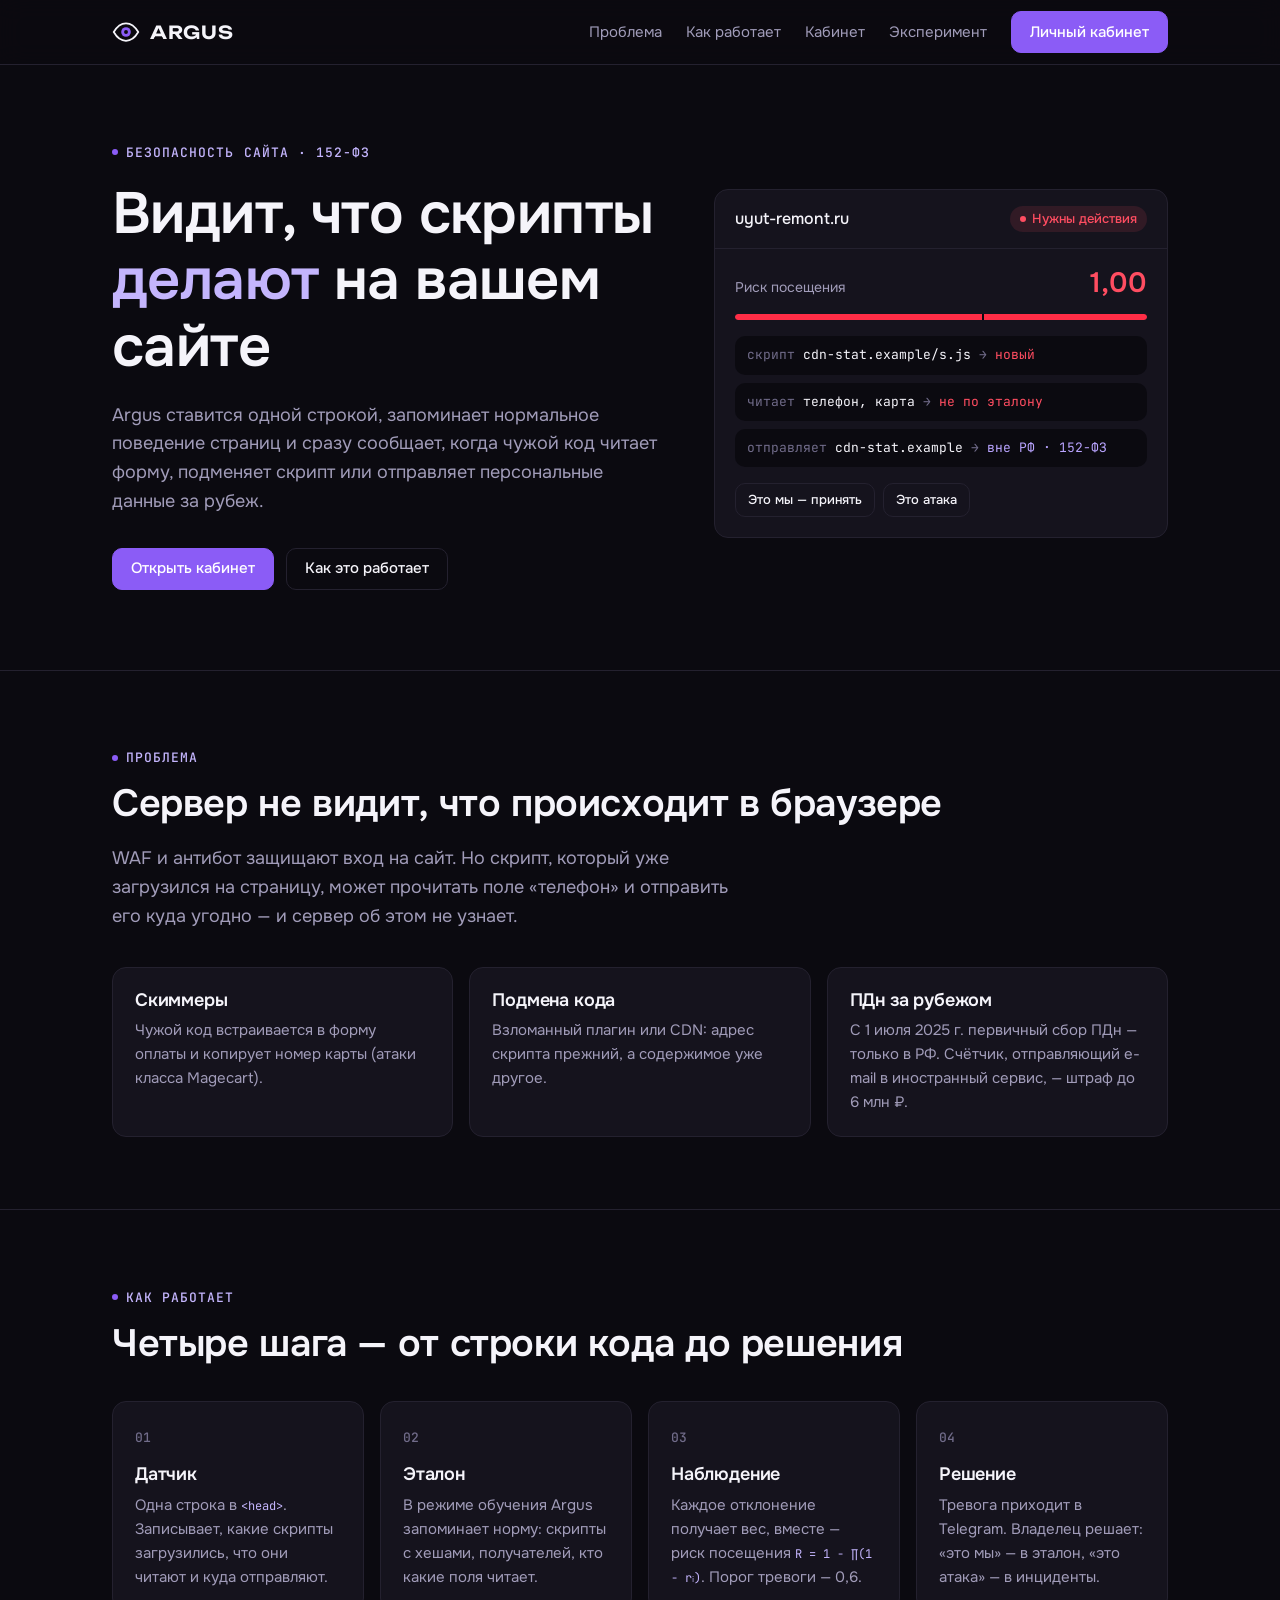
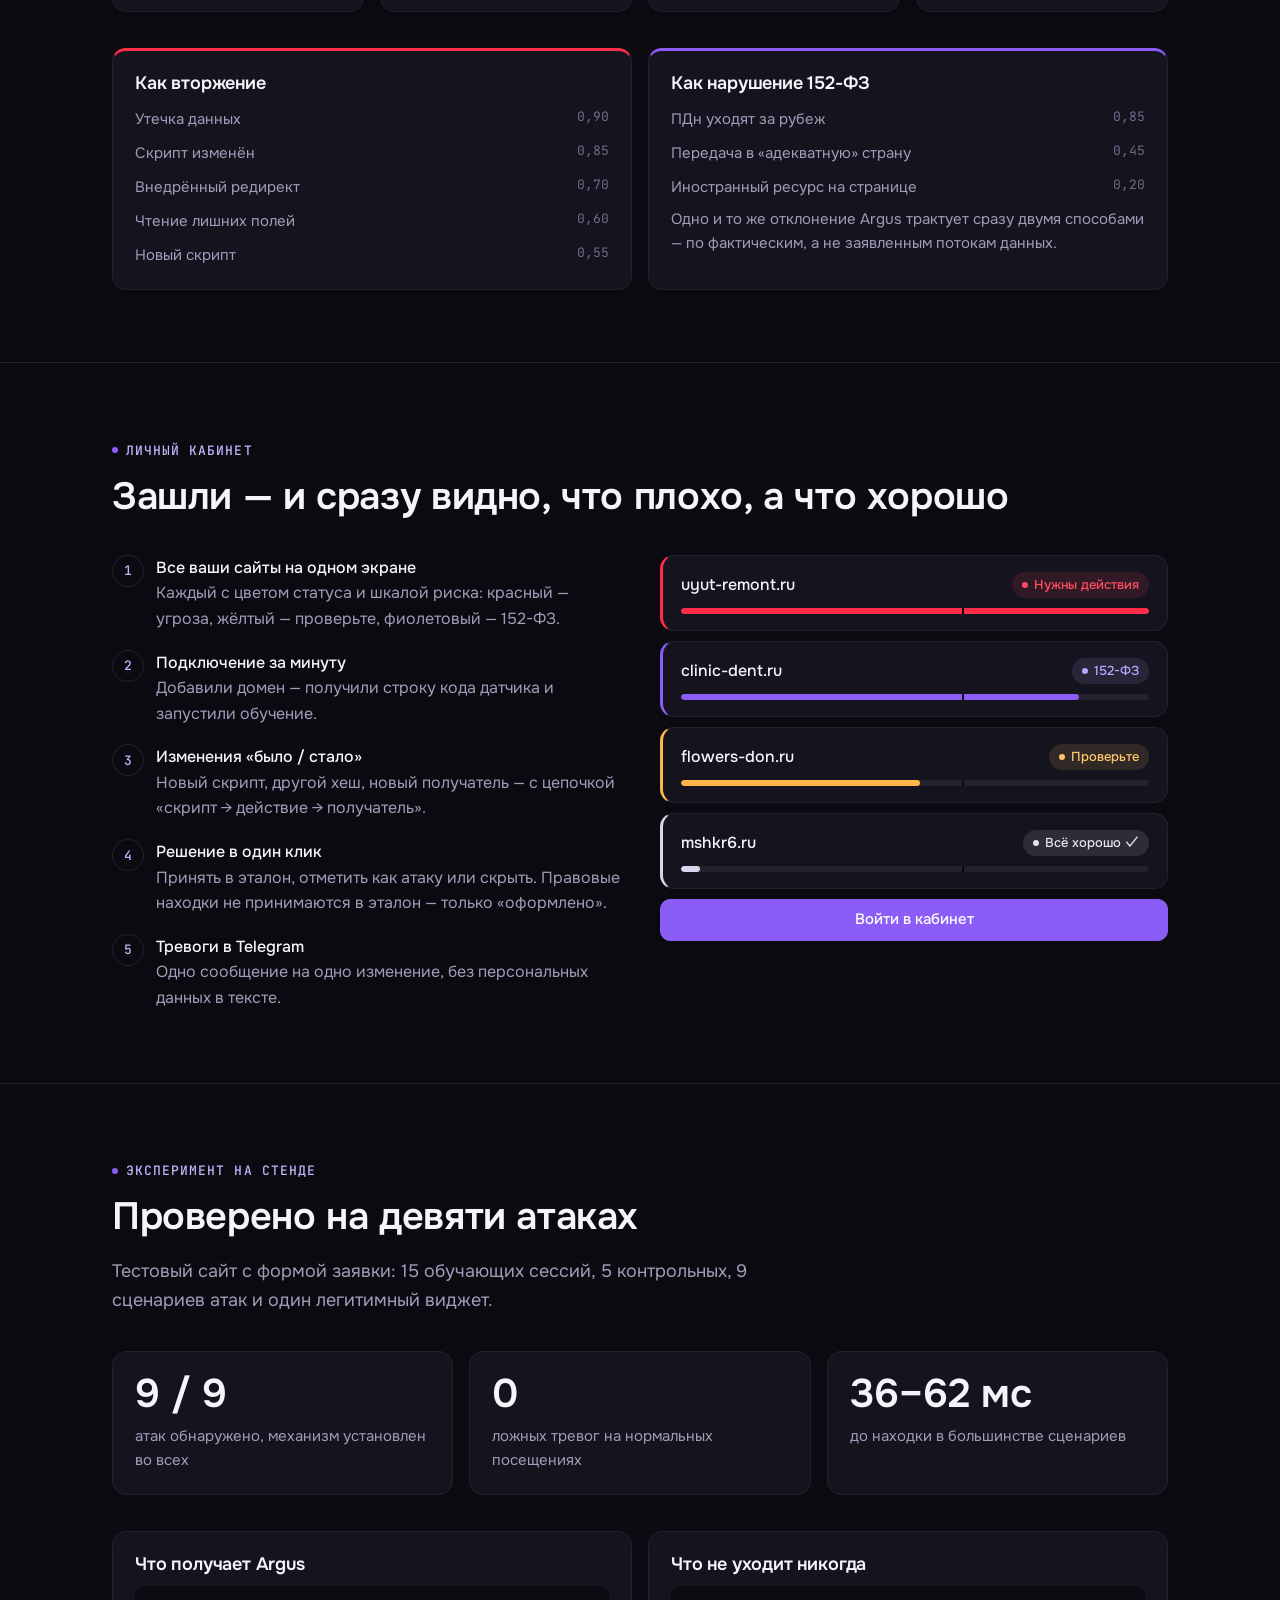
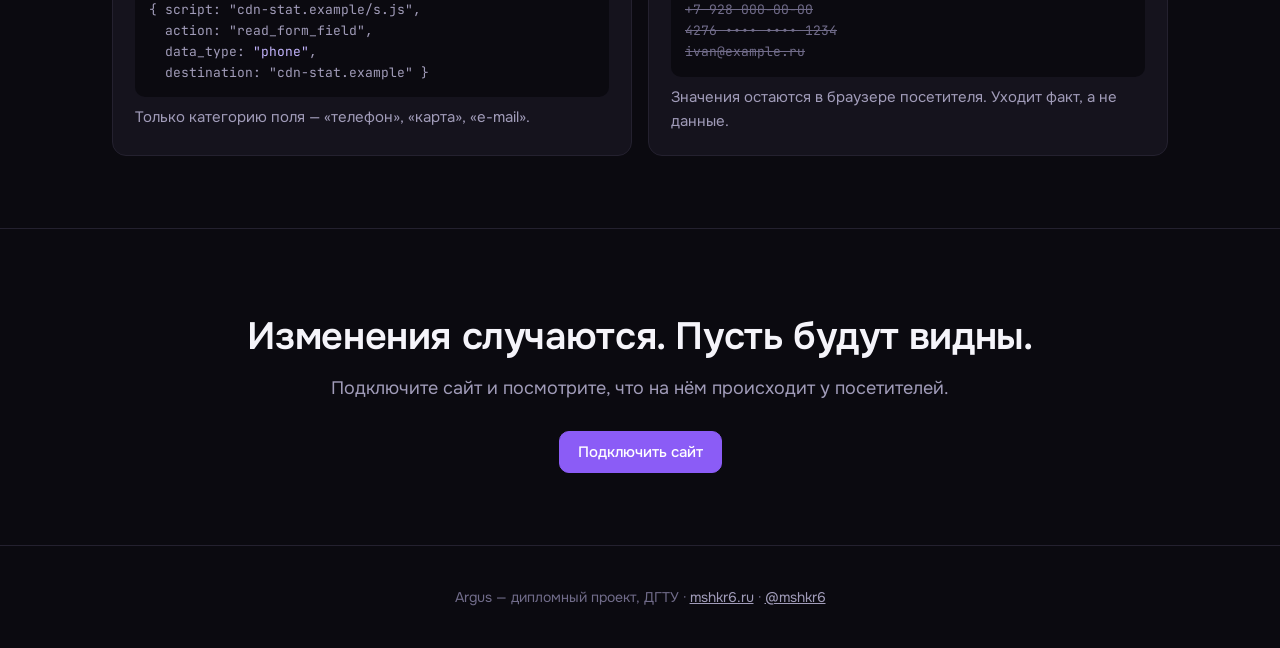
==== site/index.html @ 9e4349b0 "Страница продукта Argus, окно входа и прототип кабинета - site/index.html: описание продукта, пробле" ====
<!--
                   __    __        _____
   ____ ___  _____/ /_  / /_______/ ___/
  / __ `__ \/ ___/ __ \/ //_/ ___/ __ \
 / / / / / (__  ) / / / ,< / /  / /_/ /
/_/ /_/ /_/____/_/ /_/_/|_/_/   \____/

 file:    site/index.html
 author:  mshkr6
 created: 2026-10-29
 about:   Страница продукта Argus: что это, какую проблему решает, как работает,
          что внутри личного кабинета, результаты эксперимента. Кнопка «Личный кабинет»
          открывает окно входа / подключения сайта (прототип — ведёт в демо-кабинет).
-->
<!doctype html>
<html lang="ru">
<head>
  <meta charset="utf-8">
  <meta name="viewport" content="width=device-width, initial-scale=1">
  <title>Argus — контроль сайта</title>
  <meta name="description" content="Argus — поведенческий контроль безопасности сайта на стороне клиента: видит, что скрипты делают в браузере посетителя, и ловит утечки и нарушения 152-ФЗ.">
  <link rel="preconnect" href="https://fonts.googleapis.com">
  <link rel="preconnect" href="https://fonts.gstatic.com" crossorigin>
  <link href="https://fonts.googleapis.com/css2?family=Onest:wght@400;500;600&family=Unbounded:wght@600&family=JetBrains+Mono:wght@500&display=swap" rel="stylesheet">
  <link rel="stylesheet" href="assets/argus.css">
  <style>
    .hero { padding: 72px 0 80px; border-top: 0; }
    .hero .wrap { display: grid; gap: 48px; align-items: center; }
    @media (min-width: 960px) { .hero .wrap { grid-template-columns: 1.1fr .9fr; } }
    .hero h1 { margin-top: 18px; }
    .hero h1 em { font-style: normal; color: var(--em); }
    .hero .lead { margin: 20px 0 32px; }
    .actions { display: flex; flex-wrap: wrap; gap: 12px; }

    /* превью панели в hero */
    .preview { padding: 0; overflow: hidden; }
    .preview-head { display: flex; align-items: center; justify-content: space-between; gap: 12px; padding: 16px 20px; border-bottom: 1px solid var(--line); }
    .preview-head b { font-weight: 500; }
    .preview-body { padding: 20px; display: grid; gap: 16px; }
    .risk-row { display: flex; align-items: baseline; justify-content: space-between; font-size: 14px; color: var(--muted); }
    .risk-row strong { font: 600 28px/1 var(--font); color: var(--crit); }
    .chain { display: grid; gap: 8px; font: 13px/1.4 var(--mono); }
    .chain div { display: flex; flex-wrap: wrap; align-items: center; gap: 8px; padding: 10px 12px; border-radius: 10px; background: var(--bg); }
    .chain span { color: var(--dim); }
    .chain .bad { color: var(--crit); }
    .chain .law { color: var(--law); }
    .preview-foot { display: flex; flex-wrap: wrap; gap: 8px; }
    .preview-foot .btn { height: 34px; font-size: 13px; padding: 0 12px; }

    /* шаги */
    .step h3 { margin-top: 14px; }
    .step code { font-size: 12px; color: var(--em); }

    /* две трактовки */
    .two { display: grid; gap: 16px; margin-top: 36px; }
    @media (min-width: 720px) { .two { grid-template-columns: 1fr 1fr; } }
    .two .card { border-top: 3px solid var(--st); }
    .two ul { margin: 14px 0 0; padding: 0; list-style: none; display: grid; gap: 10px; font-size: 15px; }
    .two li { display: flex; justify-content: space-between; gap: 12px; color: var(--muted); }
    .two li code { color: var(--dim); font-size: 13px; }

    /* кабинет */
    .cab { display: grid; gap: 40px; align-items: start; margin-top: 36px; }
    @media (min-width: 900px) { .cab { grid-template-columns: 1fr 1fr; } }
    .cab ol { margin: 0; padding: 0; list-style: none; display: grid; gap: 18px; counter-reset: c; }
    .cab li { position: relative; padding-left: 44px; color: var(--muted); }
    .cab li b { display: block; color: var(--text); font-weight: 500; }
    .cab li::before {
      counter-increment: c; content: counter(c);
      position: absolute; left: 0; top: 0; width: 30px; height: 30px; border-radius: 50%;
      display: grid; place-items: center; font: 500 13px/1 var(--mono);
      border: 1px solid var(--line); color: var(--em);
    }
    .mini { display: grid; gap: 10px; }
    .mini .card { display: grid; grid-template-columns: 1fr auto; gap: 10px 16px; align-items: center; padding: 16px 18px; border-left: 3px solid var(--st); }
    .mini .risk { grid-column: 1 / -1; }
    .mini b { font-weight: 500; }

    /* цифры */
    .stats .card strong { display: block; font-size: 40px; font-weight: 600; line-height: 1; }
    .stats .card p { margin-top: 10px; }

    /* данные */
    .data { display: grid; gap: 16px; margin-top: 36px; }
    @media (min-width: 720px) { .data { grid-template-columns: 1fr 1fr; } }
    .data pre { margin: 12px 0 0; padding: 14px; border-radius: 10px; background: var(--bg); font-size: 13px; color: var(--muted); white-space: pre-wrap; word-break: break-word; }
    .data .hl { color: var(--em); }
    .data .no { color: var(--dim); text-decoration: line-through; }

    .final { text-align: center; }
    .final .lead { margin: 16px auto 28px; }
    .final .actions { justify-content: center; }
  </style>
</head>
<body>

<header class="top">
  <div class="wrap">
    <a class="logo" href="#" aria-label="Argus — на главную">
      <svg viewBox="0 0 32 32" aria-hidden="true"><path d="M2 16C6 9 11 6 16 6s10 3 14 10c-4 7-9 10-14 10S6 23 2 16Z" fill="none" stroke="currentColor" stroke-width="2"/><circle cx="16" cy="16" r="5.5" fill="#8b5cf6"/><circle cx="16" cy="16" r="2.2" fill="#0b0a10"/></svg>
      ARGUS
    </a>
    <nav class="nav" aria-label="Разделы">
      <a href="#problem">Проблема</a>
      <a href="#how">Как работает</a>
      <a href="#cabinet">Кабинет</a>
      <a href="#results">Эксперимент</a>
    </nav>
    <button class="btn btn-primary" type="button" data-open-login>Личный кабинет</button>
  </div>
</header>

<main>
  <section class="hero">
    <div class="wrap">
      <div>
        <span class="eyebrow">Безопасность сайта · 152-ФЗ</span>
        <h1>Видит, что скрипты <em>делают</em> на&nbsp;вашем сайте</h1>
        <p class="lead">Argus ставится одной строкой, запоминает нормальное поведение страниц и сразу сообщает, когда чужой код читает форму, подменяет скрипт или отправляет персональные данные за рубеж.</p>
        <div class="actions">
          <button class="btn btn-primary" type="button" data-open-login>Открыть кабинет</button>
          <a class="btn btn-ghost" href="#how">Как это работает</a>
        </div>
      </div>

      <div class="card preview" aria-label="Пример тревоги в кабинете">
        <div class="preview-head">
          <b>uyut-remont.ru</b>
          <span class="badge is-bad">Нужны действия</span>
        </div>
        <div class="preview-body">
          <div class="risk-row"><span>Риск посещения</span><strong>1,00</strong></div>
          <div class="risk is-bad"><i style="width:100%"></i></div>
          <div class="chain">
            <div><span>скрипт</span> cdn-stat.example/s.js <span>→</span> <span class="bad">новый</span></div>
            <div><span>читает</span> телефон, карта <span>→</span> <span class="bad">не по эталону</span></div>
            <div><span>отправляет</span> cdn-stat.example <span>→</span> <span class="law">вне РФ · 152-ФЗ</span></div>
          </div>
          <div class="preview-foot">
            <span class="btn">Это мы — принять</span>
            <span class="btn">Это атака</span>
          </div>
        </div>
      </div>
    </div>
  </section>

  <section id="problem">
    <div class="wrap">
      <span class="eyebrow">Проблема</span>
      <h2>Сервер не видит, что происходит в браузере</h2>
      <p class="lead">WAF и антибот защищают вход на сайт. Но скрипт, который уже загрузился на страницу, может прочитать поле «телефон» и отправить его куда угодно — и сервер об этом не узнает.</p>
      <div class="grid grid-3">
        <div class="card">
          <h3>Скиммеры</h3>
          <p>Чужой код встраивается в форму оплаты и копирует номер карты (атаки класса Magecart).</p>
        </div>
        <div class="card">
          <h3>Подмена кода</h3>
          <p>Взломанный плагин или CDN: адрес скрипта прежний, а содержимое уже другое.</p>
        </div>
        <div class="card">
          <h3>ПДн за рубежом</h3>
          <p>С 1 июля 2025 г. первичный сбор ПДн — только в РФ. Счётчик, отправляющий e-mail в иностранный сервис, — штраф до 6 млн ₽.</p>
        </div>
      </div>
    </div>
  </section>

  <section id="how">
    <div class="wrap">
      <span class="eyebrow">Как работает</span>
      <h2>Четыре шага — от строки кода до решения</h2>
      <div class="grid grid-4">
        <div class="card step">
          <span class="num">01</span>
          <h3>Датчик</h3>
          <p>Одна строка в <code>&lt;head&gt;</code>. Записывает, какие скрипты загрузились, что они читают и куда отправляют.</p>
        </div>
        <div class="card step">
          <span class="num">02</span>
          <h3>Эталон</h3>
          <p>В режиме обучения Argus запоминает норму: скрипты с хешами, получателей, кто какие поля читает.</p>
        </div>
        <div class="card step">
          <span class="num">03</span>
          <h3>Наблюдение</h3>
          <p>Каждое отклонение получает вес, вместе — риск посещения <code>R = 1 − ∏(1 − rᵢ)</code>. Порог тревоги — 0,6.</p>
        </div>
        <div class="card step">
          <span class="num">04</span>
          <h3>Решение</h3>
          <p>Тревога приходит в Telegram. Владелец решает: «это мы» — в эталон, «это атака» — в инциденты.</p>
        </div>
      </div>

      <div class="two">
        <div class="card is-bad">
          <h3>Как вторжение</h3>
          <ul>
            <li>Утечка данных <code>0,90</code></li>
            <li>Скрипт изменён <code>0,85</code></li>
            <li>Внедрённый редирект <code>0,70</code></li>
            <li>Чтение лишних полей <code>0,60</code></li>
            <li>Новый скрипт <code>0,55</code></li>
          </ul>
        </div>
        <div class="card is-law">
          <h3>Как нарушение 152-ФЗ</h3>
          <ul>
            <li>ПДн уходят за рубеж <code>0,85</code></li>
            <li>Передача в «адекватную» страну <code>0,45</code></li>
            <li>Иностранный ресурс на странице <code>0,20</code></li>
          </ul>
          <p>Одно и то же отклонение Argus трактует сразу двумя способами — по фактическим, а не заявленным потокам данных.</p>
        </div>
      </div>
    </div>
  </section>

  <section id="cabinet">
    <div class="wrap">
      <span class="eyebrow">Личный кабинет</span>
      <h2>Зашли — и сразу видно, что плохо, а что хорошо</h2>
      <div class="cab">
        <ol>
          <li><b>Все ваши сайты на одном экране</b>Каждый с цветом статуса и шкалой риска: красный — угроза, жёлтый — проверьте, фиолетовый — 152-ФЗ.</li>
          <li><b>Подключение за минуту</b>Добавили домен — получили строку кода датчика и запустили обучение.</li>
          <li><b>Изменения «было / стало»</b>Новый скрипт, другой хеш, новый получатель — с цепочкой «скрипт → действие → получатель».</li>
          <li><b>Решение в один клик</b>Принять в эталон, отметить как атаку или скрыть. Правовые находки не принимаются в эталон — только «оформлено».</li>
          <li><b>Тревоги в Telegram</b>Одно сообщение на одно изменение, без персональных данных в тексте.</li>
        </ol>
        <div class="mini" aria-label="Пример списка сайтов">
          <div class="card is-bad"><b>uyut-remont.ru</b><span class="badge is-bad">Нужны действия</span><div class="risk"><i style="width:100%"></i></div></div>
          <div class="card is-law"><b>clinic-dent.ru</b><span class="badge is-law">152-ФЗ</span><div class="risk"><i style="width:85%"></i></div></div>
          <div class="card is-warn"><b>flowers-don.ru</b><span class="badge is-warn">Проверьте</span><div class="risk"><i style="width:51%"></i></div></div>
          <div class="card is-ok"><b>mshkr6.ru</b><span class="badge is-ok">Всё хорошо ✓</span><div class="risk"><i style="width:4%"></i></div></div>
          <button class="btn btn-primary btn-block" type="button" data-open-login>Войти в кабинет</button>
        </div>
      </div>
    </div>
  </section>

  <section id="results">
    <div class="wrap">
      <span class="eyebrow">Эксперимент на стенде</span>
      <h2>Проверено на девяти атаках</h2>
      <p class="lead">Тестовый сайт с формой заявки: 15 обучающих сессий, 5 контрольных, 9 сценариев атак и один легитимный виджет.</p>
      <div class="grid grid-3 stats">
        <div class="card"><strong>9 / 9</strong><p>атак обнаружено, механизм установлен во всех</p></div>
        <div class="card"><strong>0</strong><p>ложных тревог на нормальных посещениях</p></div>
        <div class="card"><strong>36–62 мс</strong><p>до находки в большинстве сценариев</p></div>
      </div>

      <div class="data">
        <div class="card">
          <h3>Что получает Argus</h3>
          <pre>{ script: "cdn-stat.example/s.js",
  action: "read_form_field",
  data_type: <span class="hl">"phone"</span>,
  destination: "cdn-stat.example" }</pre>
          <p>Только категорию поля — «телефон», «карта», «e-mail».</p>
        </div>
        <div class="card">
          <h3>Что не уходит никогда</h3>
          <pre><span class="no">+7 928 000-00-00</span>
<span class="no">4276 •••• •••• 1234</span>
<span class="no">ivan@example.ru</span></pre>
          <p>Значения остаются в браузере посетителя. Уходит факт, а не данные.</p>
        </div>
      </div>
    </div>
  </section>

  <section class="final">
    <div class="wrap">
      <h2>Изменения случаются. Пусть будут видны.</h2>
      <p class="lead">Подключите сайт и посмотрите, что на нём происходит у посетителей.</p>
      <div class="actions">
        <button class="btn btn-primary" type="button" data-open-login data-tab="signup">Подключить сайт</button>
      </div>
    </div>
  </section>
</main>

<footer class="foot">
  <div class="wrap">
    Argus — дипломный проект, ДГТУ · <a href="https://mshkr6.ru">mshkr6.ru</a> · <a href="https://t.me/mshkr6">@mshkr6</a>
  </div>
</footer>

<!-- окно входа / подключения -->
<dialog class="modal" id="login" aria-labelledby="login-title">
  <div class="modal-body">
    <div class="modal-head">
      <h3 id="login-title">Личный кабинет</h3>
      <button class="x" type="button" data-close aria-label="Закрыть">×</button>
    </div>

    <div class="tabs" role="tablist">
      <button type="button" role="tab" aria-selected="true" aria-controls="form-signin" data-tab-btn="signin">Вход</button>
      <button type="button" role="tab" aria-selected="false" aria-controls="form-signup" data-tab-btn="signup">Подключить сайт</button>
    </div>

    <form id="form-signin" role="tabpanel" autocomplete="on">
      <label class="field">E-mail
        <input type="email" name="email" required placeholder="you@company.ru" autocomplete="email">
      </label>
      <label class="field">Пароль
        <input type="password" name="password" required minlength="6" autocomplete="current-password">
      </label>
      <button class="btn btn-primary btn-block" type="submit">Войти</button>
      <div class="or">или</div>
      <button class="btn btn-block" type="button" data-demo>Войти через Telegram</button>
    </form>

    <form id="form-signup" role="tabpanel" hidden>
      <label class="field">Адрес сайта
        <input type="text" name="site" required placeholder="example.ru" inputmode="url">
      </label>
      <label class="field">E-mail
        <input type="email" name="email" required placeholder="you@company.ru" autocomplete="email">
      </label>
      <label class="field">Пароль
        <input type="password" name="password" required minlength="6" autocomplete="new-password">
      </label>
      <label class="check">
        <input type="checkbox" required>
        <span>Согласен на обработку персональных данных для работы кабинета</span>
      </label>
      <button class="btn btn-primary btn-block" type="submit">Создать кабинет</button>
    </form>

    <p class="note">Прототип: данные никуда не отправляются, вход открывает демо-кабинет.</p>
  </div>
</dialog>

<script>
  (function () {
    var dlg = document.getElementById('login');
    var forms = { signin: document.getElementById('form-signin'), signup: document.getElementById('form-signup') };

    function setTab(name) {
      document.querySelectorAll('[data-tab-btn]').forEach(function (b) {
        b.setAttribute('aria-selected', String(b.dataset.tabBtn === name));
      });
      Object.keys(forms).forEach(function (k) { forms[k].hidden = k !== name; });
    }

    function enter(email) {
      try { sessionStorage.setItem('argus-user', email || 'demo@argus'); } catch (e) {}
      location.href = 'cabinet.html';
    }

    document.querySelectorAll('[data-open-login]').forEach(function (b) {
      b.addEventListener('click', function () {
        setTab(b.dataset.tab || 'signin');
        dlg.showModal();
      });
    });
    document.querySelectorAll('[data-tab-btn]').forEach(function (b) {
      b.addEventListener('click', function () { setTab(b.dataset.tabBtn); });
    });
    dlg.querySelector('[data-close]').addEventListener('click', function () { dlg.close(); });
    dlg.addEventListener('click', function (e) { if (e.target === dlg) dlg.close(); });
    dlg.querySelector('[data-demo]').addEventListener('click', function () { enter(); });

    Object.keys(forms).forEach(function (k) {
      forms[k].addEventListener('submit', function (e) {
        e.preventDefault();
        enter(forms[k].elements.email.value);
      });
    });
  })();
</script>
</body>
</html>
---- site/assets/argus.css ----
/*
                   __    __        _____
   ____ ___  _____/ /_  / /_______/ ___/
  / __ `__ \/ ___/ __ \/ //_/ ___/ __ \
 / / / / / (__  ) / / / ,< / /  / /_/ /
/_/ /_/ /_/____/_/ /_/_/|_/_/   \____/

 file:    site/assets/argus.css
 author:  mshkr6
 created: 2026-10-29
 about:   Общие стили сайта и кабинета Argus: токены ливреи (карбон, серебро-лаванда,
          фиолетовый, красный — только угроза), шапка, кнопки, карточки, модальное окно.
*/

:root {
  --bg: #0b0a10;
  --node: #15131d;
  --line: #24212f;
  --text: #f5f4fa;
  --accent: #f5f4fa;
  --muted: #a19cb9;
  --dim: #716c8a;
  --ok: #e4e1f2;
  --ok-m: #d9d5ec;
  --med: #ffc56b;
  --med-m: #ffb547;
  --high: #ff7a8c;
  --high-m: #ff6b80;
  --crit: #ff4d61;
  --crit-m: #ff2d46;
  --law: #b9a4ff;
  --law-m: #8b5cf6;
  --brand-dot: #8b5cf6;
  --em: #c4b5fd;

  --radius: 14px;
  --wrap: 1120px;
  --font: "Onest", system-ui, -apple-system, "Segoe UI", sans-serif;
  --logo: "Unbounded", var(--font);
  --mono: "JetBrains Mono", ui-monospace, Menlo, monospace;
  color-scheme: dark;
}

* { box-sizing: border-box; }
html { scroll-behavior: smooth; }
body {
  margin: 0;
  background: var(--bg);
  color: var(--text);
  font: 16px/1.6 var(--font);
  -webkit-font-smoothing: antialiased;
}
a { color: inherit; }
code, pre { font-family: var(--mono); }
img, svg { display: block; max-width: 100%; }

.wrap { width: 100%; max-width: var(--wrap); margin: 0 auto; padding: 0 16px; }
@media (min-width: 720px) { .wrap { padding: 0 32px; } }

/* ---------- шапка ---------- */
.top {
  position: sticky; top: 0; z-index: 20;
  background: color-mix(in srgb, var(--bg) 82%, transparent);
  backdrop-filter: blur(12px);
  border-bottom: 1px solid var(--line);
}
.top .wrap { display: flex; align-items: center; gap: 24px; height: 64px; }
.logo {
  display: flex; align-items: center; gap: 10px;
  font: 600 18px/1 var(--logo); letter-spacing: .04em; text-decoration: none;
}
.logo svg { width: 28px; height: 28px; }
.nav { display: none; gap: 24px; margin-left: auto; font-size: 15px; color: var(--muted); }
.nav a { text-decoration: none; }
.nav a:hover { color: var(--text); }
.top .btn { margin-left: auto; }
@media (min-width: 860px) {
  .nav { display: flex; }
  .top .btn { margin-left: 0; }
}

/* ---------- кнопки ---------- */
.btn {
  display: inline-flex; align-items: center; justify-content: center; gap: 8px;
  height: 42px; padding: 0 18px; border-radius: 10px;
  border: 1px solid var(--line); background: var(--node); color: var(--text);
  font: 500 15px/1 var(--font); text-decoration: none; cursor: pointer;
  transition: border-color .15s, background .15s;
}
.btn:hover { border-color: var(--dim); }
.btn:focus-visible, .field input:focus-visible { outline: 2px solid var(--em); outline-offset: 2px; }
.btn-primary { background: var(--law-m); border-color: var(--law-m); color: #fff; }
.btn-primary:hover { background: #7c4def; border-color: #7c4def; }
.btn-ghost { background: transparent; }
.btn-block { width: 100%; }

/* ---------- типографика секций ---------- */
section { padding: 72px 0; border-top: 1px solid var(--line); }
.eyebrow {
  display: inline-flex; align-items: center; gap: 8px;
  font: 500 13px/1 var(--mono); letter-spacing: .08em; text-transform: uppercase; color: var(--em);
}
.eyebrow::before { content: ""; width: 6px; height: 6px; border-radius: 50%; background: var(--brand-dot); }
h1, h2, h3 { margin: 0; line-height: 1.15; letter-spacing: -.01em; }
h1 { font-size: clamp(34px, 6vw, 58px); font-weight: 600; }
h2 { font-size: clamp(26px, 4vw, 38px); font-weight: 600; margin-top: 14px; }
h3 { font-size: 18px; font-weight: 600; }
.lead { font-size: 18px; color: var(--muted); max-width: 640px; }
.muted { color: var(--muted); }
.dim { color: var(--dim); }

/* ---------- карточки и сетки ---------- */
.grid { display: grid; gap: 16px; margin-top: 36px; }
@media (min-width: 720px) {
  .grid-2 { grid-template-columns: repeat(2, 1fr); }
  .grid-3 { grid-template-columns: repeat(3, 1fr); }
  .grid-4 { grid-template-columns: repeat(4, 1fr); }
}
.card {
  background: var(--node); border: 1px solid var(--line); border-radius: var(--radius);
  padding: 22px;
}
.card p { margin: 8px 0 0; color: var(--muted); font-size: 15px; }
.num { font: 500 13px/1 var(--mono); color: var(--dim); }

/* ---------- статусы: что плохо, а что хорошо ---------- */
.badge {
  display: inline-flex; align-items: center; gap: 6px;
  height: 26px; padding: 0 10px; border-radius: 999px;
  font: 500 13px/1 var(--font); white-space: nowrap;
  background: color-mix(in srgb, currentColor 12%, transparent);
}
.badge::before { content: ""; width: 6px; height: 6px; border-radius: 50%; background: currentColor; }
.is-bad  { --st: var(--crit-m); }
.is-warn { --st: var(--med-m); }
.is-ok   { --st: var(--ok-m); }
.is-law  { --st: var(--law-m); }
.badge.is-bad  { color: var(--crit); }
.badge.is-warn { color: var(--med); }
.badge.is-ok   { color: var(--ok); }
.badge.is-law  { color: var(--law); }

/* шкала риска 0 · 0,35 · 0,6 · 1 */
.risk { position: relative; height: 6px; border-radius: 3px; background: var(--line); overflow: hidden; }
.risk > i { position: absolute; inset: 0 auto 0 0; border-radius: 3px; background: var(--st, var(--ok-m)); }
.risk::after {
  content: ""; position: absolute; top: 0; bottom: 0; left: 60%; width: 2px; background: var(--bg);
}

/* ---------- модальное окно ---------- */
dialog.modal {
  width: min(420px, calc(100% - 32px)); padding: 0;
  background: var(--node); color: var(--text);
  border: 1px solid var(--line); border-radius: 18px;
  box-shadow: 0 30px 80px rgba(0, 0, 0, .6);
}
dialog.modal::backdrop { background: rgba(6, 5, 10, .72); backdrop-filter: blur(4px); }
.modal-body { padding: 28px; }
.modal-head { display: flex; align-items: center; justify-content: space-between; gap: 12px; }
.modal-head h3 { font-size: 20px; }
.x {
  width: 36px; height: 36px; border-radius: 9px; border: 1px solid var(--line);
  background: transparent; color: var(--muted); font-size: 20px; line-height: 1; cursor: pointer;
}
.x:hover { color: var(--text); border-color: var(--dim); }

.tabs { display: grid; grid-template-columns: 1fr 1fr; gap: 4px; margin: 20px 0; padding: 4px; border-radius: 11px; background: var(--bg); }
.tabs button {
  height: 36px; border: 0; border-radius: 8px; background: transparent; color: var(--muted);
  font: 500 14px/1 var(--font); cursor: pointer;
}
.tabs button[aria-selected="true"] { background: var(--node); color: var(--text); }

.field { display: grid; gap: 6px; margin-bottom: 14px; font-size: 14px; color: var(--muted); }
.field input {
  height: 44px; padding: 0 14px; border-radius: 10px;
  border: 1px solid var(--line); background: var(--bg); color: var(--text);
  font: 15px var(--font);
}
.field input:focus { border-color: var(--law-m); }
.check { display: flex; gap: 10px; align-items: flex-start; margin: 4px 0 18px; font-size: 13px; color: var(--muted); }
.check input { margin-top: 3px; accent-color: var(--law-m); }
.or { display: flex; align-items: center; gap: 12px; margin: 18px 0; color: var(--dim); font-size: 13px; }
.or::before, .or::after { content: ""; flex: 1; height: 1px; background: var(--line); }
.note { margin: 16px 0 0; font-size: 13px; color: var(--dim); text-align: center; }

/* ---------- подвал ---------- */
.foot { padding: 40px 0; border-top: 1px solid var(--line); text-align: center; color: var(--dim); font-size: 14px; }
.foot a { color: var(--muted); }
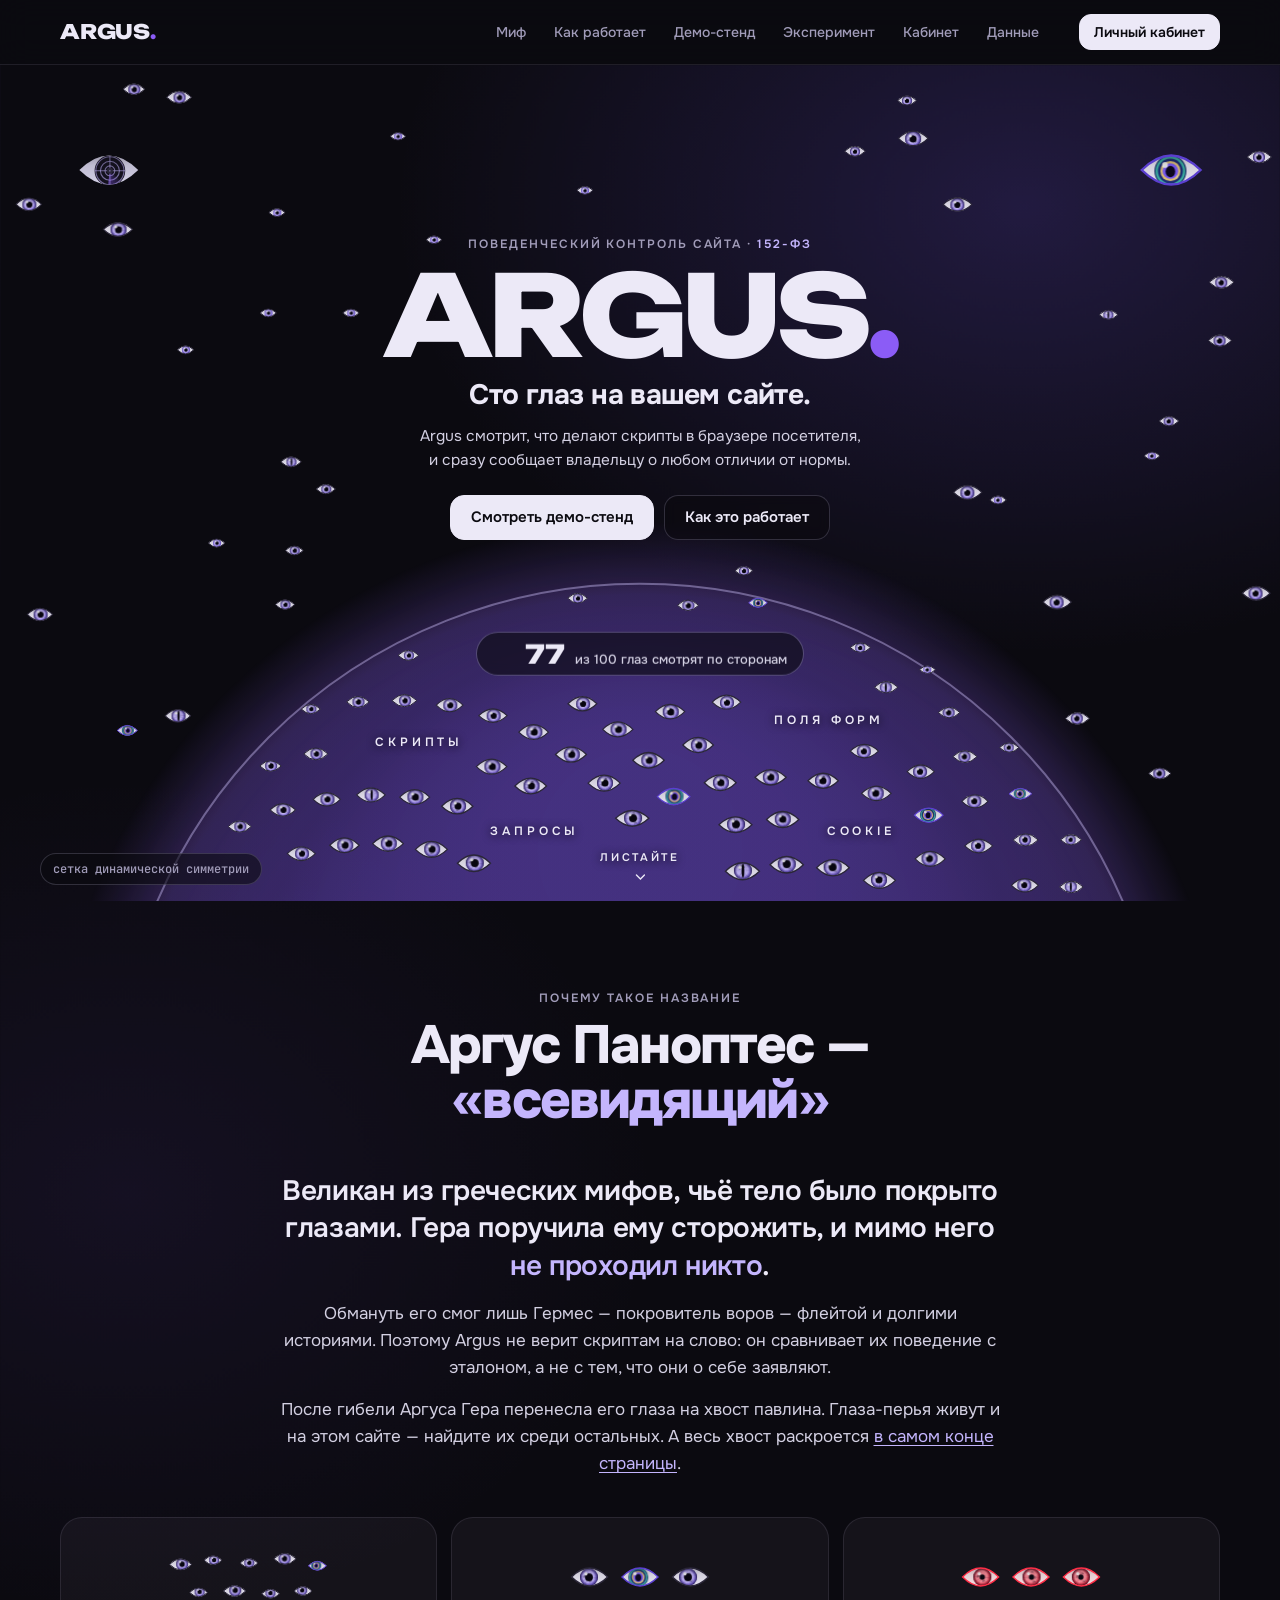
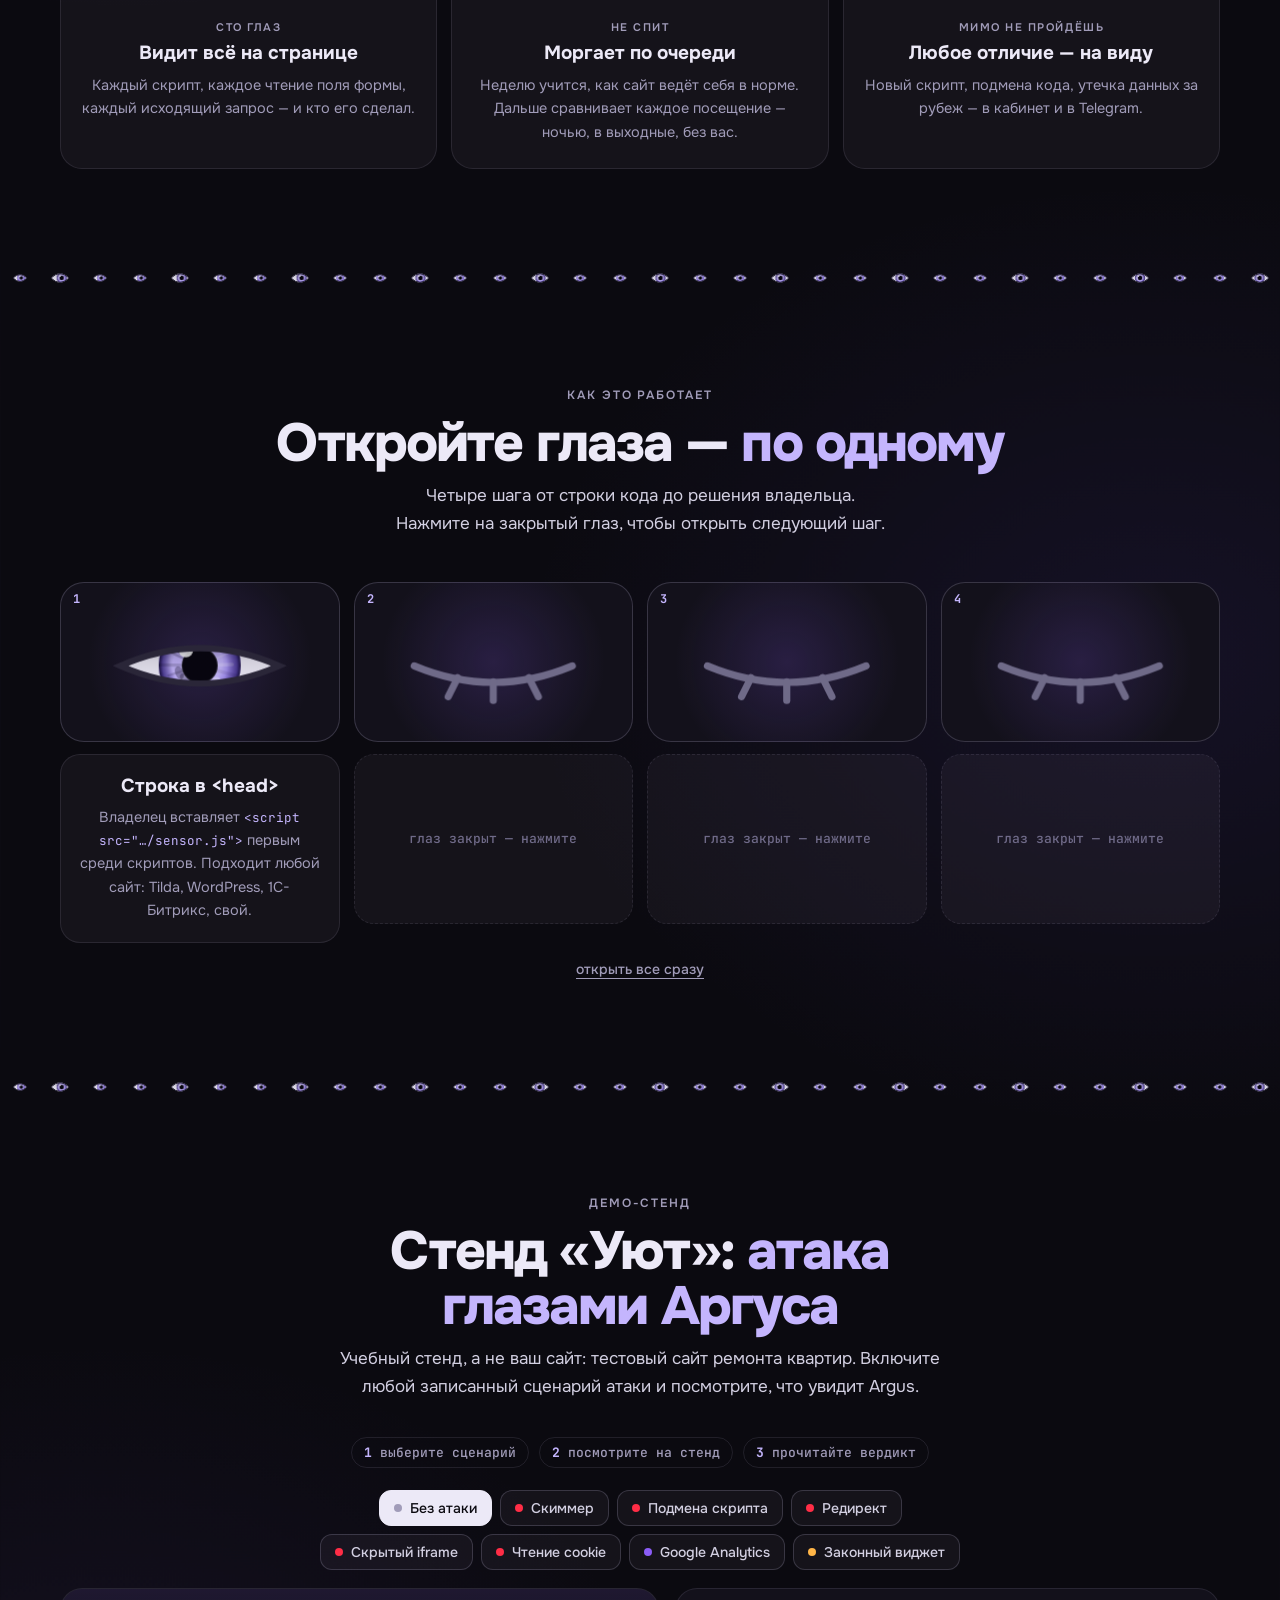
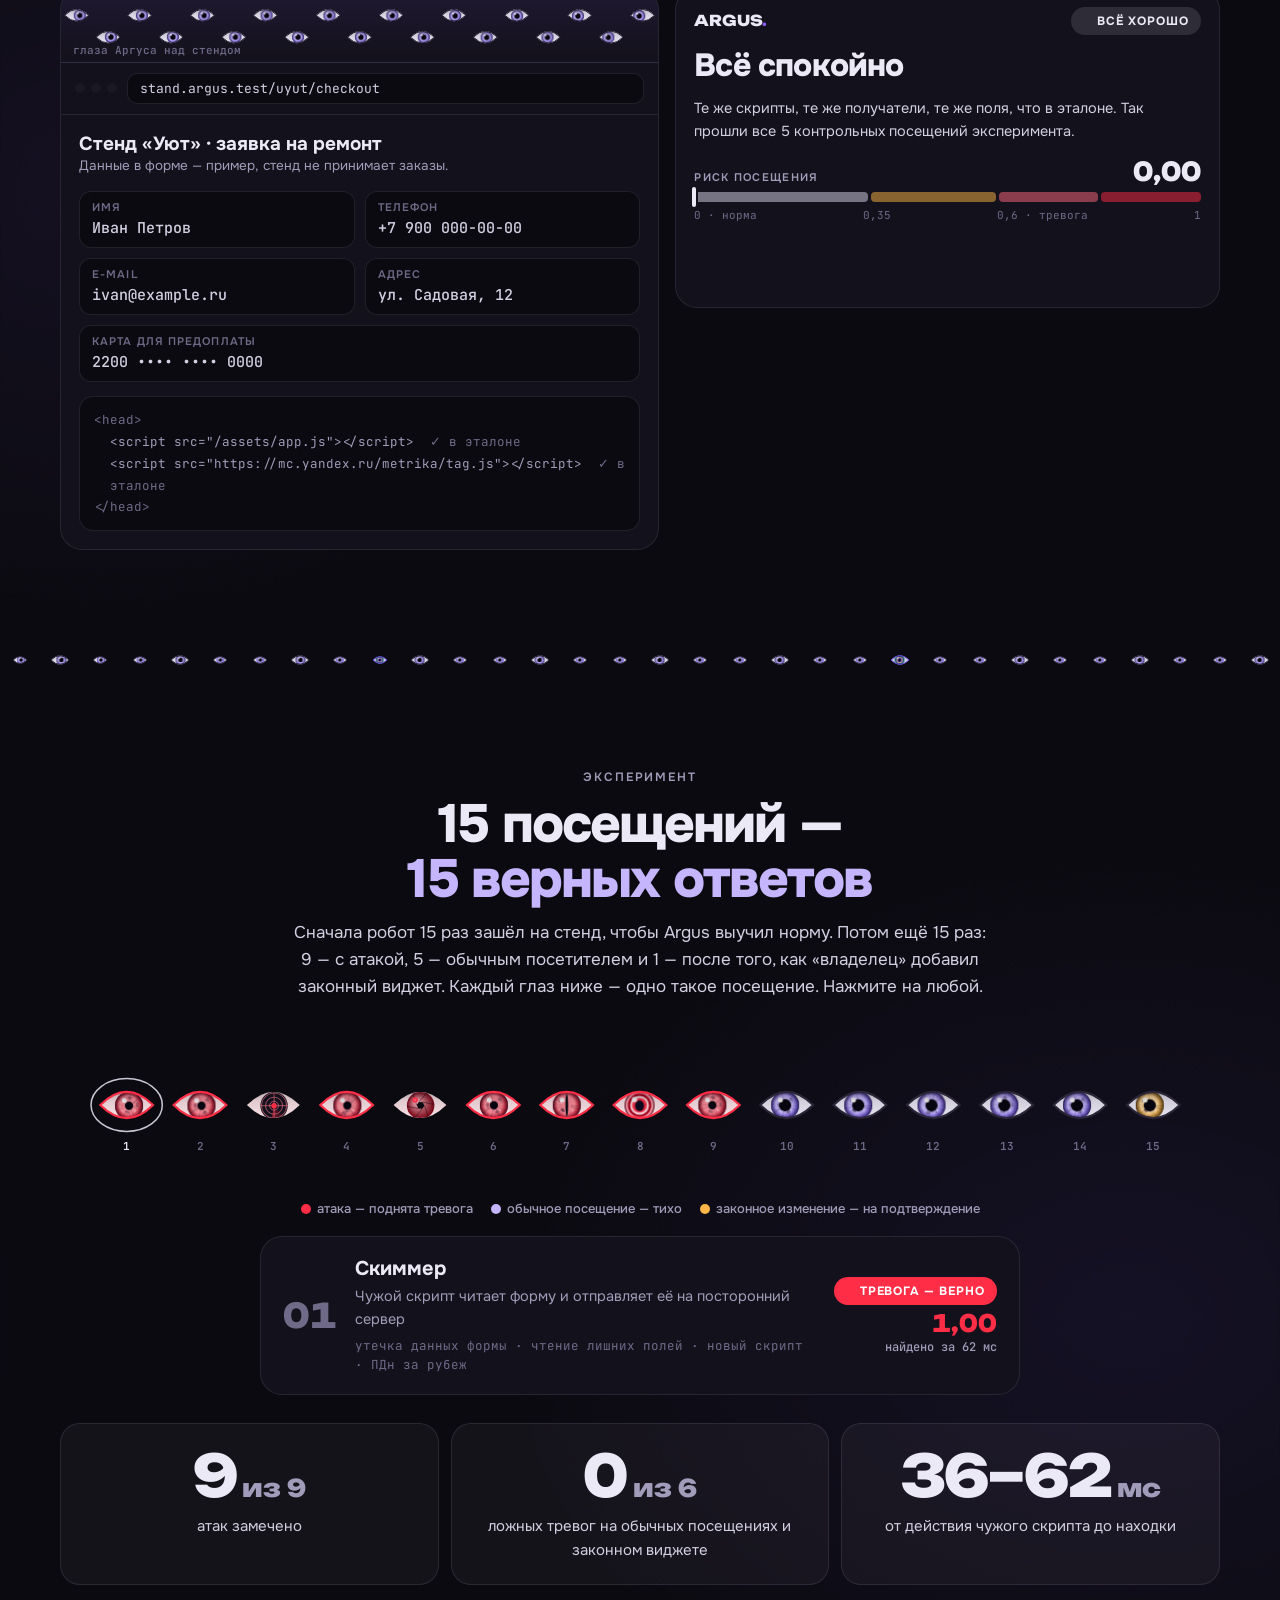
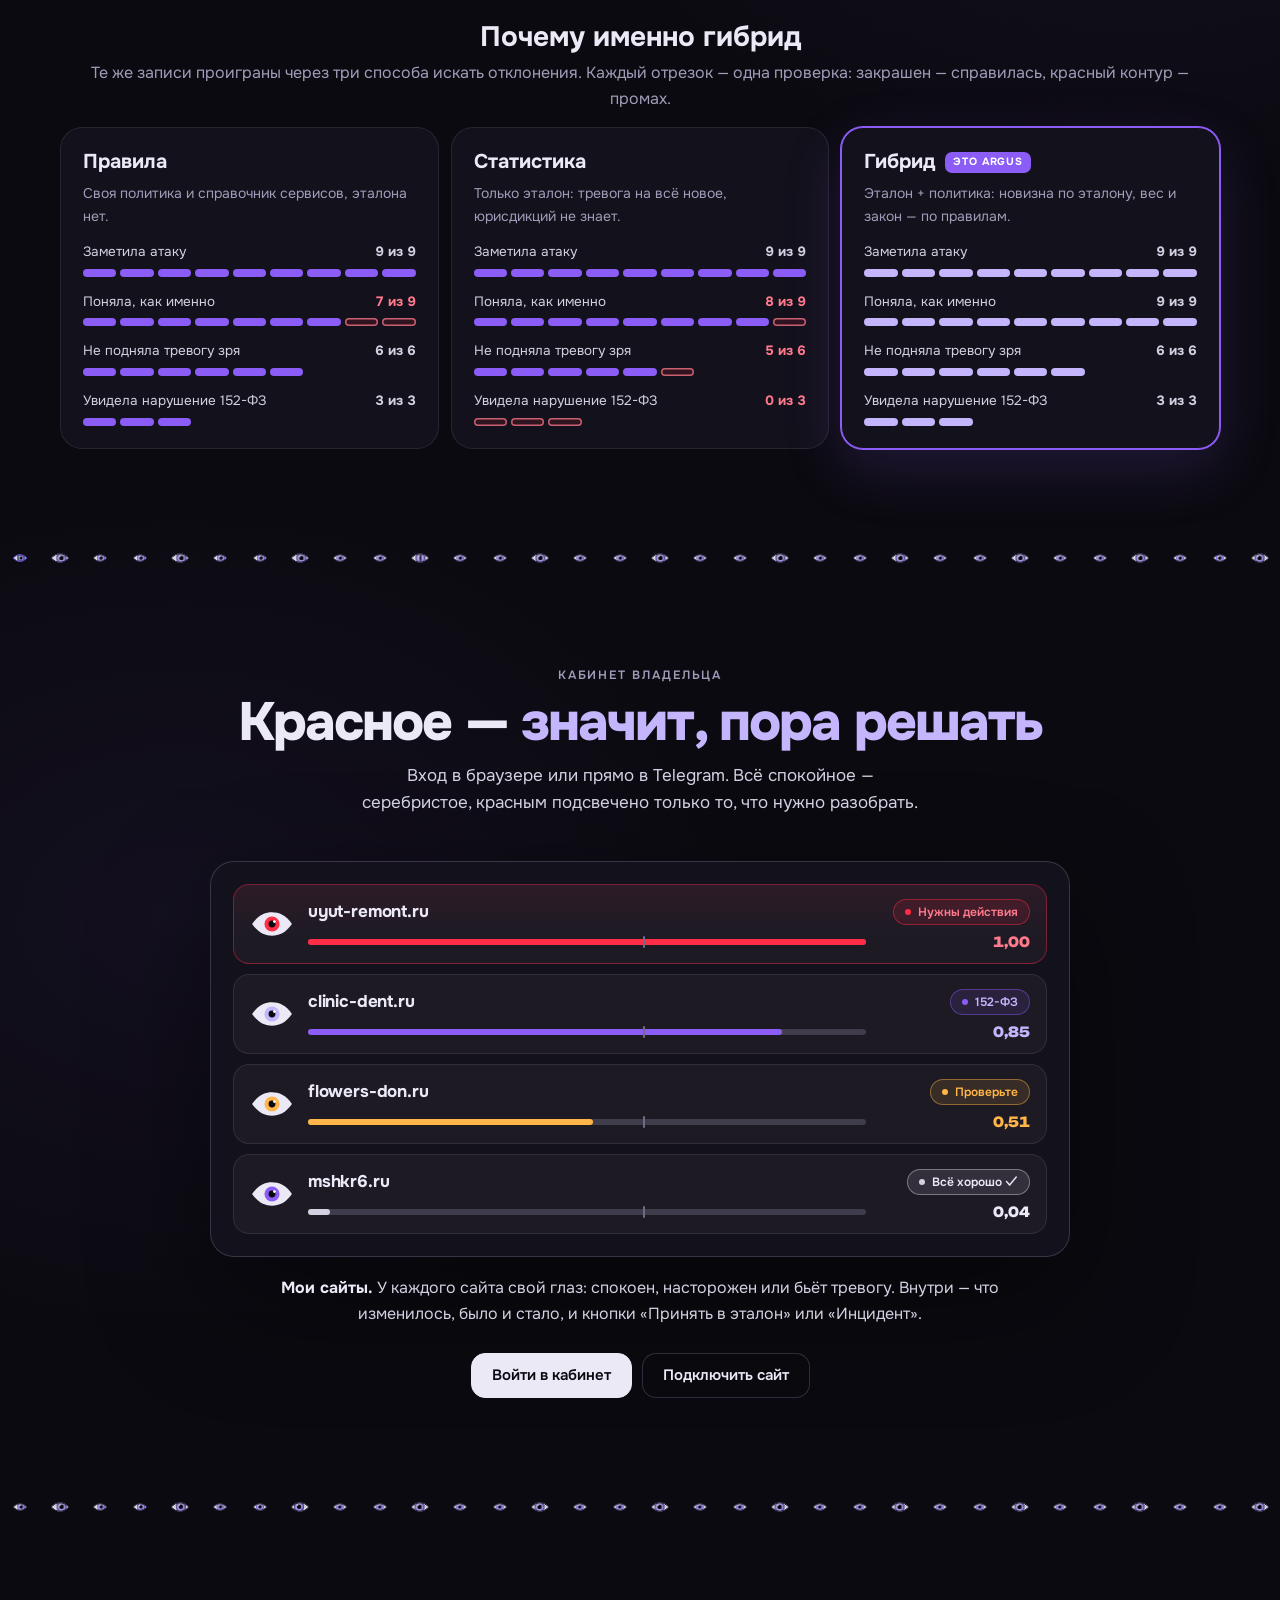
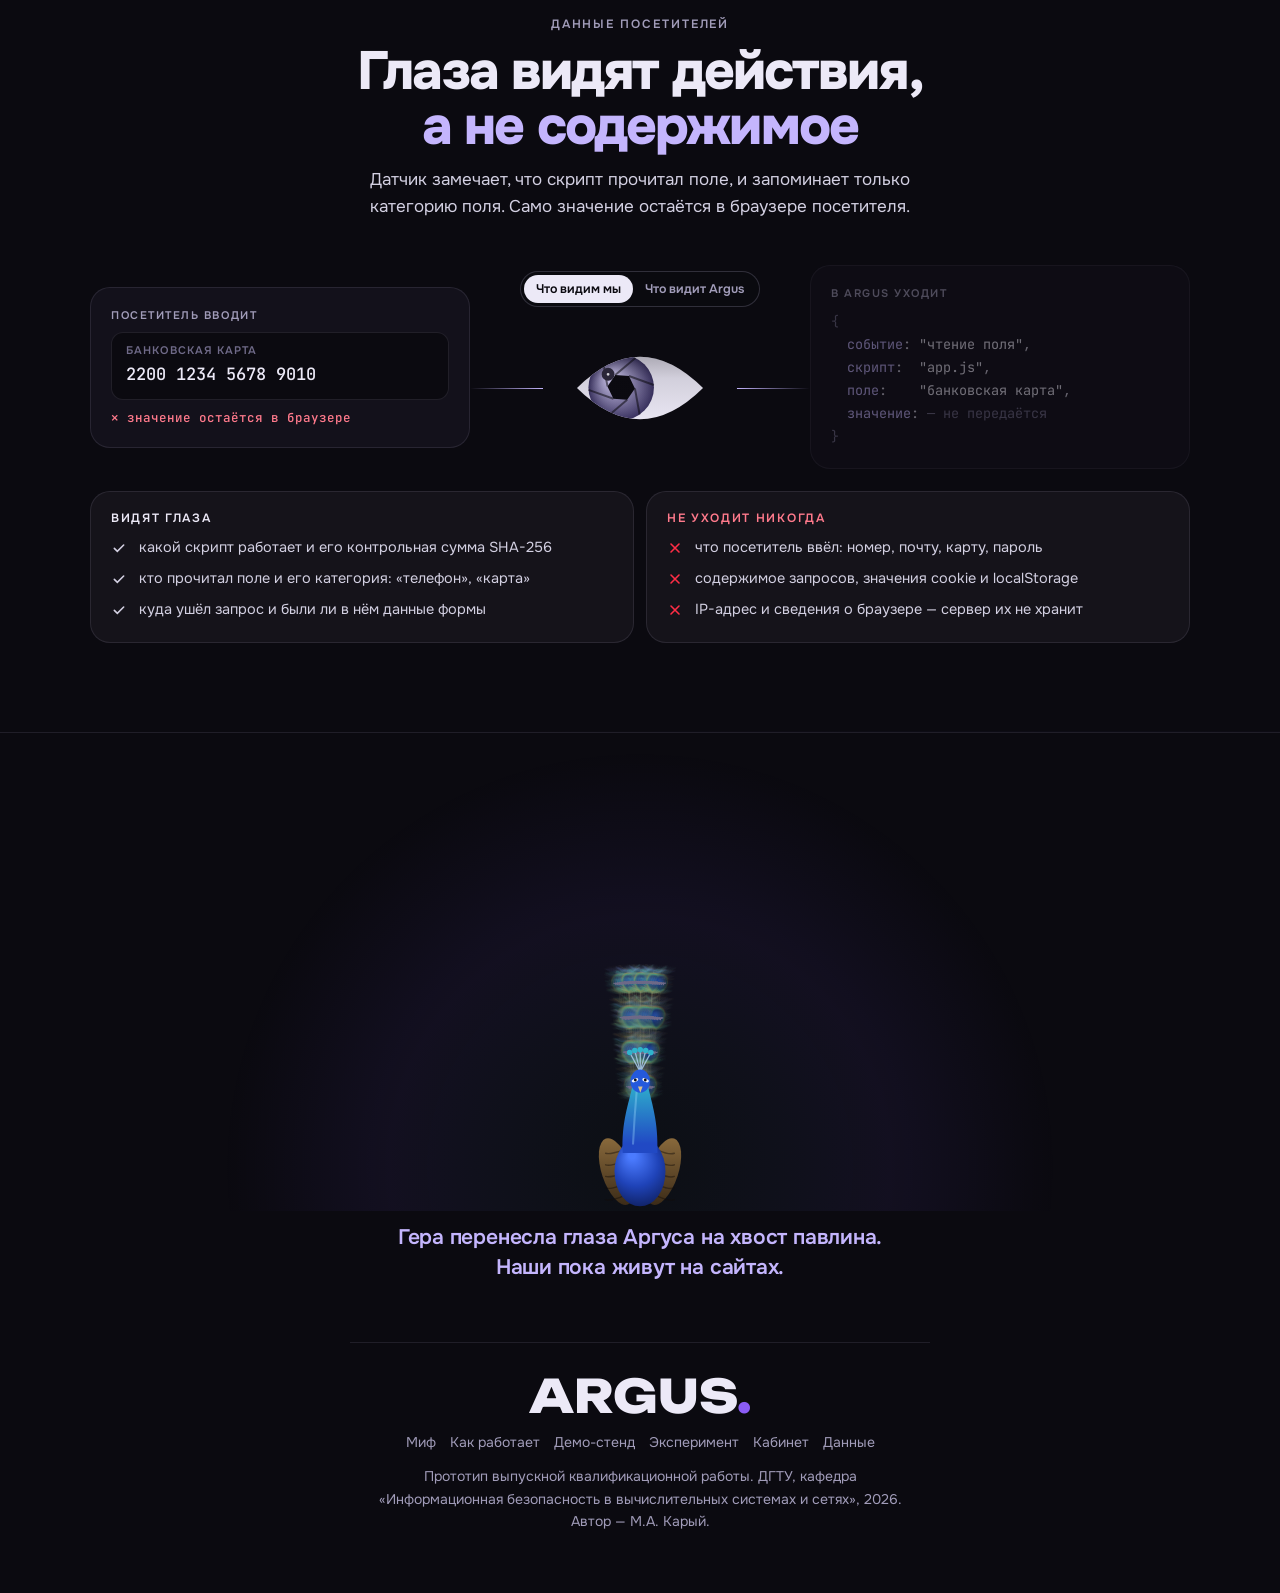
==== commit d4c5551a: "Сайт «сто глаз» как главная, вход в кабинет и кабинет в его стилистике - site/index.html: сайт ARGUS" ====
--- a/site/index.html
+++ b/site/index.html
@@ -7,371 +7,1340 @@
 
  file:    site/index.html
  author:  mshkr6
- created: 2026-10-29
- about:   Страница продукта Argus: что это, какую проблему решает, как работает,
-          что внутри личного кабинета, результаты эксперимента. Кнопка «Личный кабинет»
-          открывает окно входа / подключения сайта (прототип — ведёт в демо-кабинет).
+ created: 2026-10-11 (кабинет и вход — 2026-10-29)
+ about:   Демонстрационный сайт ARGUS: купол из ста глаз, шаги «открой глаз», демо-стенд с атаками,
+          эксперимент глазами, кабинет и «линза» про данные. Композиция первого экрана — по сетке
+          динамической симметрии. В шапке — «Личный кабинет»: окно входа / подключения сайта
+          (прототип, ведёт в cabinet.html).
 -->
 <!doctype html>
 <html lang="ru">
 <head>
-  <meta charset="utf-8">
-  <meta name="viewport" content="width=device-width, initial-scale=1">
-  <title>Argus — контроль сайта</title>
-  <meta name="description" content="Argus — поведенческий контроль безопасности сайта на стороне клиента: видит, что скрипты делают в браузере посетителя, и ловит утечки и нарушения 152-ФЗ.">
-  <link rel="preconnect" href="https://fonts.googleapis.com">
-  <link rel="preconnect" href="https://fonts.gstatic.com" crossorigin>
-  <link href="https://fonts.googleapis.com/css2?family=Onest:wght@400;500;600&family=Unbounded:wght@600&family=JetBrains+Mono:wght@500&display=swap" rel="stylesheet">
-  <link rel="stylesheet" href="assets/argus.css">
-  <style>
-    .hero { padding: 72px 0 80px; border-top: 0; }
-    .hero .wrap { display: grid; gap: 48px; align-items: center; }
-    @media (min-width: 960px) { .hero .wrap { grid-template-columns: 1.1fr .9fr; } }
-    .hero h1 { margin-top: 18px; }
-    .hero h1 em { font-style: normal; color: var(--em); }
-    .hero .lead { margin: 20px 0 32px; }
-    .actions { display: flex; flex-wrap: wrap; gap: 12px; }
-
-    /* превью панели в hero */
-    .preview { padding: 0; overflow: hidden; }
-    .preview-head { display: flex; align-items: center; justify-content: space-between; gap: 12px; padding: 16px 20px; border-bottom: 1px solid var(--line); }
-    .preview-head b { font-weight: 500; }
-    .preview-body { padding: 20px; display: grid; gap: 16px; }
-    .risk-row { display: flex; align-items: baseline; justify-content: space-between; font-size: 14px; color: var(--muted); }
-    .risk-row strong { font: 600 28px/1 var(--font); color: var(--crit); }
-    .chain { display: grid; gap: 8px; font: 13px/1.4 var(--mono); }
-    .chain div { display: flex; flex-wrap: wrap; align-items: center; gap: 8px; padding: 10px 12px; border-radius: 10px; background: var(--bg); }
-    .chain span { color: var(--dim); }
-    .chain .bad { color: var(--crit); }
-    .chain .law { color: var(--law); }
-    .preview-foot { display: flex; flex-wrap: wrap; gap: 8px; }
-    .preview-foot .btn { height: 34px; font-size: 13px; padding: 0 12px; }
-
-    /* шаги */
-    .step h3 { margin-top: 14px; }
-    .step code { font-size: 12px; color: var(--em); }
-
-    /* две трактовки */
-    .two { display: grid; gap: 16px; margin-top: 36px; }
-    @media (min-width: 720px) { .two { grid-template-columns: 1fr 1fr; } }
-    .two .card { border-top: 3px solid var(--st); }
-    .two ul { margin: 14px 0 0; padding: 0; list-style: none; display: grid; gap: 10px; font-size: 15px; }
-    .two li { display: flex; justify-content: space-between; gap: 12px; color: var(--muted); }
-    .two li code { color: var(--dim); font-size: 13px; }
-
-    /* кабинет */
-    .cab { display: grid; gap: 40px; align-items: start; margin-top: 36px; }
-    @media (min-width: 900px) { .cab { grid-template-columns: 1fr 1fr; } }
-    .cab ol { margin: 0; padding: 0; list-style: none; display: grid; gap: 18px; counter-reset: c; }
-    .cab li { position: relative; padding-left: 44px; color: var(--muted); }
-    .cab li b { display: block; color: var(--text); font-weight: 500; }
-    .cab li::before {
-      counter-increment: c; content: counter(c);
-      position: absolute; left: 0; top: 0; width: 30px; height: 30px; border-radius: 50%;
-      display: grid; place-items: center; font: 500 13px/1 var(--mono);
-      border: 1px solid var(--line); color: var(--em);
-    }
-    .mini { display: grid; gap: 10px; }
-    .mini .card { display: grid; grid-template-columns: 1fr auto; gap: 10px 16px; align-items: center; padding: 16px 18px; border-left: 3px solid var(--st); }
-    .mini .risk { grid-column: 1 / -1; }
-    .mini b { font-weight: 500; }
-
-    /* цифры */
-    .stats .card strong { display: block; font-size: 40px; font-weight: 600; line-height: 1; }
-    .stats .card p { margin-top: 10px; }
-
-    /* данные */
-    .data { display: grid; gap: 16px; margin-top: 36px; }
-    @media (min-width: 720px) { .data { grid-template-columns: 1fr 1fr; } }
-    .data pre { margin: 12px 0 0; padding: 14px; border-radius: 10px; background: var(--bg); font-size: 13px; color: var(--muted); white-space: pre-wrap; word-break: break-word; }
-    .data .hl { color: var(--em); }
-    .data .no { color: var(--dim); text-decoration: line-through; }
-
-    .final { text-align: center; }
-    .final .lead { margin: 16px auto 28px; }
-    .final .actions { justify-content: center; }
-  </style>
+<meta charset="utf-8">
+<meta name="viewport" content="width=device-width,initial-scale=1,viewport-fit=cover">
+<title>ARGUS — сто глаз</title>
+<meta name="description" content="ARGUS — поведенческий контроль сайта: следит за скриптами в браузере посетителя и сообщает владельцу о любом отличии от нормы. Демо-стенд с атаками и эксперимент на 15 посещений.">
+<link rel="canonical" href="https://mshkr6.ru/argus/">
+<meta name="theme-color" content="#0b0a10">
+<script>document.documentElement.classList.add('js')</script>
+<link rel="icon" href="data:image/svg+xml,%3Csvg xmlns='http://www.w3.org/2000/svg' viewBox='0 0 64 40'%3E%3Cpath d='M3 20C12 7 22 3 32 3s20 4 29 17c-9 13-19 17-29 17S12 33 3 20Z' fill='%23ece9f7'/%3E%3Ccircle cx='32' cy='20' r='11' fill='%238b5cf6'/%3E%3Ccircle cx='32' cy='20' r='5' fill='%230b0a10'/%3E%3C/svg%3E">
+<meta property="og:type" content="website">
+<meta property="og:locale" content="ru_RU">
+<meta property="og:url" content="https://mshkr6.ru/argus/">
+<meta property="og:title" content="ARGUS — сто глаз на вашем сайте">
+<meta property="og:description" content="Поведенческий контроль сайта: Argus смотрит, что делают скрипты в браузере посетителя, и сразу сообщает о любом отличии от нормы.">
+<meta property="og:image" content="https://mshkr6.ru/argus/og.jpg">
+<meta name="twitter:card" content="summary_large_image">
+<link rel="preconnect" href="https://fonts.googleapis.com">
+<link rel="preconnect" href="https://fonts.gstatic.com" crossorigin>
+<link rel="stylesheet" href="https://fonts.googleapis.com/css2?family=Onest:wght@400;500;600;700;800&family=Unbounded:wght@700;800&family=JetBrains+Mono:wght@400;600&display=swap">
+<link rel="stylesheet" href="assets/argus.css">
+<style>
+/* Макет: всё по центру, как постер; глаза — главный материал страницы (купол, шаги, эксперимент, линза, подвал).
+   Одна тёмная тема по ливрее: карбон, серебро-лаванда, фиолетовый, красный — только угроза. */
+:root{
+  color-scheme:dark;
+  --carbon:#0b0a10; --carbon-2:#13111b; --carbon-3:#1b1826;
+  --silver:#ece9f7; --soft:#d3d0e2; --lav:#a19cb9; --lav-dim:#6f6a88;
+  --violet:#8b5cf6; --violet-soft:#c4b5fd; --red:#ff2d46; --red-soft:#ff7a8c; --amber:#ffb547;
+  --line:rgba(220,214,255,.10); --line2:rgba(220,214,255,.18); --glass:rgba(236,232,255,.045);
+  --f-display:"Unbounded","Arial Black",system-ui,sans-serif;
+  --f-body:"Onest",system-ui,-apple-system,"Segoe UI",sans-serif;
+  --f-mono:"JetBrains Mono",ui-monospace,Menlo,monospace;
+  --wrap:1240px; --gut:clamp(16px,4vw,40px);
+  padding:0;
+}
+*{box-sizing:border-box}
+[hidden]{display:none!important}
+html{background:var(--carbon);scroll-behavior:smooth}
+body{background:var(--carbon);color:var(--silver);font:16px/1.6 var(--f-body);-webkit-font-smoothing:antialiased;overflow-x:hidden}
+a{color:inherit}
+h1,h2,h3,p{margin:0}
+h2,h3{text-wrap:balance}
+.wrap{max-width:var(--wrap);margin:0 auto;padding-inline:max(var(--gut),env(safe-area-inset-left,0px))}
+.eyebrow{font:600 12px/1.3 var(--f-body);letter-spacing:.16em;text-transform:uppercase;color:var(--lav)}
+.eyebrow b{color:var(--violet-soft);font-weight:600}
+:focus-visible{outline:2px solid var(--violet-soft);outline-offset:3px;border-radius:8px}
+main{position:relative;isolation:isolate}
+/* мягкие пятна света: размеры в пикселях, позиции в процентах — ни одно не упирается в край,
+   поэтому нет резких горизонтальных швов, как было с повторяющейся плиткой фона */
+.bg{position:absolute;inset:0;z-index:-1;pointer-events:none;background:
+  radial-gradient(900px 640px at 80% 2%,rgba(124,92,255,.2),transparent 70%),
+  radial-gradient(760px 600px at 10% 16%,rgba(139,92,246,.08),transparent 70%),
+  radial-gradient(900px 680px at 90% 31%,rgba(124,92,255,.09),transparent 70%),
+  radial-gradient(820px 640px at 8% 47%,rgba(139,92,246,.08),transparent 70%),
+  radial-gradient(900px 680px at 88% 63%,rgba(124,92,255,.09),transparent 70%),
+  radial-gradient(820px 620px at 14% 80%,rgba(139,92,246,.07),transparent 70%)}
+.btn{display:inline-flex;align-items:center;gap:10px;padding:14px 20px;border-radius:14px;font:600 15px/1 var(--f-body);text-decoration:none;border:1px solid var(--line2);background:rgba(11,10,16,.55);color:var(--silver);cursor:pointer;backdrop-filter:blur(6px)}
+.btn:hover{border-color:var(--violet-soft)}
+.btn.primary{background:var(--silver);color:var(--carbon);border-color:var(--silver)}
+.btn.primary:hover{background:#fff}
+.ctas{display:flex;gap:10px;flex-wrap:wrap;justify-content:center;margin-top:22px}
+
+/* шапка */
+.top{position:sticky;top:0;padding-top:env(safe-area-inset-top,0px);z-index:20;background:color-mix(in srgb,var(--carbon) 80%,transparent);backdrop-filter:blur(16px);-webkit-backdrop-filter:blur(16px);border-bottom:1px solid var(--line)}
+.top .wrap{display:flex;align-items:center;gap:20px;height:64px}
+.logo{font:800 20px/1 var(--f-display);letter-spacing:-.01em;text-decoration:none}
+.logo i{font-style:normal;color:var(--violet)}
+.nav{display:flex;gap:4px;margin-left:auto}
+.nav a{padding:8px 12px;border-radius:10px;color:var(--lav);text-decoration:none;font-weight:500;font-size:14px}
+.nav a:hover{color:var(--silver);background:var(--glass)}
+.tag-pill{font:600 11px/1 var(--f-mono);letter-spacing:.06em;padding:7px 10px;border-radius:999px;border:1px solid var(--line2);color:var(--lav);white-space:nowrap}
+@media (max-width:900px){.nav{display:none}.tag-pill{margin-left:auto}}
+
+/* навигация-глаза справа: открыт тот раздел, где вы сейчас */
+.dots{position:fixed;right:18px;top:50%;transform:translateY(-50%);z-index:15;display:flex;flex-direction:column;gap:14px;align-items:flex-end}
+.dots canvas{position:absolute;left:-40px;top:-16px;width:82px;height:calc(100% + 32px);pointer-events:none}
+.dots a{position:relative;display:flex;align-items:center;justify-content:flex-end;height:21px;width:28px;text-decoration:none}
+.dots a i{display:none}
+.dots a span{position:absolute;right:48px;font:500 12px/1 var(--f-body);color:var(--silver);opacity:0;transform:translateX(6px);transition:.2s;background:rgba(11,10,16,.88);border:1px solid var(--line2);padding:6px 9px;border-radius:8px;white-space:nowrap}
+.dots a:hover span,.dots a:focus-visible span{opacity:1;transform:none}
+@media (max-width:1379px){.dots{display:none}}
+
+/* первый экран: сцена по центру; опорные точки — из сетки динамической симметрии прямоугольника сцены */
+.stage{position:relative;height:clamp(600px,calc(100svh - 64px),980px);overflow:hidden;isolation:isolate}
+.stage canvas{position:absolute;inset:0;width:100%;height:100%}
+#head{cursor:crosshair;touch-action:pan-y}
+/* пока не подъехал шрифт и не разложен купол — сцену не показываем, чтобы не было «сначала мелко, потом крупно» */
+.stage>*{transition:opacity .7s ease}
+.js .stage:not(.ready)>*{opacity:0;animation:stageLate .5s 2.5s forwards}
+@keyframes stageLate{to{opacity:1}}
+#grid{pointer-events:none;opacity:0;transition:opacity .35s}
+.stage.show-grid #grid{opacity:1}
+.st-title{position:absolute;left:50%;top:0;transform:translateX(-50%);width:min(92vw,820px);text-align:center;display:flex;flex-direction:column;align-items:center;pointer-events:none}
+.st-title>*{pointer-events:auto}
+.st-title h1{font:800 120px/.86 var(--f-display);letter-spacing:-.045em;margin-top:14px;white-space:nowrap}
+.st-title h1 i{font-style:normal;color:var(--violet)}
+.st-title .sub{font:700 clamp(20px,2.2vw,30px)/1.15 var(--f-body);letter-spacing:-.02em;margin-top:16px}
+.st-title .lead{color:var(--soft);font-size:clamp(15px,1.2vw,17px);max-width:50ch;margin-top:12px;text-wrap:balance}
+.dome-label{position:absolute;left:0;top:0;transform:translate(-50%,-50%);font:600 12px/1 var(--f-body);letter-spacing:.32em;text-transform:uppercase;color:var(--silver);text-shadow:0 1px 8px rgba(11,10,16,.95);white-space:nowrap;pointer-events:none}
+.dome-count{position:absolute;left:0;top:0;transform:translate(-50%,-50%);display:flex;align-items:baseline;gap:10px;padding:8px 16px;border-radius:999px;background:rgba(11,10,16,.62);border:1px solid rgba(196,181,253,.35);backdrop-filter:blur(6px);white-space:nowrap;pointer-events:none;transition:border-color .3s,box-shadow .3s}
+.dome-count b{font:800 26px/1 var(--f-display);font-variant-numeric:tabular-nums;color:var(--silver)}
+.dome-count span{font:500 13px/1.2 var(--f-body);color:var(--soft);white-space:nowrap}
+.dome-count b{display:inline-block;min-width:3ch;text-align:right}
+.dome-count i{font-style:normal;display:inline-block;min-width:9.8em}
+.dome-count.on{border-color:var(--violet-soft);box-shadow:0 0 0 4px rgba(139,92,246,.18)}
+.scroll-cue{position:absolute;left:50%;bottom:16px;transform:translateX(-50%);display:flex;flex-direction:column;align-items:center;gap:6px;font:600 11px/1 var(--f-body);letter-spacing:.24em;text-transform:uppercase;color:var(--silver);text-decoration:none;text-shadow:0 1px 8px rgba(11,10,16,.9)}
+.scroll-cue svg{width:16px;height:16px;animation:cue 1.8s ease-in-out infinite}
+@keyframes cue{50%{transform:translateY(4px)}}
+.grid-btn{position:absolute;left:var(--gut);bottom:16px;font:500 12px/1 var(--f-mono);color:var(--lav);background:rgba(11,10,16,.6);border:1px solid var(--line2);border-radius:999px;padding:9px 12px;cursor:pointer}
+.grid-btn:hover,.grid-btn[aria-pressed="true"]{color:var(--silver);border-color:var(--violet-soft)}
+@media (max-width:900px){.grid-btn .long{display:none}.grid-btn{left:16px;bottom:14px}}
+
+/* разделитель — ряд маленьких глаз, моргающих волной */
+.eye-rule{display:block;width:100%;height:40px}
+
+/* секции: всё по центру */
+section{padding-block:clamp(56px,7vw,104px);scroll-margin-top:calc(70px + env(safe-area-inset-top,0px))}
+.sec-head{display:flex;flex-direction:column;align-items:center;text-align:center;gap:12px;max-width:820px;margin:0 auto clamp(28px,3.5vw,48px)}
+.sec-head h2{font:800 clamp(30px,4.2vw,56px)/1.02 var(--f-body);letter-spacing:-.035em}
+.sec-head h2 em{font-style:normal;color:var(--violet-soft)}
+.sec-head p{color:var(--soft);font-size:17px;max-width:64ch;text-wrap:balance}
+
+/* миф */
+.myth-text{max-width:720px;margin:0 auto;text-align:center;display:flex;flex-direction:column;gap:14px;color:var(--soft);font-size:17px}
+.myth-text .big{font:600 clamp(20px,2.2vw,28px)/1.35 var(--f-body);color:var(--silver);letter-spacing:-.015em}
+.myth-text .big span{color:var(--violet-soft)}
+.maps{display:grid;grid-template-columns:repeat(3,minmax(0,1fr));gap:14px;margin-top:40px}
+.map{display:flex;flex-direction:column;align-items:center;text-align:center;gap:8px;padding:24px 20px;border-radius:22px;background:var(--glass);border:1px solid var(--line)}
+.map canvas{width:180px;height:70px}
+.map small{font:600 11px/1.3 var(--f-body);letter-spacing:.14em;text-transform:uppercase;color:var(--lav)}
+.map strong{font:700 19px/1.25 var(--f-body)}
+.map p{color:var(--lav);font-size:14.5px;max-width:34ch}
+@media (max-width:860px){.maps{grid-template-columns:1fr}}
+
+/* как это работает: откройте глаза по одному */
+.how{display:grid;grid-template-columns:repeat(4,minmax(0,1fr));gap:14px}
+.how-col{display:flex;flex-direction:column;align-items:center;gap:12px;min-width:0}
+.eye-btn{position:relative;width:100%;aspect-ratio:2/1.15;border-radius:24px;border:1px solid var(--line2);background:radial-gradient(circle at 50% 50%,rgba(139,92,246,.18),transparent 70%),var(--carbon-2);cursor:pointer;padding:0}
+.eye-btn canvas{position:absolute;inset:0;width:100%;height:100%}
+.eye-btn .num{position:absolute;left:12px;top:10px;font:700 12px/1 var(--f-mono);color:var(--violet-soft)}
+.eye-btn.invite{animation:invite 1.6s ease-in-out infinite}
+@keyframes invite{50%{box-shadow:0 0 0 6px rgba(139,92,246,.25);border-color:var(--violet-soft)}}
+.step-card{width:100%;padding:20px 18px;border-radius:20px;background:var(--glass);border:1px solid var(--line);text-align:center;min-height:170px;display:flex;flex-direction:column;align-items:center;gap:8px}
+.step-card h3{font:700 19px/1.2 var(--f-body)}
+.step-card p{color:var(--lav);font-size:14.5px}
+.step-card code{font:400 12.5px var(--f-mono);color:var(--violet-soft)}
+.step-card.shut{justify-content:center;color:var(--lav-dim);font:500 13px/1.4 var(--f-mono);border-style:dashed}
+.step-card.opened{animation:reveal .5s ease both}
+@keyframes reveal{from{opacity:0;transform:translateY(10px)}to{opacity:1;transform:none}}
+.how-all{display:flex;justify-content:center;margin-top:18px}
+.linkbtn{background:none;border:0;color:var(--lav);font:500 14px/1 var(--f-body);text-decoration:underline;text-underline-offset:4px;cursor:pointer}
+.linkbtn:hover{color:var(--silver)}
+@media (max-width:960px){.how{grid-template-columns:1fr 1fr}}
+@media (max-width:480px){.how{grid-template-columns:1fr}}
+
+/* демо-стенд */
+.stand-steps{display:flex;justify-content:center;gap:10px;flex-wrap:wrap;margin:-8px 0 22px;color:var(--lav);font:500 13px/1 var(--f-mono)}
+.stand-steps span{padding:8px 12px;border-radius:999px;border:1px solid var(--line)}
+.stand-steps b{color:var(--violet-soft)}
+.chips{display:flex;gap:8px;flex-wrap:wrap;justify-content:center;margin:0 auto 18px;max-width:660px}
+.chip{display:inline-flex;align-items:center;gap:8px;padding:10px 14px;border-radius:12px;border:1px solid var(--line2);background:var(--glass);color:var(--soft);font:500 14px/1 var(--f-body);cursor:pointer}
+.chip:hover{color:var(--silver);border-color:var(--violet-soft)}
+.chip.on{background:var(--silver);color:var(--carbon);border-color:var(--silver)}
+.chip .k{width:8px;height:8px;border-radius:50%;background:var(--red)}
+.chip .k.law{background:var(--violet)}.chip .k.ok{background:var(--amber)}.chip .k.reset{background:var(--lav)}
+.lab{display:grid;grid-template-columns:minmax(0,1.1fr) minmax(0,1fr);gap:16px;align-items:start}
+@media (min-width:961px){.lab>.panel:last-child{position:sticky;top:84px}}
+@media (max-width:960px){.lab{grid-template-columns:1fr}}
+.panel{position:relative;border-radius:22px;background:var(--carbon-2);border:1px solid var(--line);overflow:hidden;min-width:0}
+.ribbon{display:none;position:absolute;top:18px;right:-44px;z-index:2;transform:rotate(35deg);background:var(--violet);color:#fff;font:700 11px/1 var(--f-body);letter-spacing:.14em;text-transform:uppercase;padding:7px 52px}
+.strip-wrap{position:relative;height:74px;border-bottom:1px solid var(--line);background:linear-gradient(180deg,rgba(139,92,246,.10),transparent)}
+#strip{position:absolute;inset:0;width:100%;height:100%}
+.strip-label{position:absolute;left:12px;bottom:6px;font:500 11px/1 var(--f-mono);color:var(--lav-dim)}
+.browser-bar{display:flex;align-items:center;gap:10px;padding:10px 14px;border-bottom:1px solid var(--line)}
+.browser-bar .dts{display:flex;gap:6px}.browser-bar .dts i{width:10px;height:10px;border-radius:50%;background:var(--carbon-3)}
+.addr{flex:1;min-width:0;font:400 13px/1 var(--f-mono);padding:8px 12px;border-radius:10px;background:var(--carbon);border:1px solid var(--line);color:var(--soft);white-space:nowrap;overflow:hidden;text-overflow:ellipsis}
+.addr.bad{color:var(--red-soft);border-color:rgba(255,45,70,.5)}
+.shop{padding:18px;display:grid;gap:14px}
+.shop h3{font:700 19px/1.2 var(--f-body)}
+.shop .muted{color:var(--lav);font-size:13.5px}
+.form{display:grid;grid-template-columns:1fr 1fr;gap:10px}
+@media (max-width:480px){.form{grid-template-columns:1fr}}
+.field{display:flex;flex-direction:column;gap:6px;padding:10px 12px;border-radius:12px;background:var(--carbon);border:1px solid var(--line);transition:border-color .25s,box-shadow .25s}
+.field.full{grid-column:1/-1}
+.field label{font:600 11px/1 var(--f-body);letter-spacing:.1em;text-transform:uppercase;color:var(--lav-dim)}
+.field span{font:500 15px/1.2 var(--f-mono);color:var(--soft)}
+.field.read{border-color:var(--red);box-shadow:0 0 0 3px rgba(255,45,70,.18)}
+.field.read label::after{content:" · читает чужой скрипт";color:var(--red-soft);letter-spacing:.04em;text-transform:none}
+.field.readok{border-color:rgba(255,181,71,.6)}
+.iframe-ghost{display:none;padding:10px 12px;border-radius:12px;border:1px dashed var(--red);color:var(--red-soft);font:500 12.5px/1.4 var(--f-mono)}
+.iframe-ghost.on{display:block}
+.code{font:400 12.5px/1.75 var(--f-mono);padding:12px 14px;border-radius:14px;background:var(--carbon);border:1px solid var(--line);white-space:pre-wrap;overflow-wrap:anywhere;color:var(--lav)}
+.code .ln{display:block;padding:0 6px;margin:0 -6px;border-radius:6px}
+.code .ln.in{padding-left:22px}
+.code .ok::after{content:"  ✓ в эталоне";color:var(--lav-dim)}
+.code .ln.bad{background:rgba(255,45,70,.14);color:#ffd1d7}
+.code .ln.bad::after{content:var(--why,"  ← новое");color:var(--red-soft)}
+.code .ln.warn{background:rgba(255,181,71,.12);color:#ffe2b0}
+.code .ln.warn::after{content:"  ← новое";color:var(--amber)}
+.code .ln.new{animation:slide .45s ease}
+@keyframes slide{from{opacity:0;transform:translateX(-8px)}to{opacity:1;transform:none}}
+.argus{padding:18px;display:grid;gap:14px}
+.ag-head{display:flex;justify-content:space-between;align-items:center;gap:10px;flex-wrap:wrap}
+.ag-head .logo{font-size:15px}
+.badge{display:inline-flex;align-items:center;gap:8px;font:700 12px/1 var(--f-body);letter-spacing:.08em;text-transform:uppercase;padding:8px 12px;border-radius:999px;white-space:nowrap}
+.badge.ok{background:rgba(236,233,247,.12);color:var(--silver)}
+.badge.bad{background:var(--red);color:#fff}
+.badge.warn{background:rgba(255,181,71,.18);color:var(--amber)}
+.badge.law{background:var(--violet);color:#fff}
+.ag-title{font:800 clamp(24px,2.6vw,32px)/1.08 var(--f-body);letter-spacing:-.025em}
+.ag-title em{font-style:normal}
+.ag-title em.bad{color:var(--red)}.ag-title em.ok{color:var(--silver)}.ag-title em.warn{color:var(--amber)}.ag-title em.law{color:var(--violet-soft)}
+.ag-lead{color:var(--soft);font-size:14.5px}
+.meter{display:grid;gap:8px}
+.meter-row{display:flex;justify-content:space-between;align-items:baseline}
+.meter-row span{font:600 11px/1 var(--f-body);letter-spacing:.12em;text-transform:uppercase;color:var(--lav)}
+.meter-row b{font:800 26px/1 var(--f-display);font-variant-numeric:tabular-nums}
+.track{position:relative;height:10px;display:flex;gap:3px}
+.track span{height:100%;border-radius:4px;opacity:.5}
+.track i{position:absolute;top:-5px;left:0;width:4px;height:20px;border-radius:2px;background:var(--silver);box-shadow:0 0 0 2px var(--carbon-2);transform:translateX(-2px);transition:left .7s cubic-bezier(.2,.8,.2,1)}
+.scale{display:flex;justify-content:space-between;color:var(--lav-dim);font:400 11px/1 var(--f-mono)}
+.finds{display:grid;gap:8px;min-height:40px}
+.find{display:grid;grid-template-columns:auto minmax(0,1fr);gap:10px;align-items:start;padding:11px 12px;border-radius:14px;background:var(--glass);border:1px solid var(--line);animation:slide .4s ease both}
+.sv{font:700 10.5px/1 var(--f-body);letter-spacing:.06em;text-transform:uppercase;padding:6px 8px;border-radius:8px;white-space:nowrap}
+.sv.crit{background:var(--red);color:#fff}.sv.high{background:rgba(255,45,70,.18);color:var(--red-soft)}.sv.law{background:rgba(139,92,246,.22);color:var(--violet-soft)}.sv.med{background:rgba(255,181,71,.18);color:var(--amber)}.sv.ok{background:rgba(236,233,247,.1);color:var(--silver)}
+.find b{display:block;font-weight:600;font-size:14px;line-height:1.3}
+.find p{color:var(--lav);font-size:13px;margin-top:3px;overflow-wrap:anywhere}
+.lat{color:var(--lav);font:500 12.5px/1.4 var(--f-mono)}
+.lat b{color:var(--silver)}
+.tg{border-radius:16px;padding:12px;background:linear-gradient(160deg,#17212b,#0e1621);border:1px solid var(--line2);display:grid;gap:6px;animation:slide .45s ease both}
+.tg .who{display:flex;align-items:center;gap:8px;color:#fff;font-weight:600;font-size:13px}
+.tg .who i{width:24px;height:24px;border-radius:50%;background:#2b5278;display:grid;place-items:center;font-style:normal;font-size:12px}
+.tg .msg{padding:10px 12px;border-radius:12px 12px 12px 4px;background:#182533;color:#e9eef3;font-size:13px;line-height:1.45}
+.tg .msg b{color:#fff}
+.tg .msg small{display:block;text-align:right;color:#6d7f8f;font-size:11px;margin-top:2px}
+.tg .go{padding:9px;border-radius:10px;background:#2b5278;color:#fff;text-align:center;font-weight:600;font-size:13px}
+.tg-skip{color:var(--lav);font-size:13px;padding:10px 12px;border-radius:12px;border:1px dashed var(--line2)}
+
+/* эксперимент: 15 посещений — 15 глаз */
+.exp-eyes{position:relative;width:100%;max-width:1100px;height:150px;margin:0 auto}
+.exp-eyes canvas{position:absolute;inset:0;width:100%;height:100%;cursor:pointer}
+.exp-legend{display:flex;justify-content:center;gap:18px;flex-wrap:wrap;color:var(--lav);font:500 13px/1.3 var(--f-body);margin:6px 0 18px}
+.exp-legend i{display:inline-block;width:10px;height:10px;border-radius:50%;margin-right:6px;vertical-align:-1px}
+.exp-card{max-width:760px;margin:0 auto;padding:20px 22px;border-radius:22px;background:var(--carbon-2);border:1px solid var(--line);display:grid;grid-template-columns:auto minmax(0,1fr) auto;gap:18px;align-items:center}
+.exp-card .no{font:800 34px/1 var(--f-display);color:var(--lav-dim);font-variant-numeric:tabular-nums}
+.exp-card h3{font:700 20px/1.2 var(--f-body)}
+.exp-card p{color:var(--lav);font-size:14.5px;margin-top:4px}
+.exp-card .found{color:var(--lav-dim);font:400 12.5px/1.45 var(--f-mono);margin-top:6px}
+.exp-card .right{text-align:right;display:grid;gap:6px;justify-items:end}
+.exp-card .rk{font:800 24px/1 var(--f-display);font-variant-numeric:tabular-nums}
+.exp-card .ms{color:var(--lav);font:500 12px/1 var(--f-mono)}
+@media (max-width:640px){.exp-card{grid-template-columns:1fr;text-align:center}.exp-card .right{justify-items:center;text-align:center}}
+.exp-stats{display:grid;grid-template-columns:repeat(3,minmax(0,1fr));gap:12px;margin:28px 0 36px}
+.stat{padding:22px;border-radius:20px;background:var(--glass);border:1px solid var(--line);text-align:center}
+.stat b{display:block;font:800 clamp(36px,4.6vw,58px)/1 var(--f-display);letter-spacing:-.03em;font-variant-numeric:tabular-nums}
+.stat b small{font-size:.42em;color:var(--lav);letter-spacing:0}
+.stat p{color:var(--soft);margin-top:10px;font-size:15px}
+@media (max-width:760px){.exp-stats{grid-template-columns:1fr}}
+.models-head{text-align:center;margin-bottom:16px}
+.models-head h3{font:700 clamp(22px,2.4vw,28px)/1.2 var(--f-body)}
+.models-head p{color:var(--lav);margin-top:6px}
+.models{display:grid;grid-template-columns:repeat(3,minmax(0,1fr));gap:12px}
+.model{padding:22px;border-radius:22px;background:var(--carbon-2);border:1px solid var(--line);display:grid;gap:14px;align-content:start}
+.model.best{border-color:var(--violet);box-shadow:0 0 0 1px var(--violet),0 20px 60px rgba(139,92,246,.18)}
+.model h4{margin:0;font:700 20px/1.2 var(--f-body);display:flex;align-items:center;gap:10px;flex-wrap:wrap}
+.model h4 span{font:700 10.5px/1 var(--f-body);letter-spacing:.08em;text-transform:uppercase;padding:5px 8px;border-radius:7px;background:var(--violet);color:#fff}
+.model > p{color:var(--lav);font-size:14px;margin-top:-6px}
+.metric small{display:flex;justify-content:space-between;gap:10px;color:var(--soft);font-size:13.5px;margin-bottom:6px}
+.metric small b{font-variant-numeric:tabular-nums;white-space:nowrap}
+.metric small b.miss{color:var(--red-soft)}
+.segs{display:flex;gap:4px}
+.segs i{flex:0 0 calc((100% - 32px) / 9);height:8px;border-radius:4px;background:var(--violet)}
+.model.best .segs i{background:var(--violet-soft)}
+.segs i.miss{background:rgba(255,45,70,.12);box-shadow:inset 0 0 0 1.5px rgba(255,122,140,.75)}
+@media (max-width:900px){.models{grid-template-columns:1fr}}
+
+/* кабинет: два больших кадра по очереди */
+.shot{max-width:1120px;margin:0 auto;border-radius:20px;overflow:hidden;border:1px solid var(--line2);background:var(--carbon-2);box-shadow:0 40px 120px rgba(0,0,0,.45)}
+.shot img{display:block;width:100%;height:auto}
+.shot-cap{max-width:720px;margin:18px auto 0;text-align:center;color:var(--soft)}
+.shot-cap b{color:var(--silver)}
+.shot-gap{height:clamp(48px,7vw,88px)}
+
+/* линза: глаз видит действие, а не значение */
+.lens{display:grid;grid-template-columns:minmax(0,1fr) minmax(200px,.8fr) minmax(0,1fr);gap:18px;align-items:center;max-width:1100px;margin:0 auto}
+.lens-card{padding:20px;border-radius:20px;background:var(--carbon-2);border:1px solid var(--line);min-width:0}
+.lens-card small{display:block;font:600 11px/1.3 var(--f-body);letter-spacing:.14em;text-transform:uppercase;color:var(--lav);margin-bottom:10px}
+.lens-field{padding:12px 14px;border-radius:12px;background:var(--carbon);border:1px solid var(--line)}
+.lens-field label{display:block;font:600 11px/1 var(--f-body);letter-spacing:.1em;text-transform:uppercase;color:var(--lav-dim);margin-bottom:6px}
+.lens-field span{font:500 17px/1.2 var(--f-mono);color:var(--silver)}
+.lens-stay{margin-top:10px;color:var(--red-soft);font:500 12.5px/1.3 var(--f-mono)}
+.lens-mid{display:flex;flex-direction:column;align-items:center;gap:6px;min-width:0}
+.lens-tg{display:inline-flex;padding:3px;border-radius:999px;border:1px solid var(--line2);background:rgba(11,10,16,.6)}
+.lens-tg button{border:0;background:none;color:var(--lav);font:600 12.5px/1 var(--f-body);padding:8px 12px;border-radius:999px;cursor:pointer;white-space:nowrap;transition:background .25s,color .25s}
+.lens-tg button:hover{color:var(--silver)}
+.lens-tg button.on{background:var(--silver);color:var(--carbon)}
+.lens-card,.lens-field span{transition:opacity .45s,filter .45s,border-color .45s}
+.lens.argus .lens-field span{filter:blur(7px);opacity:.5}
+.lens.argus .lens-card:last-child{border-color:rgba(196,181,253,.5)}
+.lens.we .lens-card:last-child{opacity:.45}
+.lens-eye{position:relative;height:150px;width:100%}
+.lens-eye canvas{position:absolute;inset:0;width:100%;height:100%}
+.lens-eye::before,.lens-eye::after{content:"";position:absolute;top:50%;height:1px;width:24%;background:linear-gradient(90deg,transparent,var(--violet-soft))}
+.lens-eye::before{left:-6%}.lens-eye::after{right:-6%;transform:scaleX(-1)}
+.lens-out{font:400 13.5px/1.7 var(--f-mono);color:var(--soft);white-space:pre-wrap}
+.lens-out .k{color:var(--violet-soft)}.lens-out .v{color:var(--silver)}.lens-out .n{color:var(--lav-dim)}
+@media (max-width:860px){.lens{grid-template-columns:1fr}.lens-eye::before,.lens-eye::after{display:none}}
+.pass{display:grid;grid-template-columns:1fr 1fr;gap:12px;max-width:1100px;margin:22px auto 0}
+.pass>div{padding:20px;border-radius:20px;background:var(--glass);border:1px solid var(--line)}
+.pass h3{font:600 12px/1 var(--f-body);letter-spacing:.14em;text-transform:uppercase;margin-bottom:12px}
+.pass ul{list-style:none;margin:0;padding:0;display:grid;gap:8px}
+.pass li{display:grid;grid-template-columns:18px minmax(0,1fr);gap:10px;color:var(--soft);font-size:14.5px}
+.pass li svg{width:16px;height:16px;margin-top:4px}
+@media (max-width:760px){.pass{grid-template-columns:1fr}}
+
+/* подвал: только текст по центру, глаза расставлены по краям */
+.foot{position:relative;overflow:hidden;border-top:1px solid var(--line);padding:0 0 calc(clamp(44px,5vw,60px) + env(safe-area-inset-bottom,0px));scroll-margin-top:0}
+.peacock-stage{position:relative;height:clamp(240px,37vw,460px);margin-top:clamp(10px,1.4vw,18px)}
+.peacock-stage canvas{position:absolute;inset:0;width:100%;height:100%;cursor:pointer;touch-action:pan-y}
+.peacock-hint{margin:0 0 4px;font:500 12px/1 var(--f-mono);white-space:nowrap;color:var(--lav-dim);opacity:0;transition:opacity .8s}
+.foot.pc-open .peacock-hint{opacity:1}
+.to-peacock{color:var(--violet-soft);text-underline-offset:3px}
+.foot-in{position:relative;width:min(88vw,580px);margin:clamp(26px,3vw,38px) auto 0;text-align:center;display:flex;flex-direction:column;align-items:center;gap:12px}
+.foot-in .logo{font-size:clamp(32px,4.4vw,46px)}
+.foot-in nav{display:flex;flex-wrap:wrap;justify-content:center;gap:4px 14px}
+.foot-in nav a{color:var(--lav);text-decoration:none;font-size:14px}
+.foot-in nav a:hover{color:var(--silver)}
+.foot-in p{color:var(--lav);font-size:14px;max-width:62ch}
+.pc-caption{width:min(88vw,620px);margin:clamp(6px,1vw,12px) auto 0;text-align:center}
+.pc-caption .peacock{margin:0 0 10px;font:600 clamp(17px,1.7vw,21px)/1.4 var(--f-body);color:var(--violet-soft);letter-spacing:-.01em;text-wrap:balance}
+.foot-in{border-top:1px solid var(--line);padding-top:clamp(22px,2.6vw,30px)}
+
+/* телефон: лишний декор убираем, плотным кадрам даём место */
+@media (max-width:700px){
+  .ribbon{display:none}
+  .stage{height:clamp(560px,calc(100svh - 64px - env(safe-area-inset-top,0px)),900px)}
+  .dome-count{padding:7px 13px}
+  .dome-count b{font-size:21px}
+  .dome-count span{font-size:12px}
+  .dome-label{font-size:11px;letter-spacing:.22em}
+  .exp-legend{font-size:12.5px;gap:10px}
+}
+@media (max-width:760px){
+  .shot{overflow-x:auto;-webkit-overflow-scrolling:touch;overscroll-behavior-x:contain}
+  .shot img{width:740px;max-width:none}
+  .shot-cap::before{content:"кадр шире экрана — листайте его вбок →";display:block;margin-bottom:10px;color:var(--lav-dim);font:500 12px/1.4 var(--f-mono)}
+}
+@media (max-width:480px){
+  .how{gap:10px}
+  .eye-btn{max-width:172px}
+  .step-card{min-height:0;padding:16px 16px 18px}
+  .stand-steps{font-size:12px;gap:6px}
+  .exp-stats{margin:20px 0 28px}
+  .stat{padding:18px}
+}
+@media (prefers-reduced-motion:reduce){*{animation:none!important;transition:none!important}html{scroll-behavior:auto}}
+</style>
 </head>
 <body>
 
 <header class="top">
   <div class="wrap">
-    <a class="logo" href="#" aria-label="Argus — на главную">
-      <svg viewBox="0 0 32 32" aria-hidden="true"><path d="M2 16C6 9 11 6 16 6s10 3 14 10c-4 7-9 10-14 10S6 23 2 16Z" fill="none" stroke="currentColor" stroke-width="2"/><circle cx="16" cy="16" r="5.5" fill="#8b5cf6"/><circle cx="16" cy="16" r="2.2" fill="#0b0a10"/></svg>
-      ARGUS
-    </a>
+    <a class="logo" href="#start" aria-label="ARGUS, в начало">ARGUS<i>.</i></a>
     <nav class="nav" aria-label="Разделы">
-      <a href="#problem">Проблема</a>
-      <a href="#how">Как работает</a>
-      <a href="#cabinet">Кабинет</a>
-      <a href="#results">Эксперимент</a>
+      <a href="#myth">Миф</a><a href="#how">Как работает</a><a href="#stand">Демо-стенд</a><a href="#proof">Эксперимент</a><a href="#cabinet">Кабинет</a><a href="#privacy">Данные</a>
     </nav>
-    <button class="btn btn-primary" type="button" data-open-login>Личный кабинет</button>
+    <button class="btn primary sm cab-btn" type="button" data-open-login>Личный кабинет</button>
   </div>
 </header>
+<nav class="dots" id="dots" aria-label="Разделы страницы">
+  <canvas id="railEyes" aria-hidden="true"></canvas>
+  <a href="#start"><span>Начало</span><i></i></a><a href="#myth"><span>Миф</span><i></i></a><a href="#how"><span>Как работает</span><i></i></a><a href="#stand"><span>Демо-стенд</span><i></i></a><a href="#proof"><span>Эксперимент</span><i></i></a><a href="#cabinet"><span>Кабинет</span><i></i></a><a href="#privacy"><span>Данные</span><i></i></a><a href="#footer"><span>Павлин</span><i></i></a>
+</nav>
 
 <main>
-  <section class="hero">
+  <div class="bg" aria-hidden="true"></div>
+
+  <section class="stage" id="start" aria-label="ARGUS" style="padding:0">
+    <canvas id="head" role="img" aria-label="Сто глаз Аргуса: купол из глаз и глаза вокруг заголовка. Следят за курсором, по нажатию моргают разом."></canvas>
+    <canvas id="grid" aria-hidden="true"></canvas>
+    <div class="st-title" id="stTitle">
+      <div class="eyebrow">Поведенческий контроль сайта · <b>152-ФЗ</b></div>
+      <h1 id="stH1">ARGUS<i>.</i></h1>
+      <p class="sub">Сто глаз на вашем сайте.</p>
+      <p class="lead">Argus смотрит, что делают скрипты в браузере посетителя, и сразу сообщает владельцу о любом отличии от нормы.</p>
+      <div class="ctas"><a class="btn primary" href="#stand">Смотреть демо-стенд</a><a class="btn" href="#how">Как это работает</a></div>
+    </div>
+    <div class="dome-count" id="domeCount"><b id="cntN">100</b><span>из 100 глаз <i id="cntT">смотрят по сторонам</i></span></div>
+    <div class="dome-label" data-dx="-0.42" data-dy="0.30">скрипты</div>
+    <div class="dome-label" data-dx="0.36" data-dy="0.26">поля форм</div>
+    <div class="dome-label" data-dx="0.42" data-dy="0.50">cookie</div>
+    <div class="dome-label" data-dx="-0.2" data-dy="0.52">запросы</div>
+    <a class="scroll-cue" href="#myth" id="cue">листайте<svg viewBox="0 0 24 24" fill="none" stroke="currentColor" stroke-width="2" stroke-linecap="round" aria-hidden="true"><path d="M6 9l6 6 6-6"/></svg></a>
+    <button class="grid-btn" id="gridBtn" type="button" aria-pressed="false">сетка<span class="long"> динамической симметрии</span></button>
+  </section>
+
+  <section id="myth">
     <div class="wrap">
-      <div>
-        <span class="eyebrow">Безопасность сайта · 152-ФЗ</span>
-        <h1>Видит, что скрипты <em>делают</em> на&nbsp;вашем сайте</h1>
-        <p class="lead">Argus ставится одной строкой, запоминает нормальное поведение страниц и сразу сообщает, когда чужой код читает форму, подменяет скрипт или отправляет персональные данные за рубеж.</p>
-        <div class="actions">
-          <button class="btn btn-primary" type="button" data-open-login>Открыть кабинет</button>
-          <a class="btn btn-ghost" href="#how">Как это работает</a>
-        </div>
+      <div class="sec-head"><div class="eyebrow">Почему такое название</div><h2>Аргус Паноптес — <em>«всевидящий»</em></h2></div>
+      <div class="myth-text">
+        <p class="big">Великан из греческих мифов, чьё тело было покрыто глазами. Гера поручила ему сторожить, и мимо него <span>не проходил никто</span>.</p>
+        <p>Обмануть его смог лишь Гермес — покровитель воров — флейтой и долгими историями. Поэтому Argus не верит скриптам на слово: он сравнивает их поведение с эталоном, а не с тем, что они о себе заявляют.</p>
+        <p>После гибели Аргуса Гера перенесла его глаза на хвост павлина. Глаза-перья живут и на этом сайте — найдите их среди остальных. А&nbsp;весь хвост раскроется <a href="#footer" class="to-peacock">в&nbsp;самом конце страницы</a>.</p>
       </div>
-
-      <div class="card preview" aria-label="Пример тревоги в кабинете">
-        <div class="preview-head">
-          <b>uyut-remont.ru</b>
-          <span class="badge is-bad">Нужны действия</span>
-        </div>
-        <div class="preview-body">
-          <div class="risk-row"><span>Риск посещения</span><strong>1,00</strong></div>
-          <div class="risk is-bad"><i style="width:100%"></i></div>
-          <div class="chain">
-            <div><span>скрипт</span> cdn-stat.example/s.js <span>→</span> <span class="bad">новый</span></div>
-            <div><span>читает</span> телефон, карта <span>→</span> <span class="bad">не по эталону</span></div>
-            <div><span>отправляет</span> cdn-stat.example <span>→</span> <span class="law">вне РФ · 152-ФЗ</span></div>
-          </div>
-          <div class="preview-foot">
-            <span class="btn">Это мы — принять</span>
-            <span class="btn">Это атака</span>
-          </div>
-        </div>
+      <div class="maps">
+        <div class="map"><canvas class="mini" data-mode="many" aria-hidden="true"></canvas><small>Сто глаз</small><strong>Видит всё на странице</strong><p>Каждый скрипт, каждое чтение поля формы, каждый исходящий запрос — и кто его сделал.</p></div>
+        <div class="map"><canvas class="mini" data-mode="wave" aria-hidden="true"></canvas><small>Не спит</small><strong>Моргает по очереди</strong><p>Неделю учится, как сайт ведёт себя в норме. Дальше сравнивает каждое посещение — ночью, в выходные, без вас.</p></div>
+        <div class="map"><canvas class="mini" data-mode="alarm" aria-hidden="true"></canvas><small>Мимо не пройдёшь</small><strong>Любое отличие — на виду</strong><p>Новый скрипт, подмена кода, утечка данных за рубеж — в кабинет и в Telegram.</p></div>
       </div>
     </div>
   </section>
 
-  <section id="problem">
+  <canvas class="eye-rule" aria-hidden="true"></canvas>
+
+  <section id="how">
     <div class="wrap">
-      <span class="eyebrow">Проблема</span>
-      <h2>Сервер не видит, что происходит в браузере</h2>
-      <p class="lead">WAF и антибот защищают вход на сайт. Но скрипт, который уже загрузился на страницу, может прочитать поле «телефон» и отправить его куда угодно — и сервер об этом не узнает.</p>
-      <div class="grid grid-3">
-        <div class="card">
-          <h3>Скиммеры</h3>
-          <p>Чужой код встраивается в форму оплаты и копирует номер карты (атаки класса Magecart).</p>
+      <div class="sec-head"><div class="eyebrow">Как это работает</div><h2>Откройте глаза — <em>по одному</em></h2><p>Четыре шага от строки кода до решения владельца. Нажмите на закрытый глаз, чтобы открыть следующий шаг.</p></div>
+      <div class="how" id="howGrid"></div>
+      <div class="how-all"><button class="linkbtn" id="howAll" type="button">открыть все сразу</button></div>
+    </div>
+  </section>
+
+  <canvas class="eye-rule" aria-hidden="true"></canvas>
+
+  <section id="stand">
+    <div class="wrap">
+      <div class="sec-head"><div class="eyebrow">Демо-стенд</div><h2>Стенд «Уют»: <em>атака глазами Аргуса</em></h2><p>Учебный стенд, а не ваш сайт: тестовый сайт ремонта квартир. Включите любой записанный сценарий атаки и&nbsp;посмотрите, что увидит Argus.</p></div>
+      <div class="stand-steps"><span><b>1</b> выберите сценарий</span><span><b>2</b> посмотрите на стенд</span><span><b>3</b> прочитайте вердикт</span></div>
+      <div class="chips" id="chips" role="group" aria-label="Сценарии стенда"></div>
+      <div class="lab">
+        <div class="panel">
+          <div class="ribbon">демо-стенд</div>
+          <div class="strip-wrap"><canvas id="strip" aria-hidden="true"></canvas><span class="strip-label">глаза Аргуса над стендом</span></div>
+          <div class="browser-bar"><span class="dts" aria-hidden="true"><i></i><i></i><i></i></span><div class="addr" id="addr">stand.argus.test/uyut/checkout</div></div>
+          <div class="shop">
+            <div><h3>Стенд «Уют» · заявка на ремонт</h3><p class="muted">Данные в форме — пример, стенд не принимает заказы.</p></div>
+            <div class="form">
+              <div class="field" id="f-name"><label>Имя</label><span>Иван Петров</span></div>
+              <div class="field" id="f-phone"><label>Телефон</label><span>+7 900 000-00-00</span></div>
+              <div class="field" id="f-email"><label>E-mail</label><span>ivan@example.ru</span></div>
+              <div class="field" id="f-addr"><label>Адрес</label><span>ул. Садовая, 12</span></div>
+              <div class="field full" id="f-card"><label>Карта для предоплаты</label><span>2200 •••• •••• 0000</span></div>
+            </div>
+            <div class="iframe-ghost" id="ghost">&lt;iframe src="https://ads-frame.example/" width="1" height="1"&gt; — невидимый фрейм</div>
+            <div class="code" id="code" aria-label="Скрипты в head страницы стенда"></div>
+          </div>
         </div>
-        <div class="card">
-          <h3>Подмена кода</h3>
-          <p>Взломанный плагин или CDN: адрес скрипта прежний, а содержимое уже другое.</p>
-        </div>
-        <div class="card">
-          <h3>ПДн за рубежом</h3>
-          <p>С 1 июля 2025 г. первичный сбор ПДн — только в РФ. Счётчик, отправляющий e-mail в иностранный сервис, — штраф до 6 млн ₽.</p>
-        </div>
+        <div class="panel"><div class="argus" id="argus" aria-live="polite"></div></div>
       </div>
     </div>
   </section>
 
-  <section id="how">
+  <canvas class="eye-rule" aria-hidden="true"></canvas>
+
+  <section id="proof">
     <div class="wrap">
-      <span class="eyebrow">Как работает</span>
-      <h2>Четыре шага — от строки кода до решения</h2>
-      <div class="grid grid-4">
-        <div class="card step">
-          <span class="num">01</span>
-          <h3>Датчик</h3>
-          <p>Одна строка в <code>&lt;head&gt;</code>. Записывает, какие скрипты загрузились, что они читают и куда отправляют.</p>
-        </div>
-        <div class="card step">
-          <span class="num">02</span>
-          <h3>Эталон</h3>
-          <p>В режиме обучения Argus запоминает норму: скрипты с хешами, получателей, кто какие поля читает.</p>
-        </div>
-        <div class="card step">
-          <span class="num">03</span>
-          <h3>Наблюдение</h3>
-          <p>Каждое отклонение получает вес, вместе — риск посещения <code>R = 1 − ∏(1 − rᵢ)</code>. Порог тревоги — 0,6.</p>
-        </div>
-        <div class="card step">
-          <span class="num">04</span>
-          <h3>Решение</h3>
-          <p>Тревога приходит в Telegram. Владелец решает: «это мы» — в эталон, «это атака» — в инциденты.</p>
-        </div>
+      <div class="sec-head"><div class="eyebrow">Эксперимент</div><h2>15 посещений — <em>15 верных ответов</em></h2><p>Сначала робот 15 раз зашёл на стенд, чтобы Argus выучил норму. Потом ещё 15 раз: 9 — с атакой, 5 — обычным посетителем и 1 — после того, как «владелец» добавил законный виджет. Каждый глаз ниже — одно такое посещение. Нажмите на любой.</p></div>
+      <div class="exp-eyes"><canvas id="expEyes" role="img" aria-label="15 глаз: 9 красных — атаки найдены, 5 спокойных — обычные посещения, 1 жёлтый — законный виджет без тревоги"></canvas></div>
+      <div class="exp-legend"><span><i style="background:var(--red)"></i>атака — поднята тревога</span><span><i style="background:#c4b5fd"></i>обычное посещение — тихо</span><span><i style="background:var(--amber)"></i>законное изменение — на подтверждение</span></div>
+      <div class="exp-card" id="expCard" aria-live="polite"></div>
+      <div class="exp-stats">
+        <div class="stat"><b>9<small> из 9</small></b><p>атак замечено</p></div>
+        <div class="stat"><b>0<small> из 6</small></b><p>ложных тревог на обычных посещениях и законном виджете</p></div>
+        <div class="stat"><b>36–62<small> мс</small></b><p>от действия чужого скрипта до находки</p></div>
       </div>
-
-      <div class="two">
-        <div class="card is-bad">
-          <h3>Как вторжение</h3>
-          <ul>
-            <li>Утечка данных <code>0,90</code></li>
-            <li>Скрипт изменён <code>0,85</code></li>
-            <li>Внедрённый редирект <code>0,70</code></li>
-            <li>Чтение лишних полей <code>0,60</code></li>
-            <li>Новый скрипт <code>0,55</code></li>
-          </ul>
-        </div>
-        <div class="card is-law">
-          <h3>Как нарушение 152-ФЗ</h3>
-          <ul>
-            <li>ПДн уходят за рубеж <code>0,85</code></li>
-            <li>Передача в «адекватную» страну <code>0,45</code></li>
-            <li>Иностранный ресурс на странице <code>0,20</code></li>
-          </ul>
-          <p>Одно и то же отклонение Argus трактует сразу двумя способами — по фактическим, а не заявленным потокам данных.</p>
-        </div>
-      </div>
+      <div class="models-head"><h3>Почему именно гибрид</h3><p>Те же записи проиграны через три способа искать отклонения. Каждый отрезок — одна проверка: закрашен — справилась, красный контур — промах.</p></div>
+      <div class="models" id="models"></div>
     </div>
   </section>
 
+  <canvas class="eye-rule" aria-hidden="true"></canvas>
+
   <section id="cabinet">
     <div class="wrap">
-      <span class="eyebrow">Личный кабинет</span>
-      <h2>Зашли — и сразу видно, что плохо, а что хорошо</h2>
-      <div class="cab">
-        <ol>
-          <li><b>Все ваши сайты на одном экране</b>Каждый с цветом статуса и шкалой риска: красный — угроза, жёлтый — проверьте, фиолетовый — 152-ФЗ.</li>
-          <li><b>Подключение за минуту</b>Добавили домен — получили строку кода датчика и запустили обучение.</li>
-          <li><b>Изменения «было / стало»</b>Новый скрипт, другой хеш, новый получатель — с цепочкой «скрипт → действие → получатель».</li>
-          <li><b>Решение в один клик</b>Принять в эталон, отметить как атаку или скрыть. Правовые находки не принимаются в эталон — только «оформлено».</li>
-          <li><b>Тревоги в Telegram</b>Одно сообщение на одно изменение, без персональных данных в тексте.</li>
-        </ol>
-        <div class="mini" aria-label="Пример списка сайтов">
-          <div class="card is-bad"><b>uyut-remont.ru</b><span class="badge is-bad">Нужны действия</span><div class="risk"><i style="width:100%"></i></div></div>
-          <div class="card is-law"><b>clinic-dent.ru</b><span class="badge is-law">152-ФЗ</span><div class="risk"><i style="width:85%"></i></div></div>
-          <div class="card is-warn"><b>flowers-don.ru</b><span class="badge is-warn">Проверьте</span><div class="risk"><i style="width:51%"></i></div></div>
-          <div class="card is-ok"><b>mshkr6.ru</b><span class="badge is-ok">Всё хорошо ✓</span><div class="risk"><i style="width:4%"></i></div></div>
-          <button class="btn btn-primary btn-block" type="button" data-open-login>Войти в кабинет</button>
-        </div>
+      <div class="sec-head"><div class="eyebrow">Кабинет владельца</div><h2>Красное — <em>значит, пора решать</em></h2><p>Вход в браузере или прямо в Telegram. Всё спокойное — серебристое, красным подсвечено только то, что нужно разобрать.</p></div>
+      <div class="cab-preview" aria-label="Пример: список сайтов в кабинете">
+        <div class="cab-row is-bad"><svg viewBox="0 0 64 40" aria-hidden="true"><path d="M3 20C12 7 22 3 32 3s20 4 29 17c-9 13-19 17-29 17S12 33 3 20Z" fill="#ece9f7"/><circle cx="32" cy="20" r="11" fill="#ff2d46"/><circle cx="32" cy="20" r="5" fill="#0b0a10"/><circle cx="35.5" cy="16.5" r="2" fill="#fff"/></svg><b>uyut-remont.ru</b><span class="badge is-bad">Нужны действия</span><div class="risk"><i style="width:100%"></i></div><span class="cab-r">1,00</span></div>
+        <div class="cab-row is-law"><svg viewBox="0 0 64 40" aria-hidden="true"><path d="M3 20C12 7 22 3 32 3s20 4 29 17c-9 13-19 17-29 17S12 33 3 20Z" fill="#ece9f7"/><circle cx="32" cy="20" r="11" fill="#c4b5fd"/><circle cx="32" cy="20" r="5" fill="#0b0a10"/><circle cx="35.5" cy="16.5" r="2" fill="#fff"/></svg><b>clinic-dent.ru</b><span class="badge is-law">152-ФЗ</span><div class="risk"><i style="width:85%"></i></div><span class="cab-r">0,85</span></div>
+        <div class="cab-row is-warn"><svg viewBox="0 0 64 40" aria-hidden="true"><path d="M3 20C12 7 22 3 32 3s20 4 29 17c-9 13-19 17-29 17S12 33 3 20Z" fill="#ece9f7"/><circle cx="32" cy="20" r="11" fill="#ffb547"/><circle cx="32" cy="20" r="5" fill="#0b0a10"/><circle cx="35.5" cy="16.5" r="2" fill="#fff"/></svg><b>flowers-don.ru</b><span class="badge is-warn">Проверьте</span><div class="risk"><i style="width:51%"></i></div><span class="cab-r">0,51</span></div>
+        <div class="cab-row is-ok"><svg viewBox="0 0 64 40" aria-hidden="true"><path d="M3 20C12 7 22 3 32 3s20 4 29 17c-9 13-19 17-29 17S12 33 3 20Z" fill="#ece9f7"/><circle cx="32" cy="20" r="11" fill="#8b5cf6"/><circle cx="32" cy="20" r="5" fill="#0b0a10"/><circle cx="35.5" cy="16.5" r="2" fill="#fff"/></svg><b>mshkr6.ru</b><span class="badge is-ok">Всё хорошо ✓</span><div class="risk"><i style="width:4%"></i></div><span class="cab-r">0,04</span></div>
       </div>
+      <p class="shot-cap cab-cap"><b>Мои сайты.</b> У каждого сайта свой глаз: спокоен, насторожен или бьёт тревогу. Внутри — что изменилось, было и стало, и кнопки «Принять в эталон» или «Инцидент».</p>
+      <div class="ctas"><button class="btn primary" type="button" data-open-login>Войти в кабинет</button><button class="btn" type="button" data-open-login data-tab="signup">Подключить сайт</button></div>
     </div>
   </section>
 
-  <section id="results">
+  <canvas class="eye-rule" aria-hidden="true"></canvas>
+
+  <section id="privacy">
     <div class="wrap">
-      <span class="eyebrow">Эксперимент на стенде</span>
-      <h2>Проверено на девяти атаках</h2>
-      <p class="lead">Тестовый сайт с формой заявки: 15 обучающих сессий, 5 контрольных, 9 сценариев атак и один легитимный виджет.</p>
-      <div class="grid grid-3 stats">
-        <div class="card"><strong>9 / 9</strong><p>атак обнаружено, механизм установлен во всех</p></div>
-        <div class="card"><strong>0</strong><p>ложных тревог на нормальных посещениях</p></div>
-        <div class="card"><strong>36–62 мс</strong><p>до находки в большинстве сценариев</p></div>
+      <div class="sec-head"><div class="eyebrow">Данные посетителей</div><h2>Глаза видят действия, <em>а не содержимое</em></h2><p>Датчик замечает, что скрипт прочитал поле, и запоминает только категорию поля. Само значение остаётся в браузере посетителя.</p></div>
+      <div class="lens">
+        <div class="lens-card"><small>Посетитель вводит</small><div class="lens-field"><label id="lensLabel">телефон</label><span id="lensValue">+7 900 123-45-67</span></div><div class="lens-stay">✕ значение остаётся в браузере</div></div>
+        <div class="lens-mid"><div class="lens-tg" id="lensTg" role="group" aria-label="Чьими глазами смотреть"><button type="button" class="on" data-v="we" aria-pressed="true">Что видим мы</button><button type="button" data-v="argus" aria-pressed="false">Что видит Argus</button></div><div class="lens-eye"><canvas id="lensEye" aria-hidden="true"></canvas></div></div>
+        <div class="lens-card"><small>В Argus уходит</small><div class="lens-out" id="lensOut"></div></div>
       </div>
-
-      <div class="data">
-        <div class="card">
-          <h3>Что получает Argus</h3>
-          <pre>{ script: "cdn-stat.example/s.js",
-  action: "read_form_field",
-  data_type: <span class="hl">"phone"</span>,
-  destination: "cdn-stat.example" }</pre>
-          <p>Только категорию поля — «телефон», «карта», «e-mail».</p>
-        </div>
-        <div class="card">
-          <h3>Что не уходит никогда</h3>
-          <pre><span class="no">+7 928 000-00-00</span>
-<span class="no">4276 •••• •••• 1234</span>
-<span class="no">ivan@example.ru</span></pre>
-          <p>Значения остаются в браузере посетителя. Уходит факт, а не данные.</p>
-        </div>
-      </div>
-    </div>
-  </section>
-
-  <section class="final">
-    <div class="wrap">
-      <h2>Изменения случаются. Пусть будут видны.</h2>
-      <p class="lead">Подключите сайт и посмотрите, что на нём происходит у посетителей.</p>
-      <div class="actions">
-        <button class="btn btn-primary" type="button" data-open-login data-tab="signup">Подключить сайт</button>
+      <div class="pass">
+        <div><h3 style="color:var(--silver)">Видят глаза</h3><ul>
+          <li><svg viewBox="0 0 24 24" fill="none" stroke="currentColor" stroke-width="2.4" stroke-linecap="round" aria-hidden="true"><path d="M5 12.5l4.5 4.5L19 7.5"/></svg><span>какой скрипт работает и его контрольная сумма SHA-256</span></li>
+          <li><svg viewBox="0 0 24 24" fill="none" stroke="currentColor" stroke-width="2.4" stroke-linecap="round" aria-hidden="true"><path d="M5 12.5l4.5 4.5L19 7.5"/></svg><span>кто прочитал поле и его категория: «телефон», «карта»</span></li>
+          <li><svg viewBox="0 0 24 24" fill="none" stroke="currentColor" stroke-width="2.4" stroke-linecap="round" aria-hidden="true"><path d="M5 12.5l4.5 4.5L19 7.5"/></svg><span>куда ушёл запрос и были ли в нём данные формы</span></li>
+        </ul></div>
+        <div><h3 style="color:var(--red-soft)">Не уходит никогда</h3><ul>
+          <li><svg viewBox="0 0 24 24" fill="none" stroke="var(--red)" stroke-width="2.4" stroke-linecap="round" aria-hidden="true"><path d="M6 6l12 12M18 6L6 18"/></svg><span>что посетитель ввёл: номер, почту, карту, пароль</span></li>
+          <li><svg viewBox="0 0 24 24" fill="none" stroke="var(--red)" stroke-width="2.4" stroke-linecap="round" aria-hidden="true"><path d="M6 6l12 12M18 6L6 18"/></svg><span>содержимое запросов, значения cookie и localStorage</span></li>
+          <li><svg viewBox="0 0 24 24" fill="none" stroke="var(--red)" stroke-width="2.4" stroke-linecap="round" aria-hidden="true"><path d="M6 6l12 12M18 6L6 18"/></svg><span>IP-адрес и сведения о браузере — сервер их не хранит</span></li>
+        </ul></div>
       </div>
     </div>
   </section>
 </main>
 
-<footer class="foot">
-  <div class="wrap">
-    Argus — дипломный проект, ДГТУ · <a href="https://mshkr6.ru">mshkr6.ru</a> · <a href="https://t.me/mshkr6">@mshkr6</a>
+<footer class="foot" id="footer">
+  <div class="peacock-stage" id="peacockStage">
+    <canvas id="peacock" role="img" aria-label="Павлин раскрывает хвост, и на перьях открываются глаза Аргуса. Нажмите — он встряхнёт хвостом."></canvas>
+  </div>
+  <div class="pc-caption">
+    <p class="peacock">Гера перенесла глаза Аргуса на&nbsp;хвост&nbsp;павлина.<br>Наши пока живут на&nbsp;сайтах.</p>
+    <p class="peacock-hint" id="peacockHint" aria-hidden="true">нажмите на павлина — он встряхнёт хвостом</p>
+  </div>
+  <div class="foot-in" id="footIn">
+    <div class="logo">ARGUS<i>.</i></div>
+    <nav aria-label="Разделы"><a href="#myth">Миф</a><a href="#how">Как работает</a><a href="#stand">Демо-стенд</a><a href="#proof">Эксперимент</a><a href="#cabinet">Кабинет</a><a href="#privacy">Данные</a></nav>
+    <p>Прототип выпускной квалификационной работы. ДГТУ, кафедра «Информационная безопасность в вычислительных системах и сетях», 2026. Автор — М.А. Карый.</p>
   </div>
 </footer>
 
-<!-- окно входа / подключения -->
+<script>
+(() => {
+const RM = matchMedia('(prefers-reduced-motion: reduce)').matches;
+const clamp = (v, a, b) => Math.max(a, Math.min(b, v));
+const lerp = (a, b, t) => a + (b - a) * t;
+const TAU = Math.PI * 2;
+function rng(seed) { return () => { seed |= 0; seed = seed + 0x6D2B79F5 | 0; let t = Math.imul(seed ^ seed >>> 15, 1 | seed); t = t + Math.imul(t ^ t >>> 7, 61 | t) ^ t; return ((t ^ t >>> 14) >>> 0) / 4294967296; }; }
+
+/* ================= глаза: пять пород ================= */
+// classic — обычный; slit — вертикальный зрачок; peacock — «глаз пера» павлина (из мифа);
+// radar — радар с бегущим лучом; aperture — объектив с лепестками диафрагмы.
+const IRIS = {calm: ['#c4b5fd', '#5b3fd0'], warn: ['#ffd79a', '#c27a00'], alarm: ['#ff8a98', '#c4001a']};
+const DPR = Math.min(2, devicePixelRatio || 1);
+const WEAK = (navigator.hardwareConcurrency || 8) <= 4 || (navigator.deviceMemory || 8) <= 2;
+// Радужка рисуется один раз в спрайт и дальше только копируется: волокна стромы, лимбальное
+// кольцо и блики стоят дорого, а зависят лишь от породы, настроения и размера глаза.
+const SPR = new Map();
+function irisSprite(type, mode, ir, seed) {
+  const rq = Math.max(3, Math.round(ir)), key = type + mode + rq + '_' + seed;
+  let cv = SPR.get(key); if (cv) return cv;
+  const pad = Math.ceil(rq * .2) + 2, css = (rq + pad) * 2;
+  cv = document.createElement('canvas'); cv.width = cv.height = Math.ceil(css * DPR); cv.css = css;
+  const x = cv.getContext('2d');
+  x.setTransform(DPR, 0, 0, DPR, (rq + pad) * DPR, (rq + pad) * DPR);
+  paintIris(x, rq, type, mode, seed);
+  SPR.set(key, cv); return cv;
+}
+// Слоями, как ocularist пишет искусственную радужку: подложка-градиент, волокна стромы,
+// мягкий лимб (жёсткий чёрный контур сразу читается как иконка), зрачок, блики роговицы.
+function paintIris(x, r, type, mode, seed) {
+  const rnd = rng(97 + seed * 131 + r * 7), alarm = mode === 'alarm';
+  const [c1, c2] = IRIS[mode] || IRIS.calm;
+  const disc = (rad, fill) => { x.fillStyle = fill; x.beginPath(); x.arc(0, 0, rad, 0, TAU); x.fill(); };
+  if (type === 'peacock') {
+    disc(r, alarm ? '#5c0014' : '#132c66');
+    disc(r * .93, alarm ? '#ff9fae' : '#3fb6a8');
+    disc(r * .78, alarm ? '#ad0019' : '#1d2f7a');
+    disc(r * .63, alarm ? '#ffd9df' : '#e8c87a');
+    disc(r * .49, alarm ? '#ff2d46' : '#7c5cff');
+    x.fillStyle = '#0d0820'; x.beginPath(); x.ellipse(0, r * .03, r * .3, r * .36, 0, 0, TAU); x.fill();
+  } else {
+    const g = x.createRadialGradient(-r * .2, -r * .24, r * .06, 0, 0, r);
+    g.addColorStop(0, c1); g.addColorStop(.6, c1); g.addColorStop(1, c2);
+    disc(r, g);
+    if (r > 4) {
+      x.save(); x.beginPath(); x.arc(0, 0, r * .99, 0, TAU); x.clip(); x.lineCap = 'round';
+      const n = Math.round(clamp(r * 1.6, 12, WEAK ? 18 : 34));
+      for (let i = 0; i < n; i++) {
+        const a = i / n * TAU + (rnd() - .5) * .24, r0 = r * (.3 + rnd() * .12), r1 = r * (.78 + rnd() * .32);
+        x.strokeStyle = rnd() < .45 ? 'rgba(255,255,255,' + (.06 + rnd() * .16).toFixed(3) + ')' : 'rgba(12,8,30,' + (.08 + rnd() * .18).toFixed(3) + ')';
+        x.lineWidth = Math.max(.5, r * (.04 + rnd() * .05));
+        x.beginPath(); x.moveTo(Math.cos(a) * r0, Math.sin(a) * r0); x.lineTo(Math.cos(a) * r1, Math.sin(a) * r1); x.stroke();
+      }
+      if (r > 7) for (let i = 0; i < 3; i++) {
+        const a = rnd() * TAU, d = r * (.4 + rnd() * .2);
+        x.fillStyle = 'rgba(10,6,26,.3)'; x.beginPath();
+        x.ellipse(Math.cos(a) * d, Math.sin(a) * d, r * .1, r * .17, a, 0, TAU); x.fill();
+      }
+      x.restore();
+      const lr = x.createRadialGradient(0, 0, r * .66, 0, 0, r);
+      lr.addColorStop(0, 'rgba(9,6,22,0)'); lr.addColorStop(.72, 'rgba(9,6,22,.34)'); lr.addColorStop(1, 'rgba(9,6,22,.78)');
+      disc(r, lr);
+    }
+    x.fillStyle = '#07050f'; x.beginPath();
+    if (type === 'slit') x.ellipse(0, 0, r * (alarm ? .1 : .16), r * .8, 0, 0, TAU);
+    else x.arc(0, 0, r * (alarm ? .3 : .44), 0, TAU);
+    x.fill();
+    if (r > 6) { x.strokeStyle = 'rgba(255,255,255,.1)'; x.lineWidth = Math.max(.5, r * .05); x.stroke(); }
+  }
+  x.fillStyle = 'rgba(255,255,255,.92)'; x.beginPath(); x.arc(-r * .34, -r * .38, r * .18, 0, TAU); x.fill();
+  if (r > 6) { x.fillStyle = 'rgba(255,255,255,.3)'; x.beginPath(); x.arc(r * .42, r * .36, r * .08, 0, TAU); x.fill(); }
+}
+// радар и диафрагма живут во времени, поэтому рисуются на месте, а не из спрайта
+function drawInstrument(ctx, type, mode, ir, ix, iy, t) {
+  const disc = (rad, fill) => { ctx.fillStyle = fill; ctx.beginPath(); ctx.arc(ix, iy, rad, 0, TAU); ctx.fill(); };
+  if (type === 'radar') {
+    disc(ir, '#15121f');
+    ctx.strokeStyle = mode === 'alarm' ? 'rgba(255,122,140,.7)' : 'rgba(196,181,253,.6)'; ctx.lineWidth = Math.max(.8, ir * .07);
+    [.92, .62, .32].forEach(k => { ctx.beginPath(); ctx.arc(ix, iy, ir * k, 0, TAU); ctx.stroke(); });
+    ctx.beginPath(); ctx.moveTo(ix - ir, iy); ctx.lineTo(ix + ir, iy); ctx.moveTo(ix, iy - ir); ctx.lineTo(ix, iy + ir); ctx.stroke();
+    const a = (RM ? 0 : t / 700) % TAU, col = mode === 'alarm' ? '255,45,70' : '139,92,246';
+    for (let k = 0; k < 6; k++) { ctx.fillStyle = `rgba(${col},${.42 - k * .06})`; ctx.beginPath(); ctx.moveTo(ix, iy); ctx.arc(ix, iy, ir * .95, a - (k + 1) * .16, a - k * .16); ctx.closePath(); ctx.fill(); }
+    disc(ir * .12, mode === 'alarm' ? '#ff2d46' : '#c4b5fd');
+  } else {
+    const g = ctx.createRadialGradient(ix - ir * .3, iy - ir * .3, ir * .1, ix, iy, ir);
+    g.addColorStop(0, mode === 'alarm' ? '#ffb3bd' : '#ddd6ff'); g.addColorStop(1, mode === 'alarm' ? '#7a0012' : '#3b3362');
+    disc(ir, g);
+    const pr = ir * (mode === 'alarm' ? .28 : .42), rot = RM ? 0 : t / 2600;
+    ctx.fillStyle = '#0b0a10'; ctx.beginPath();
+    for (let k = 0; k < 6; k++) { const an = rot + k * TAU / 6; ctx[k ? 'lineTo' : 'moveTo'](ix + Math.cos(an) * pr, iy + Math.sin(an) * pr); }
+    ctx.closePath(); ctx.fill();
+    ctx.strokeStyle = 'rgba(11,10,16,.55)'; ctx.lineWidth = Math.max(.7, ir * .06);
+    for (let k = 0; k < 6; k++) { const an = rot + k * TAU / 6; ctx.beginPath(); ctx.moveTo(ix + Math.cos(an) * pr, iy + Math.sin(an) * pr); ctx.lineTo(ix + Math.cos(an + .9) * ir, iy + Math.sin(an + .9) * ir); ctx.stroke(); }
+    ctx.fillStyle = 'rgba(255,255,255,.85)'; ctx.beginPath(); ctx.arc(ix - ir * .4, iy - ir * .4, ir * .12, 0, TAU); ctx.fill();
+  }
+}
+const LIDG = new WeakMap();
+function lidGrad(ctx) {
+  let g = LIDG.get(ctx);
+  if (!g) { g = ctx.createLinearGradient(0, 0, 0, 1); g.addColorStop(0, 'rgba(8,7,14,.52)'); g.addColorStop(.5, 'rgba(8,7,14,.12)'); g.addColorStop(1, 'rgba(8,7,14,0)'); LIDG.set(ctx, g); }
+  return g;
+}
+function drawEye(ctx, e, t) {
+  if (e.rot) {                                                           // глаз на пере: повёрнут вдоль стержня, взгляд — в координатах страницы
+    const c = Math.cos(e.rot), sn = Math.sin(e.rot);
+    ctx.save(); ctx.translate(e.x, e.y); ctx.rotate(e.rot);
+    drawEyeAt(ctx, {...e, x: 0, y: 0, lx: e.lx * c + e.ly * sn, ly: -e.lx * sn + e.ly * c}, t);
+    ctx.restore(); return;
+  }
+  drawEyeAt(ctx, e, t);
+}
+function drawEyeAt(ctx, e, t) {
+  const {x, y, r} = e, open = e.open, h = r * .62 * open;
+  let type = e.type || 'classic';
+  // мелкий радар или диафрагма читаются не как глаз, а как значок — им нужен размер
+  if (r < 19 && (type === 'radar' || type === 'aperture')) type = 'classic';
+  if (r < 9 && type === 'slit') type = 'classic';
+  ctx.save();
+  if (open < .07) {
+    ctx.strokeStyle = '#6f6a88'; ctx.lineWidth = Math.max(1.2, r * .09); ctx.lineCap = 'round';
+    ctx.beginPath(); ctx.moveTo(x - r, y); ctx.quadraticCurveTo(x, y + r * .42, x + r, y); ctx.stroke();
+    for (let k = -1; k <= 1; k++) { const px = x + k * r * .45, py = y + r * .2 - Math.abs(k) * r * .05; ctx.beginPath(); ctx.moveTo(px, py); ctx.lineTo(px + k * r * .12, py + r * .24); ctx.stroke(); }
+    ctx.restore(); return;
+  }
+  const mode = e.mode;
+  ctx.beginPath(); ctx.moveTo(x - r, y); ctx.quadraticCurveTo(x, y - h * 1.6, x + r, y); ctx.quadraticCurveTo(x, y + h * 1.6, x - r, y); ctx.closePath();
+  ctx.fillStyle = mode === 'alarm' ? '#ffe6ea' : type === 'radar' ? '#d9d5ec' : '#eeebf8'; ctx.fill();
+  ctx.save(); ctx.clip();
+  const ir = r * (type === 'peacock' ? .55 : .52), ix = x + e.lx * r * .42, iy = y + e.ly * h * .55;
+  if (type === 'radar' || type === 'aperture') drawInstrument(ctx, type, mode, ir, ix, iy, t);
+  else { const sp = irisSprite(type, mode, ir, e.seed || 0); ctx.drawImage(sp, ix - sp.css / 2, iy - sp.css / 2, sp.css, sp.css); }
+  // тень верхнего века: мягкая, растворяется к середине глаза
+  if (h > .6) {
+    ctx.save(); ctx.translate(x, y - h * 1.6); ctx.scale(r * 2, h * 2.7);
+    ctx.fillStyle = lidGrad(ctx); ctx.fillRect(-.5, 0, 1, 1); ctx.restore();
+  }
+  ctx.restore();
+  ctx.lineWidth = Math.max(1, r * .08); ctx.strokeStyle = mode === 'alarm' ? '#ff2d46' : type === 'peacock' ? '#5b3fd0' : '#2a2638'; ctx.stroke();
+  ctx.restore();
+}
+
+/* ================= поле глаз на canvas ================= */
+const POINTER = {x: -1, y: -1, t: 0};
+addEventListener('pointermove', ev => { POINTER.x = ev.clientX; POINTER.y = ev.clientY; POINTER.t = performance.now(); }, {passive: true});
+const fields = [];
+function Field(canvas, layout, opts = {}) {
+  const ctx = canvas.getContext('2d'); let W = 0, H = 0, eyes = [], visible = false, rect = null;
+  const st = {target: null, mode: 'calm', wander: {x: .5, y: .5, t: 0}, allBlink: 0};
+  function resize() {
+    const dpr = Math.min(2, devicePixelRatio || 1); rect = canvas.getBoundingClientRect();
+    W = rect.width; H = rect.height; if (!W || !H) return;
+    canvas.width = Math.round(W * dpr); canvas.height = Math.round(H * dpr); ctx.setTransform(dpr, 0, 0, dpr, 0, 0);
+    const prev = eyes; eyes = layout(W, H);
+    const t0 = performance.now();
+    eyes.forEach((e, i) => {
+      const p = prev[i];
+      e.to = p && p.to != null && opts.keepOpen ? p.to : (e.to ?? (opts.startOpen ?? 1));
+      e.open = p ? p.open : e.to; e.lx = p ? p.lx : 0; e.ly = p ? p.ly : 0;
+      e.blinkAt = opts.wave ? t0 + 400 + i * opts.wave.step : t0 + 600 + Math.random() * 5000;
+      e.seed = i & 3;
+    });
+    // порядок пробуждения: случайный, чтобы глаза открывались вразнобой, а не кольцом
+    if (opts.breathe && eyes.length) {
+      const ord = eyes.map((_, i) => i), rr = rng(7);
+      for (let i = ord.length - 1; i > 0; i--) { const j = Math.floor(rr() * (i + 1)); const v = ord[i]; ord[i] = ord[j]; ord[j] = v; }
+      ord.forEach((idx, k) => eyes[idx].rank = (k + .5) / ord.length);
+    }
+    draw(t0);
+  }
+  function draw(now) {
+    if (!W) return;
+    rect = canvas.getBoundingClientRect();
+    ctx.clearRect(0, 0, W, H);
+    if (opts.bg) opts.bg(ctx, W, H);
+    let tx, ty, pointerOn = false;
+    if (st.target) { tx = st.target.x; ty = st.target.y; }
+    else if (POINTER.t && now - POINTER.t < 4000) { tx = POINTER.x - rect.left; ty = POINTER.y - rect.top; pointerOn = true; }
+    else { if (now > st.wander.t) st.wander = {x: Math.random(), y: Math.random() * .8 + .1, t: now + 1500 + Math.random() * 2200}; tx = st.wander.x * W; ty = st.wander.y * H; }
+    // сколько глаз сейчас не спит: две медленные волны, период ~33 и ~88 с
+    if (opts.breathe && !RM) {
+      const sec = now / 1000, w = .6 * Math.sin(sec * .19) + .4 * Math.sin(sec * .071 + 2.3);
+      const lvl = st.wake && now - st.wake < 2600 ? 1 : opts.breathe.min + (1 - opts.breathe.min) * (w * .5 + .5);
+      st.level = lvl; for (const e of eyes) e.to = e.always || e.rank <= lvl ? 1 : 0;
+    }
+    let openN = 0, awakeN = 0;
+    const fastAll = (st.allBlink && now - st.allBlink < 900) || (st.wake && now - st.wake < 2600);
+    for (const e of eyes) {
+      let tgt = st.allBlink && now - st.allBlink < 360 ? 0 : e.to, fast = fastAll;
+      if (!RM && e.to > 0) {
+        if (now > e.blinkAt + 500) e.blinkAt = opts.wave ? now + 300 + eyes.indexOf(e) * opts.wave.step : now + Math.random() * 4000;   // пока поле было за экраном — не моргать всем сразу
+        else if (now > e.blinkAt) { e.blinking = now; e.blinkAt = opts.wave ? now + opts.wave.period : now + 2600 + Math.random() * 6500; }
+        const bt = e.blinking ? (now - e.blinking) / 160 : 9;
+        if (bt < 2) tgt *= bt < 1 ? 1 - bt : bt - 1;
+        if (bt < 5) fast = true;
+        if (Math.random() < .004) { e.jx = (Math.random() - .5) * .3; e.jy = (Math.random() - .5) * .3; }
+      }
+      e.open = RM ? tgt : lerp(e.open, tgt, opts.breathe && !fast ? .045 : tgt < e.open ? .5 : .14);
+      const dx = tx - e.x, dy = ty - e.y, d = Math.hypot(dx, dy), f = Math.min(1, d / (e.r * 6)) / Math.max(d, 1);
+      const free = st.target ? 0 : 1;
+      e.lx = RM ? dx * f : lerp(e.lx, clamp(dx * f + (e.jx || 0) * free, -1, 1), st.target ? .22 : .12);
+      e.ly = RM ? dy * f : lerp(e.ly, clamp(dy * f + (e.jy || 0) * free, -1, 1), st.target ? .22 : .12);
+      e.mode = e.fixedMode || st.mode;
+      if (e.open > .6) openN++;
+      if (e.to > .5) awakeN++;
+      drawEye(ctx, e, now);
+    }
+    if (opts.after) opts.after(ctx, eyes, W, H, now);
+    if (opts.onFrame) opts.onFrame({open: openN, awake: awakeN, total: eyes.length, pointerOn, blinkAll: st.allBlink && now - st.allBlink < 900});
+  }
+  new ResizeObserver(resize).observe(canvas);
+  new IntersectionObserver(es => { visible = es[0].isIntersecting; if (visible && RM) draw(performance.now()); }).observe(canvas);
+  const F = {
+    st, canvas, eyes: () => eyes, visible: () => visible, draw,
+    blinkAll() { st.allBlink = performance.now(); st.wake = st.allBlink; },
+    focus(x, y, mode) { st.target = x == null ? null : {x, y}; st.mode = mode || 'calm'; if (RM) draw(performance.now()); },
+    setOpen(i, v) { if (eyes[i]) eyes[i].to = v; if (RM) draw(performance.now()); },
+    relayout: resize
+  };
+  fields.push(F); return F;
+}
+function loop(now) { for (const f of fields) if (f.visible()) f.draw(now); requestAnimationFrame(loop); }
+if (!RM) requestAnimationFrame(loop);
+else addEventListener('pointermove', () => fields.forEach(f => f.visible() && f.draw(performance.now())), {passive: true});
+const pickType = (rand, p = .16) => { const v = rand(); if (v > p) return 'classic'; return ['peacock', 'radar', 'aperture', 'slit'][Math.floor(rand() * 4)]; };
+
+/* ================= первый экран: сетка динамической симметрии ================= */
+// Прямоугольник W×H: две диагонали и перпендикуляры к ним из двух других углов.
+// Основания перпендикуляров — четыре «глаза» прямоугольника при a = H²/(W²+H²).
+function inter([x1, y1, x2, y2], [x3, y3, x4, y4]) {
+  const d = (x1 - x2) * (y3 - y4) - (y1 - y2) * (x3 - x4); if (Math.abs(d) < 1e-9) return null;
+  const t = ((x1 - x3) * (y3 - y4) - (y1 - y3) * (x3 - x4)) / d, u = -((x1 - x2) * (y1 - y3) - (y1 - y2) * (x1 - x3)) / d;
+  if (t < -1e-6 || t > 1 + 1e-6 || u < -1e-6 || u > 1 + 1e-6) return null;
+  return [x1 + t * (x2 - x1), y1 + t * (y2 - y1)];
+}
+function clipLine(x1, y1, x2, y2, W, H) {
+  let t0 = 0, t1 = 1; const dx = x2 - x1, dy = y2 - y1;
+  for (const [p, q] of [[-dx, x1], [dx, W - x1], [-dy, y1], [dy, H - y1]]) { if (p === 0) { if (q < 0) return [0, 0, 0, 0]; continue; } const r = q / p; if (p < 0) t0 = Math.max(t0, r); else t1 = Math.min(t1, r); }
+  return [x1 + t0 * dx, y1 + t0 * dy, x1 + t1 * dx, y1 + t1 * dy];
+}
+function dynGrid(W, H) {
+  const a = H * H / (W * W + H * H), lo = Math.min(a, 1 - a), hi = Math.max(a, 1 - a), xs = [lo * W, hi * W], ys = [lo * H, hi * H], k = 4;
+  const L = [[0, 0, W, H], [W, 0, 0, H],
+    ...[[W, 0], [0, H]].map(([x, y]) => clipLine(x - H * k, y + W * k, x + H * k, y - W * k, W, H)),
+    ...[[0, 0], [W, H]].map(([x, y]) => clipLine(x - H * k, y - W * k, x + H * k, y + W * k, W, H))];
+  const X = [0, xs[0], xs[1], W], Y = [0, ys[0], ys[1], H], S = [];
+  for (let i = 0; i < 3; i++) for (let j = 0; j < 3; j++) { if (i === 1 && j === 1) continue; S.push([X[i], Y[j], X[i + 1], Y[j + 1]], [X[i + 1], Y[j], X[i], Y[j + 1]]); }
+  const AL = L.concat(S, [[xs[0], 0, xs[0], H], [xs[1], 0, xs[1], H], [0, ys[0], W, ys[0]], [0, ys[1], W, ys[1]]]), pts = [];
+  for (let i = 0; i < AL.length; i++) for (let j = i + 1; j < AL.length; j++) { const p = inter(AL[i], AL[j]); if (p && p[0] > 1 && p[0] < W - 1 && p[1] > 1 && p[1] < H - 1 && !pts.some(q => Math.hypot(q[0] - p[0], q[1] - p[1]) < 6)) pts.push(p); }
+  return {a, xs, ys, L, S, pts, key: [[xs[0], ys[0]], [xs[1], ys[0]], [xs[0], ys[1]], [xs[1], ys[1]]]};
+}
+const stage = document.querySelector('.stage'), h1 = document.getElementById('stH1'), titleBox = document.getElementById('stTitle');
+const dlabels = [...stage.querySelectorAll('.dome-label')], cue = document.getElementById('cue'), gridBtn = document.getElementById('gridBtn'), domeCount = document.getElementById('domeCount');
+let G = null, DOME = null;
+const relTo = (el, host) => { const r = el.getBoundingClientRect(), s = host.getBoundingClientRect(); return {x: r.left - s.left, y: r.top - s.top, w: r.width, h: r.height}; };
+const hit = (x, y, r, R, pad) => x + r + pad > R.x && x - r - pad < R.x + R.w && y + r * .7 + pad > R.y && y - r * .7 - pad < R.y + R.h;
+
+// купол из глаз: спираль подсолнуха, к краю — мельче (перспектива); глаза не заходят на текст
+function domeEyes(D, need, W, H, avoid, rand) {
+  let area = 0; const r0 = rng(3); for (let i = 0; i < 500; i++) { const x = D.cx + (r0() * 2 - 1) * D.R, y = D.cy + (r0() * 2 - 1) * D.R; if (Math.hypot(x - D.cx, y - D.cy) < D.R && y < H && y > 0) area++; } area = area / 500 * 4 * D.R * D.R;
+  let spacing = Math.sqrt(area / Math.max(need, 1)) * 1.02, out = [];
+  for (let tries = 0; tries < 16; tries++) {
+    out = [];
+    for (let i = 0; i < 8000 && out.length < need * 3; i++) {
+      const ang = i * 2.39996323, rr = spacing / 1.77 * Math.sqrt(i + .5); if (rr > D.R) break;
+      const x = D.cx + Math.cos(ang) * rr, y = D.cy + Math.sin(ang) * rr, persp = .42 + .58 * Math.sqrt(Math.max(0, 1 - (rr / D.R) ** 2)), r = spacing * .4 * persp;
+      if (y > H - r - 2 || y < r || x < r || x > W - r) continue;
+      if (avoid.some(o => hit(x, y, r, o, o.pad ?? 6))) continue;
+      out.push({x, y, r, d: rr});
+    }
+    if (out.length >= need) break; spacing *= .93;
+  }
+  out.sort((p, q) => p.y - q.y); out = out.slice(0, need).sort((p, q) => q.d - p.d);
+  out.forEach(e => e.type = pickType(rand)); return out;
+}
+function drawDomeBg(ctx, D) {
+  if (!D) return; const {cx, cy, R} = D;
+  const g = ctx.createRadialGradient(cx, cy - R * .55, R * .1, cx, cy, R);
+  g.addColorStop(0, 'rgba(124,92,255,.30)'); g.addColorStop(.7, 'rgba(40,30,80,.55)'); g.addColorStop(1, 'rgba(19,17,27,.9)');
+  ctx.save(); ctx.beginPath(); ctx.arc(cx, cy, R, 0, TAU); ctx.fillStyle = g; ctx.fill();
+  ctx.shadowColor = 'rgba(196,181,253,.55)'; ctx.shadowBlur = 40; ctx.lineWidth = 2; ctx.strokeStyle = 'rgba(214,208,240,.45)'; ctx.stroke(); ctx.restore();
+  const atm = ctx.createRadialGradient(cx, cy, R * .98, cx, cy, R * 1.12); atm.addColorStop(0, 'rgba(139,92,246,.25)'); atm.addColorStop(1, 'rgba(139,92,246,0)');
+  ctx.fillStyle = atm; ctx.beginPath(); ctx.arc(cx, cy, R * 1.12, 0, TAU); ctx.fill();
+}
+
+function compose(W, H) {
+  G = dynGrid(W, H);
+  const mob = W < 900, [kl, kr] = G.xs, [ky1, ky2] = G.ys, rel = el => relTo(el, stage), rand = rng(11);
+  const bigR = Math.max(16, Math.min(36, W * .023));
+  // ARGUS. — ровно между двумя верхними «глазами» сетки
+  const target = mob ? W * .82 : kr - kl;
+  h1.style.fontSize = '100px'; const w100 = h1.getBoundingClientRect().width || 1;
+  h1.style.fontSize = Math.max(54, Math.min(200, 100 * target / w100)) + 'px';
+  titleBox.style.top = '0px';
+  const t0 = rel(titleBox), hr = rel(h1);
+  titleBox.style.top = Math.max(mob ? 18 : 24, ky1 - (hr.y - t0.y) - hr.h / 2) + 'px';
+  const parts = [...titleBox.children].flatMap(el => el.classList.contains('ctas') ? [...el.children] : [el]).map(rel);
+  const TB = parts.reduce((u, r) => ({x: Math.min(u.x, r.x), y: Math.min(u.y, r.y), w: Math.max(u.x + u.w, r.x + r.w) - Math.min(u.x, r.x), h: Math.max(u.y + u.h, r.y + r.h) - Math.min(u.y, r.y)}));
+  // купол проходит через нижние «глаза» сетки, вершина — под текстом
+  const c = (kr - kl) / 2, yTop = Math.max(TB.y + TB.h + (mob ? 30 : 44), H * .5), s = ky2 - yTop;
+  let R; if (s > H * .06 && !mob) R = (c * c + s * s) / (2 * s); else R = Math.max(W * .62, 260);
+  R = Math.max(R, W * .3); DOME = {cx: W / 2, cy: yTop + R, R, top: yTop};
+  // счётчик — на вершине купола; подписи разрядкой — на куполе
+  domeCount.style.left = W / 2 + 'px'; domeCount.style.top = (DOME.top + Math.min(70, R * .16)) + 'px';
+  const rects = parts.map(r => ({...r, pad: 8})); rects.push({...rel(domeCount), pad: 12});
+  dlabels.forEach(el => { const dx = +el.dataset.dx, dy = +el.dataset.dy, x = W / 2 + dx * R, y = Math.min(DOME.top + dy * R, H - 70); el.style.left = x + 'px'; el.style.top = y + 'px'; el.hidden = (mob && Math.abs(dx) > .3) || x < 70 || x > W - 70; if (!el.hidden) rects.push({...rel(el), pad: 10}); });
+  rects.push({...rel(cue), pad: 10}, {...rel(gridBtn), pad: 8});
+  // два больших глаза — в верхние углы сцены: рядом с «ARGUS» они спорили с заголовком
+  const eyes = [], bigY = clamp(ky1 * .42, bigR + 16, H * .3), bigX = Math.max(bigR + 20, W * .085);
+  if (!mob) [[bigX, 'radar'], [W - bigX, 'peacock']].forEach(([bx, bt]) => { if (!rects.some(o => hit(bx, bigY, bigR, o, o.pad))) eyes.push({x: bx, y: bigY, r: bigR, type: bt, always: true}); });
+  // глаза в воздухе вокруг заголовка
+  const free = [], cell = mob ? 40 : 52;
+  for (let gy = cell / 2; gy < H; gy += cell) for (let gx = cell / 2; gx < W; gx += cell) {
+    const x = gx + (rand() - .5) * cell * .7, y = gy + (rand() - .5) * cell * .7, r = (mob ? 6 : 7) + rand() * (mob ? 5 : 8);
+    if (x < r + 8 || x > W - r - 8 || y < r + 8 || y > H - r - 8) continue;
+    if (Math.hypot(x - DOME.cx, y - DOME.cy) < DOME.R + r + 10) continue;
+    if (rects.some(o => hit(x, y, r, o, o.pad))) continue;
+    if (eyes.some(e => Math.hypot(e.x - x, e.y - y) < e.r + r + 14)) continue;
+    free.push({x, y, r, type: pickType(rand, .14)});
+  }
+  free.sort(() => rand() - .5);
+  const nFree = Math.min(free.length, mob ? 18 : 36);
+  return eyes.concat(free.slice(0, nFree), domeEyes(DOME, 100 - eyes.length - nFree, W, H, rects, rand));
+}
+function drawGrid() {
+  const cv = document.getElementById('grid'), r = cv.getBoundingClientRect(), dpr = Math.min(2, devicePixelRatio || 1);
+  cv.width = Math.round(r.width * dpr); cv.height = Math.round(r.height * dpr);
+  const ctx = cv.getContext('2d'); ctx.setTransform(dpr, 0, 0, dpr, 0, 0); if (!G) return;
+  const W = r.width, H = r.height;
+  ctx.lineWidth = 1; ctx.strokeStyle = 'rgba(196,181,253,.45)'; G.L.forEach(([a, b, c, d]) => { ctx.beginPath(); ctx.moveTo(a, b); ctx.lineTo(c, d); ctx.stroke(); });
+  ctx.strokeStyle = 'rgba(196,181,253,.16)'; G.S.forEach(([a, b, c, d]) => { ctx.beginPath(); ctx.moveTo(a, b); ctx.lineTo(c, d); ctx.stroke(); });
+  ctx.setLineDash([4, 6]); ctx.strokeStyle = 'rgba(196,181,253,.3)';
+  G.xs.forEach(x => { ctx.beginPath(); ctx.moveTo(x, 0); ctx.lineTo(x, H); ctx.stroke(); }); G.ys.forEach(y => { ctx.beginPath(); ctx.moveTo(0, y); ctx.lineTo(W, y); ctx.stroke(); });
+  ctx.setLineDash([]); ctx.fillStyle = 'rgba(196,181,253,.7)'; G.pts.forEach(([x, y]) => { ctx.beginPath(); ctx.arc(x, y, 2.5, 0, TAU); ctx.fill(); });
+  ctx.strokeStyle = '#ff2d46'; ctx.lineWidth = 1.5; G.key.forEach(([x, y]) => { ctx.beginPath(); ctx.arc(x, y, 7, 0, TAU); ctx.stroke(); });
+  ctx.fillStyle = 'rgba(236,233,247,.75)'; ctx.font = '500 11px "JetBrains Mono", monospace'; ctx.fillText('a = H² / (W² + H²) = ' + G.a.toFixed(3).replace('.', ','), 16, H - 54);
+}
+const cntN = document.getElementById('cntN'), cntT = document.getElementById('cntT');
+const plural = (v, a, b, c) => { const m = v % 100, k = v % 10; return m > 10 && m < 20 ? c : k === 1 ? a : k > 1 && k < 5 ? b : c; };
+let lastCnt = '', cntShown = -1;
+const head = Field(document.getElementById('head'), (W, H) => { const e = compose(W, H); requestAnimationFrame(drawGrid); return e; }, {
+  bg: ctx => drawDomeBg(ctx, DOME), breathe: {min: .3},
+  // число не скачет от каждого моргания: считаем проснувшиеся глаза и подтягиваем цифру плавно
+  onFrame: ({awake, pointerOn, blinkAll}) => {
+    const target = blinkAll ? 100 : awake;
+    cntShown = cntShown < 0 || RM ? target : cntShown + (target - cntShown) * .06;
+    const n = Math.round(cntShown), txt = blinkAll ? 'моргнули разом' : pointerOn ? 'смотрят на вас' : 'смотрят по сторонам';
+    const key = n + txt; if (key === lastCnt) return; lastCnt = key; cntN.textContent = n; cntT.textContent = txt; domeCount.classList.toggle('on', pointerOn && !blinkAll);
+  }
+});
+document.getElementById('head').addEventListener('click', () => head.blinkAll());
+(document.fonts && document.fonts.load ? Promise.race([document.fonts.load('800 100px Unbounded'), new Promise(r => setTimeout(r, 1500))]) : Promise.resolve())
+  .catch(() => {}).then(() => { head.relayout(); requestAnimationFrame(() => requestAnimationFrame(() => stage.classList.add('ready'))); });
+gridBtn.addEventListener('click', () => { const on = stage.classList.toggle('show-grid'); gridBtn.setAttribute('aria-pressed', on); if (on) drawGrid(); });
+if (document.fonts && document.fonts.ready) document.fonts.ready.then(() => fields.forEach(f => f.relayout()));
+
+/* ================= разделители: ряд глаз, моргающих волной ================= */
+document.querySelectorAll('canvas.eye-rule').forEach((cv, k) => Field(cv, (W, H) => { const n = Math.max(8, Math.floor(W / 40)), r = rng(20 + k), out = []; for (let i = 0; i < n; i++) out.push({x: (i + .5) * W / n, y: H / 2, r: 7 + (i % 3 === 1 ? 2 : 0), type: pickType(r, .12)}); return out; }, {wave: {step: 70, period: 5200}}));
+
+/* ================= миф: маленькие глаза в карточках ================= */
+document.querySelectorAll('canvas.mini').forEach(cv => {
+  const mode = cv.dataset.mode;
+  Field(cv, (W, H) => {
+    if (mode === 'many') return [[.12, .32], [.3, .26], [.5, .3], [.7, .24], [.88, .34], [.22, .72], [.42, .7], [.62, .74], [.8, .7]].map(([a, b], i) => ({x: a * W, y: b * H, r: W * (i % 3 ? .05 : .062), type: i === 4 ? 'peacock' : i === 6 ? 'radar' : 'classic'}));
+    return [0, 1, 2].map(i => ({x: W * (.22 + .28 * i), y: H * .5, r: W * .1, type: mode === 'alarm' ? 'classic' : ['classic', 'peacock', 'aperture'][i], fixedMode: mode === 'alarm' ? 'alarm' : undefined}));
+  }, mode === 'wave' ? {wave: {step: 420, period: 1900}} : {});
+});
+
+/* ================= как это работает: глаза-шаги ================= */
+const STEPS = [
+  ['Строка в &lt;head&gt;', 'Владелец вставляет <code>&lt;script src="…/sensor.js"&gt;</code> первым среди скриптов. Подходит любой сайт: Tilda, WordPress, 1С-Битрикс, свой.', 'classic'],
+  ['Датчик в браузере', 'Видит, какой скрипт загрузился и с какой контрольной суммой, кто прочитал поле и куда ушёл запрос. Значения полей не отправляет.', 'aperture'],
+  ['Эталон и правила', 'Неделю Argus запоминает норму. Потом каждое посещение сравнивается с эталоном и с правилами 152-ФЗ о локализации данных.', 'radar'],
+  ['Решение владельца', 'Обновили плагин сами — «Принять в эталон». Не вы — «Инцидент». Тревога приходит в Telegram с кнопкой «Разобрать».', 'peacock']
+];
+const howGrid = document.getElementById('howGrid'), howF = [];
+howGrid.innerHTML = STEPS.map((s, i) => `<div class="how-col"><button class="eye-btn" type="button" id="hb${i}" aria-label="Шаг ${i + 1}: открыть глаз"><span class="num">${i + 1}</span><canvas aria-hidden="true"></canvas></button><div class="step-card shut" id="hc${i}">глаз закрыт — нажмите</div></div>`).join('');
+STEPS.forEach((s, i) => {
+  const btn = document.getElementById('hb' + i);
+  howF[i] = Field(btn.querySelector('canvas'), (W, H) => [{x: W / 2, y: H / 2 + 4, r: Math.min(W * .3, H * .5), type: s[2]}], {startOpen: 0, keepOpen: true});
+  btn.addEventListener('click', () => openStep(i));
+});
+function openStep(i) {
+  howF[i].setOpen(0, 1);
+  const c = document.getElementById('hc' + i);
+  if (c.classList.contains('shut')) { c.classList.remove('shut'); c.classList.add('opened'); c.innerHTML = `<h3>${STEPS[i][0]}</h3><p>${STEPS[i][1]}</p>`; }
+  document.querySelectorAll('.eye-btn').forEach(b => b.classList.remove('invite'));
+  const next = STEPS.findIndex((_, k) => document.getElementById('hc' + k).classList.contains('shut'));
+  if (next >= 0) document.getElementById('hb' + next).classList.add('invite');
+}
+setTimeout(() => openStep(0), 300);
+document.getElementById('howAll').addEventListener('click', () => STEPS.forEach((_, i) => openStep(i)));
+
+/* ================= демо-стенд ================= */
+const BASE = [['ok', '<script src="/assets/app.js"><\/script>'], ['ok', '<script src="https://mc.yandex.ru/metrika/tag.js"><\/script>']];
+const S = {
+  clean: {label: 'Без атаки', k: 'reset', tone: 'ok', title: 'Всё <em class="ok">спокойно</em>', lead: 'Те же скрипты, те же получатели, те же поля, что в эталоне. Так прошли все 5 контрольных посещений эксперимента.', risk: 0, finds: [], tg: null},
+  skimmer: {label: 'Скиммер', k: 'crit', tone: 'bad', line: '<script src="https://static-cdn.example/jquery-ui.min.js"><\/script>', read: ['f-card', 'f-phone', 'f-name', 'f-email', 'f-addr'],
+    title: 'Данные <em class="bad">уходят на сторону</em>', lead: 'Чужой скрипт прочитал форму стенда и отправил её на посторонний сервер. Так работают атаки класса Magecart.', risk: 1, ms: 62,
+    finds: [['crit', 'Данные из формы уходят на сторону', 'карта, телефон, имя, e-mail, адрес → static-cdn.example'], ['crit', 'Новый скрипт на странице', 'jquery-ui.min.js — в эталоне его не было'], ['high', 'Скрипт читает лишние поля', 'банковская карта, телефон'], ['law', 'Персональные данные ушли за пределы РФ', '152-ФЗ, ч. 5 ст. 18: получатель не определён']],
+    tg: ['Данные из формы уходят на сторону', 'jquery-ui.min.js', 'Поле «банковская карта» отправлено на посторонний сервер; такого потока в эталоне нет.', '1,00', '/checkout']},
+  modified: {label: 'Подмена скрипта', k: 'crit', tone: 'bad', swap: 0, why: '  ← SHA-256 не совпала', read: ['f-card', 'f-phone'],
+    title: 'Знакомый скрипт <em class="bad">подменён</em>', lead: 'Адрес прежний — /assets/app.js, а содержимое другое: контрольная сумма не совпала с эталоном. Типичный след взлома CMS или плагина.', risk: 1, ms: 57,
+    finds: [['crit', 'Знакомый скрипт подменён', 'app.js: адрес тот же, SHA-256 другая'], ['crit', 'Данные из формы уходят на сторону', 'карта, телефон → неизвестный домен'], ['law', 'Персональные данные ушли за пределы РФ', '152-ФЗ: получатель вне РФ']],
+    tg: ['Знакомый скрипт подменён', 'app.js', 'Адрес прежний, содержимое другое; скрипт отправляет поля формы на неизвестный домен.', '1,00', '/checkout']},
+  redirect: {label: 'Редирект', k: 'crit', tone: 'bad', line: '<script>setTimeout(()=>location="https://casino-bonus.example",1500)<\/script>', addr: 'casino-bonus.example/?ref=uyut',
+    title: 'Посетителя <em class="bad">увели</em> на другой сайт', lead: 'Страница стенда сменила адрес без клика и без отправки формы — через 1,5 секунды после загрузки.', risk: .86, ms: 1534,
+    finds: [['crit', 'Посетителя увели на другой сайт', 'переход без действия пользователя'], ['high', 'Новый встроенный скрипт', 'inline-код в шаблоне — в эталоне его не было']],
+    tg: ['Посетителя увели на другой сайт', 'встроенный скрипт', 'Страница сменила адрес без клика посетителя.', '0,86', '/checkout']},
+  iframe: {label: 'Скрытый iframe', k: 'crit', tone: 'bad', line: '<script src="https://ads-frame.example/loader.js"><\/script>', ghost: true,
+    title: 'Вставлен <em class="bad">невидимый фрейм</em>', lead: 'Фрейм 1×1 пиксель с постороннего домена — так подгружают рекламу, фишинговую форму или майнер.', risk: 1, ms: 36,
+    finds: [['crit', 'В страницу вставлен чужой iframe', 'ads-frame.example, 1×1 px'], ['high', 'Новый скрипт и незнакомый домен', 'loader.js → ads-frame.example'], ['med', 'Много мелких отклонений сразу', 'суммарный риск 1 − ∏(1 − rᵢ) выше порога']],
+    tg: ['В страницу вставлен чужой iframe', 'loader.js', 'Невидимый фрейм с постороннего домена.', '1,00', '/checkout']},
+  storage: {label: 'Чтение cookie', k: 'crit', tone: 'bad', line: '<script src="https://chat-widget.example/w.js"><\/script>',
+    title: 'Чужой скрипт <em class="bad">читает cookie</em>', lead: 'Скрипт обратился к cookie, чего в эталоне не делал. Там лежат идентификаторы сессии посетителя.', risk: .98, ms: 43,
+    finds: [['crit', 'Доступ к cookie', 'w.js читает document.cookie'], ['high', 'Новый скрипт и незнакомый домен', 'chat-widget.example']],
+    tg: ['Доступ к cookie или хранилищу', 'w.js', 'Новый скрипт читает cookie посетителя.', '0,98', '/']},
+  ga: {label: 'Google Analytics', k: 'law', tone: 'law', line: '<script src="https://www.googletagmanager.com/gtag/js"><\/script>', read: ['f-email'], readSoft: true,
+    title: 'Нарушение <em class="law">152-ФЗ</em>', lead: 'Это не взлом: «владелец» стенда сам подключил Google Analytics и передаёт туда e-mail. Но персональные данные уходят за пределы РФ.', risk: 1, ms: 1059,
+    finds: [['law', 'Персональные данные ушли за пределы РФ', 'e-mail → www.google-analytics.com · 152-ФЗ, ч. 5 ст. 18 и ст. 12'], ['high', 'Данные из формы уходят на сторону', 'такого потока в эталоне нет'], ['med', 'Ресурс с иностранного сервера', 'IP-адрес и cookie посетителя уходят за рубеж']],
+    tg: ['Персональные данные ушли за пределы РФ', 'googletagmanager.com', 'E-mail из формы передаётся в Google Analytics.', '1,00', '/checkout']},
+  legit: {label: 'Законный виджет', k: 'ok', tone: 'warn', line: '<script src="https://api-maps.yandex.ru/2.1/?lang=ru_RU"><\/script>', warnLine: true,
+    title: 'Есть <em class="warn">изменение</em>, тревоги нет', lead: '«Владелец» добавил Яндекс Карты. Сервис российский и известный, полей не читает: риск 0,51 — ниже порога 0,6. Argus просит подтвердить, а не бьёт тревогу.', risk: .51, ms: null,
+    finds: [['med', 'Новый скрипт: Яндекс Карты', 'api-maps.yandex.ru — РФ, известный сервис'], ['ok', 'Похоже на вас', 'нажмите «Принять в эталон» — и это станет нормой']], tg: null}
+};
+const ORDER = ['clean', 'skimmer', 'modified', 'redirect', 'iframe', 'storage', 'ga', 'legit'];
+const chips = document.getElementById('chips'), codeEl = document.getElementById('code'), ag = document.getElementById('argus'), addr = document.getElementById('addr'), ghost = document.getElementById('ghost');
+const esc = s => s.replace(/&/g, '&amp;').replace(/</g, '&lt;').replace(/>/g, '&gt;');
+chips.innerHTML = ORDER.map(k => `<button class="chip" type="button" id="sc-${k}" data-k="${k}"><span class="k ${S[k].k}"></span>${S[k].label}</button>`).join('');
+const strip = Field(document.getElementById('strip'), (W, H) => { const n = Math.max(10, Math.min(30, Math.floor(W / 30))), r = rng(5), out = []; for (let i = 0; i < n; i++) out.push({x: (i + .5) * W / n, y: H * (i % 2 ? .66 : .36), r: Math.min(W / n * .4, 12), type: pickType(r, .2)}); return out; });
+const SEV = {crit: 'критично', high: 'высокий', med: 'средний', law: '152-ФЗ', ok: 'норма'}, BADGE = {ok: 'Всё хорошо', bad: 'Нужны действия', warn: 'Проверьте', law: 'Нарушение 152-ФЗ'};
+let timers = [];
+function focusInj(mode) { const el = document.getElementById('inj') || codeEl.querySelector('.ln.bad'); const cv = document.getElementById('strip').getBoundingClientRect(); if (!el) return strip.focus(null, null, 'calm'); const r = el.getBoundingClientRect(); strip.focus(Math.min(r.left + 80, r.right) - cv.left, r.top + r.height / 2 - cv.top, mode); }
+function run(k) {
+  timers.forEach(clearTimeout); timers = []; const s = S[k];
+  chips.querySelectorAll('.chip').forEach(c => c.classList.toggle('on', c.dataset.k === k));
+  document.querySelectorAll('.field').forEach(f => f.classList.remove('read', 'readok'));
+  ghost.classList.toggle('on', !!s.ghost); addr.textContent = 'stand.argus.test/uyut/checkout'; addr.classList.remove('bad');
+  const lines = BASE.map(([c, t], i) => (s.swap === i) ? `<span class="ln in bad" style="--why:'${s.why}'">${esc(t)}</span>` : `<span class="ln in ok">${esc(t)}</span>`);
+  if (s.line) lines.push(`<span class="ln in ${s.warnLine ? 'warn' : 'bad'} new" id="inj">${esc(s.line)}</span>`);
+  codeEl.innerHTML = '<span class="ln" style="color:var(--lav-dim)">&lt;head&gt;</span>' + lines.join('') + '<span class="ln" style="color:var(--lav-dim)">&lt;/head&gt;</span>';
+  const meter = `<div class="meter"><div class="meter-row"><span>Риск посещения</span><b id="rv">0,00</b></div><div class="track"><span style="width:35%;background:#d9d5ec"></span><span style="width:25%;background:var(--amber)"></span><span style="width:20%;background:#ff6b80"></span><span style="width:20%;background:var(--red)"></span><i id="mk" style="left:0%"></i></div><div class="scale"><span>0 · норма</span><span>0,35</span><span>0,6 · тревога</span><span>1</span></div></div>`;
+  ag.innerHTML = `<div class="ag-head"><span class="logo">ARGUS<i>.</i></span><span class="badge ok" id="bd">${k === 'clean' ? BADGE.ok : 'Смотрит…'}</span></div><h3 class="ag-title">${k === 'clean' ? s.title : 'Сто глаз <em class="ok">смотрят</em>'}</h3><p class="ag-lead">${k === 'clean' ? s.lead : 'Датчик на стенде заметил новое поведение и сравнивает его с эталоном…'}</p>${meter}<div class="finds" id="fd"></div><div id="tgw"></div>`;
+  if (k === 'clean') { strip.focus(null, null, 'calm'); return; }
+  timers.push(setTimeout(() => focusInj('calm'), 150));
+  if (s.read) timers.push(setTimeout(() => s.read.forEach(id => document.getElementById(id).classList.add(s.readSoft ? 'readok' : 'read')), 500));
+  if (s.addr) timers.push(setTimeout(() => { addr.textContent = s.addr; addr.classList.add('bad'); }, 900));
+  timers.push(setTimeout(() => {
+    focusInj(s.tone === 'bad' || s.tone === 'law' ? 'alarm' : s.tone === 'warn' ? 'warn' : 'calm');
+    const bd = document.getElementById('bd'); bd.className = 'badge ' + s.tone; bd.textContent = BADGE[s.tone];
+    ag.querySelector('.ag-title').innerHTML = s.title; ag.querySelector('.ag-lead').textContent = s.lead;
+    const rv = document.getElementById('rv'); document.getElementById('mk').style.left = (s.risk * 100) + '%';
+    rv.style.color = s.risk >= .6 ? 'var(--red)' : s.risk >= .35 ? 'var(--amber)' : 'var(--silver)';
+    const t0 = performance.now(); const anim = now => { const p = Math.min(1, (now - t0) / 700); rv.textContent = (s.risk * (RM ? 1 : p)).toFixed(2).replace('.', ','); if (p < 1 && !RM) requestAnimationFrame(anim); }; requestAnimationFrame(anim);
+    document.getElementById('fd').innerHTML = s.finds.map(([sv, t, d], i) => `<div class="find" style="animation-delay:${i * 90}ms"><span class="sv ${sv}">${SEV[sv]}</span><div><b>${t}</b><p>${esc(d)}</p></div></div>`).join('')
+      + `<div class="lat">${s.ms != null ? `найдено за <b>${s.ms >= 1000 ? (s.ms / 1000).toFixed(1).replace('.', ',') + ' с' : s.ms + ' мс'}</b> после начала посещения · данные эксперимента` : 'тревоги нет · изменение ушло «владельцу» на подтверждение'}</div>`;
+    document.getElementById('tgw').innerHTML = s.tg ? `<div class="tg"><div class="who"><i>A</i>ARGUS · бот в Telegram</div><div class="msg"><b>ARGUS · стенд «Уют»</b><br><b>${s.tg[0]}</b><br>Источник: ${esc(s.tg[1])}<br>${s.tg[2]}<br>Риск ${s.tg[3]} · страница ${s.tg[4]}<small>сейчас</small></div><div class="go">Разобрать</div></div>` : `<div class="tg-skip">Сообщение в Telegram не отправлено: риск ниже порога, владельца не будят по пустякам.</div>`;
+  }, 650));
+}
+chips.addEventListener('click', e => { const b = e.target.closest('.chip'); if (b) run(b.dataset.k); });
+addEventListener('resize', () => { const on = chips.querySelector('.chip.on'); if (on && on.dataset.k !== 'clean') setTimeout(() => focusInj(strip.st.mode), 120); });
+run('clean');
+
+/* ================= эксперимент: 15 посещений — 15 глаз ================= */
+const EXP = [
+  ['Скиммер', 'Чужой скрипт читает форму и отправляет её на посторонний сервер', 1, 62, 'атака', 'утечка данных формы · чтение лишних полей · новый скрипт · ПДн за рубеж'],
+  ['Подмена скрипта', 'Знакомый app.js подменён: адрес тот же, содержимое другое', 1, 57, 'атака', 'скрипт изменён · утечка данных формы · ПДн за рубеж'],
+  ['Новый виджет', 'На сайте появился чат-виджет с чужого домена', .86, 40, 'атака', 'новый скрипт · незнакомый домен'],
+  ['Редирект', 'Через 1,5 с посетителя уводят на «казино»', .86, 1534, 'атака', 'внедрённый редирект · новый скрипт'],
+  ['Скрытый iframe', 'Невидимый фрейм с постороннего домена', 1, 36, 'атака', 'чужой iframe · новый скрипт · совокупность отклонений'],
+  ['Метрика читает телефон', 'Известный счётчик начал читать поле «телефон»', .97, 1050, 'атака', 'чтение лишнего поля · совокупность отклонений'],
+  ['Чтение cookie', 'Чужой скрипт читает cookie посетителя', .98, 43, 'атака', 'доступ к cookie · новый скрипт · незнакомый домен'],
+  ['Google Analytics', 'Владелец сам передаёт e-mail в Google Analytics', 1, 1059, '152-ФЗ', 'ПДн за рубеж · иностранный ресурс · утечка данных формы'],
+  ['Слабые сигналы', 'Несколько мелких отклонений — по отдельности безобидных', .97, 42, 'атака', 'новый скрипт · cookie · совокупность отклонений'],
+  ...[1, 2, 3, 4, 5].map(i => ['Обычное посещение ' + i, 'Посетитель заполнил заявку на чистом стенде', 0, null, 'норма', 'отличий от эталона нет']),
+  ['Законный виджет', 'Владелец добавил Яндекс Карты — это не атака', .51, null, 'изменение', 'новый скрипт · РФ, известный сервис · риск ниже порога']
+];
+let expSel = 0;
+const expF = Field(document.getElementById('expEyes'), (W, H) => {
+  const n = EXP.length, rows = W < 640 ? 2 : 1, per = Math.ceil(n / rows), out = [];
+  EXP.forEach((x, i) => { const row = Math.floor(i / per), col = i % per, cnt = row === rows - 1 ? n - per * (rows - 1) : per, step = W / per;
+    out.push({x: (W - cnt * step) / 2 + (col + .5) * step, y: rows === 1 ? H * .4 : H * (row ? .7 : .26), r: Math.min(step * .36, rows === 1 ? 28 : 20),
+      type: x[4] === '152-ФЗ' ? 'peacock' : i === 2 ? 'radar' : i === 4 ? 'aperture' : i === 6 ? 'slit' : 'classic', fixedMode: x[4] === 'норма' ? 'calm' : x[4] === 'изменение' ? 'warn' : 'alarm'}); });
+  return out;
+}, {after: (ctx, eyes) => {
+  ctx.font = '600 11px "JetBrains Mono", monospace'; ctx.textAlign = 'center';
+  eyes.forEach((e, i) => { ctx.fillStyle = i === expSel ? '#ece9f7' : '#6f6a88'; ctx.fillText(String(i + 1), e.x, e.y + e.r * 1.25 + 12);
+    if (i === expSel) { ctx.strokeStyle = 'rgba(236,233,247,.85)'; ctx.lineWidth = 1.5; ctx.beginPath(); ctx.ellipse(e.x, e.y, e.r * 1.35, e.r * 1.0, 0, 0, TAU); ctx.stroke(); } });
+}});
+function expShow(i) {
+  expSel = i; const x = EXP[i], tone = x[4] === 'норма' ? 'ok' : x[4] === 'изменение' ? 'warn' : x[4] === '152-ФЗ' ? 'law' : 'bad';
+  const verdict = {ok: 'тихо — верно', warn: 'на подтверждение — верно', law: 'тревога 152-ФЗ — верно', bad: 'тревога — верно'}[tone];
+  document.getElementById('expCard').innerHTML = `<div class="no">${String(i + 1).padStart(2, '0')}</div><div><h3>${x[0]}</h3><p>${x[1]}</p><div class="found">${x[5]}</div></div><div class="right"><span class="badge ${tone}">${verdict}</span><span class="rk" style="color:${x[2] >= .6 ? 'var(--red)' : x[2] >= .35 ? 'var(--amber)' : 'var(--silver)'}">${x[2].toFixed(2).replace('.', ',')}</span><span class="ms">${x[3] == null ? 'риск посещения' : 'найдено за ' + (x[3] >= 1000 ? (x[3] / 1000).toFixed(1).replace('.', ',') + ' с' : x[3] + ' мс')}</span></div>`;
+  if (RM) expF.draw(performance.now());
+}
+document.getElementById('expEyes').addEventListener('click', ev => { const r = ev.currentTarget.getBoundingClientRect(), px = ev.clientX - r.left, py = ev.clientY - r.top; let best = 0, bd = 1e9; expF.eyes().forEach((e, i) => { const d = Math.hypot(e.x - px, e.y - py); if (d < bd) { bd = d; best = i; } }); expShow(best); });
+expShow(0);
+// три модели: глаз открыт — справилась, закрыт — нет
+const MODELS = [
+  ['Правила', 'Своя политика и справочник сервисов, эталона нет.', [9, 9], [7, 9], [6, 6], [3, 3], false],
+  ['Статистика', 'Только эталон: тревога на всё новое, юрисдикций не знает.', [9, 9], [8, 9], [5, 6], [0, 3], false],
+  ['Гибрид', 'Эталон + политика: новизна по эталону, вес и закон — по правилам.', [9, 9], [9, 9], [6, 6], [3, 3], true]
+];
+const MET = ['Заметила атаку', 'Поняла, как именно', 'Не подняла тревогу зря', 'Увидела нарушение 152-ФЗ'];
+document.getElementById('models').innerHTML = MODELS.map(m => `<div class="model ${m[6] ? 'best' : ''}"><h4>${m[0]}${m[6] ? '<span>это Argus</span>' : ''}</h4><p>${m[1]}</p>${MET.map((t, j) => { const [a, b] = m[2 + j]; return `<div class="metric"><small>${t}<b class="${a < b ? 'miss' : ''}">${a} из ${b}</b></small><div class="segs" role="img" aria-label="${a} из ${b}">${Array.from({length: b}, (_, k) => `<i${k < a ? '' : ' class="miss"'}></i>`).join('')}</div></div>`; }).join('')}</div>`).join('');
+
+/* ================= линза: значение остаётся, уходит только факт ================= */
+const LENS = [['телефон', '+7 900 123-45-67', 'app.js'], ['банковская карта', '2200 1234 5678 9010', 'app.js'], ['e-mail', 'ivan@example.ru', 'metrika/tag.js'], ['пароль', 'Sunny-2026!', 'app.js']];
+const lensEl = {l: document.getElementById('lensLabel'), v: document.getElementById('lensValue'), o: document.getElementById('lensOut')};
+// мы видим значение поля, Argus — только его категорию: переключатель показывает разницу
+const lensBox = document.querySelector('.lens');
+let lensMode = 'we'; lensBox.classList.add('we');
+document.getElementById('lensTg').addEventListener('click', ev => {
+  const b = ev.target.closest('button'); if (!b) return;
+  lensMode = b.dataset.v; lensBox.classList.toggle('we', lensMode === 'we'); lensBox.classList.toggle('argus', lensMode === 'argus');
+  [...ev.currentTarget.children].forEach(x => { x.classList.toggle('on', x === b); x.setAttribute('aria-pressed', String(x === b)); });
+  lensAim();
+});
+const lensF = Field(document.getElementById('lensEye'), (W, H) => [{x: W / 2, y: H / 2, r: Math.min(W * .3, H * .42), type: 'aperture'}]);
+let li = 0;
+function lensAim() { const r = (lensMode === 'argus' ? lensEl.l : lensEl.v).getBoundingClientRect(), c = document.getElementById('lensEye').getBoundingClientRect(); if (c.width) lensF.focus(r.left + r.width / 2 - c.left, r.top + r.height / 2 - c.top, 'calm'); }
+function lens() {
+  const [cat, val, scr] = LENS[li % LENS.length]; li++;
+  lensEl.l.textContent = cat; lensEl.v.textContent = val;
+  lensEl.o.innerHTML = `<span class="n">{</span>\n  <span class="k">событие</span>: <span class="v">"чтение поля"</span>,\n  <span class="k">скрипт</span>:  <span class="v">"${scr}"</span>,\n  <span class="k">поле</span>:    <span class="v">"${cat}"</span>,\n  <span class="k">значение</span>: <span class="n">— не передаётся</span>\n<span class="n">}</span>`;
+  lensAim();
+}
+lens(); if (!RM) setInterval(lens, 2800);
+addEventListener('resize', () => setTimeout(lensAim, 150));
+let lensQ = false;   // прицел пересчитываем раз в кадр, иначе прокрутка на телефоне дёргается
+addEventListener('scroll', () => { if (lensQ || !lensF.visible()) return; lensQ = true; requestAnimationFrame(() => { lensQ = false; lensAim(); }); }, {passive: true});
+
+/* ================= подвал: павлин раскрывает хвост ================= */
+// После гибели Аргуса Гера перенесла его глаза на хвост павлина — здесь это и происходит.
+// Подвал входит в поле зрения — хвост раскрывается веером, глаза на перьях открываются
+// от центра к краям и следят за курсором. Нажатие — по хвосту проходит мягкая волна.
+const pcStage = document.getElementById('peacockStage'), pcCv = document.getElementById('peacock'), foot = document.getElementById('footer');
+const PC = {p: RM ? 1 : 0, t0: 0, shake: 0, look: 0, O: {x: 0, y: 0}, R: 1, s: 1, half: 1.6, dur: 1500};
+const easeBack = p => { const c1 = 1.15, c3 = c1 + 1; return 1 + c3 * (p - 1) ** 3 + c1 * (p - 1) ** 2; };
+// перо целиком: глазок-капля, пушистые бородки вокруг и стержень с редкими бородками,
+// который тает к телу — так перья ложатся друг на друга, а не сходятся паутиной в центре
+const VANE = new Map();
+function vaneSprite(re) {
+  const k = Math.max(4, Math.round(re)); let cv = VANE.get(k); if (cv) return cv;
+  const top = k * 3.4, shaft = k * 7.5, w = k * 5.8, h = top + shaft;
+  cv = document.createElement('canvas'); cv.width = Math.ceil(w * DPR); cv.height = Math.ceil(h * DPR); cv.cw = w; cv.ch = h; cv.cy = top;
+  const x = cv.getContext('2d'); x.setTransform(DPR, 0, 0, DPR, w / 2 * DPR, top * DPR); x.lineCap = 'round';
+  const rnd = rng(k * 13 + 5), tones = ['63,182,168', '96,200,150', '196,160,92', '120,150,230'];
+  const sg = x.createLinearGradient(0, k * 1.5, 0, shaft);
+  sg.addColorStop(0, 'rgba(226,200,140,.5)'); sg.addColorStop(1, 'rgba(226,200,140,0)');
+  x.strokeStyle = sg; x.lineWidth = Math.max(.6, k * .07); x.beginPath(); x.moveTo(0, k * 1.5); x.lineTo(0, shaft); x.stroke();
+  for (let i = 0; i < 46; i++) {                                         // бородки вдоль стержня
+    const t = rnd(), y0 = k * 1.6 + t * (shaft - k * 1.6), sd = i % 2 ? -1 : 1, len = k * (1.7 - t * 1.1) * (.6 + rnd() * .6);
+    x.strokeStyle = 'rgba(' + tones[Math.floor(rnd() * 4)] + ',' + ((1 - t) * (.1 + rnd() * .2)).toFixed(3) + ')';
+    x.lineWidth = Math.max(.4, k * .035);
+    x.beginPath(); x.moveTo(0, y0); x.quadraticCurveTo(sd * len * .6, y0 - k * .2, sd * len, y0 - k * (.6 + rnd() * .6)); x.stroke();
+  }
+  for (let i = 0; i < 84; i++) {                                         // бородки вокруг глазка
+    const sd = i % 2 ? -1 : 1, y0 = -k * 2.5 + rnd() * k * 4.9, len = k * (1.1 + rnd() * 1.4);
+    x.strokeStyle = 'rgba(' + tones[Math.floor(rnd() * 4)] + ',' + (.12 + rnd() * .3).toFixed(2) + ')';
+    x.lineWidth = Math.max(.45, k * (.03 + rnd() * .03));
+    x.beginPath(); x.moveTo(0, y0); x.quadraticCurveTo(sd * len * .55, y0 - k * .1, sd * len, y0 - k * (.5 + rnd() * .5)); x.stroke();
+  }
+  const drop = (sc, c) => { x.fillStyle = c; x.beginPath(); x.moveTo(0, k * 1.95 * sc);
+    x.bezierCurveTo(k * 1.55 * sc, k * .9 * sc, k * 1.5 * sc, -k * 1.6 * sc, 0, -k * 1.62 * sc);
+    x.bezierCurveTo(-k * 1.5 * sc, -k * 1.6 * sc, -k * 1.55 * sc, k * .9 * sc, 0, k * 1.95 * sc); x.fill(); };
+  drop(1.14, 'rgba(176,132,60,.6)');
+  drop(1.02, 'rgba(46,160,126,.92)');
+  const hg = x.createRadialGradient(-k * .2, -k * .3, k * .1, 0, 0, k * 1.3);
+  hg.addColorStop(0, '#2350b8'); hg.addColorStop(1, '#0f2563');
+  drop(.89, hg);
+  x.strokeStyle = 'rgba(190,255,235,.35)'; x.lineWidth = Math.max(.5, k * .05);
+  x.beginPath(); x.arc(0, -k * .2, k * 1.18, Math.PI * 1.08, Math.PI * 1.6); x.stroke();
+  VANE.set(k, cv); return cv;
+}
+function drawPeacockBody(ctx, x, y, s, look) {
+  ctx.save();
+  for (const sd of [-1, 1]) {                                            // сложенные крылья: бурые, в полоску
+    const wx = x + sd * s * .2, wy = y + s * .04;
+    const g = ctx.createLinearGradient(wx, wy - s * .3, wx, wy + s * .3);
+    g.addColorStop(0, '#8a6a3c'); g.addColorStop(1, '#3a2a17');
+    ctx.fillStyle = g; ctx.beginPath(); ctx.ellipse(wx, wy, s * .13, s * .3, sd * .32, 0, TAU); ctx.fill();
+    ctx.strokeStyle = 'rgba(20,14,8,.45)'; ctx.lineWidth = Math.max(.6, s * .012);
+    for (let k = -2; k <= 2; k++) { ctx.beginPath(); ctx.ellipse(wx, wy + k * s * .1, s * .11, s * .03, sd * .32, Math.PI * .1, Math.PI * .9); ctx.stroke(); }
+  }
+  let g = ctx.createRadialGradient(x - s * .07, y - s * .1, s * .03, x, y + s * .04, s * .36);
+  g.addColorStop(0, '#4b7bff'); g.addColorStop(.5, '#1f43b8'); g.addColorStop(1, '#0c1950');
+  ctx.fillStyle = g; ctx.beginPath(); ctx.ellipse(x, y + s * .04, s * .22, s * .3, 0, 0, TAU); ctx.fill();
+  const hx = x + look * s * .1, hy = y - s * .74;
+  g = ctx.createLinearGradient(x, y - s * .2, hx, hy); g.addColorStop(0, '#2149c4'); g.addColorStop(1, '#2fb4cc');
+  ctx.fillStyle = g; ctx.beginPath();
+  ctx.moveTo(x - s * .15, y - s * .12);
+  ctx.bezierCurveTo(x - s * .16, y - s * .4, hx - s * .1 + look * s * .02, hy + s * .2, hx - s * .065, hy + s * .03);
+  ctx.lineTo(hx + s * .065, hy + s * .03);
+  ctx.bezierCurveTo(hx + s * .1 + look * s * .02, hy + s * .2, x + s * .16, y - s * .4, x + s * .15, y - s * .12);
+  ctx.closePath(); ctx.fill();
+  ctx.strokeStyle = 'rgba(160,220,255,.35)'; ctx.lineWidth = Math.max(.8, s * .018);  // блик на шее
+  ctx.beginPath(); ctx.moveTo(x - s * .06, y - s * .2); ctx.quadraticCurveTo(hx - s * .05, hy + s * .3, hx - s * .03, hy + s * .08); ctx.stroke();
+  ctx.strokeStyle = 'rgba(170,205,235,.85)'; ctx.lineWidth = Math.max(.7, s * .011);
+  for (let k = -2; k <= 2; k++) {                                        // хохолок
+    const a = k * .25 + look * .12, len = s * .19, bx = hx, by = hy - s * .08;
+    const tx = bx + Math.sin(a) * len, ty = by - Math.cos(a) * len;
+    ctx.beginPath(); ctx.moveTo(bx, by); ctx.lineTo(tx, ty); ctx.stroke();
+    ctx.fillStyle = '#2fb4cc'; ctx.beginPath(); ctx.arc(tx, ty, s * .024, 0, TAU); ctx.fill();
+  }
+  ctx.fillStyle = '#2459dc'; ctx.beginPath(); ctx.ellipse(hx, hy, s * .085, s * .1, 0, 0, TAU); ctx.fill();
+  for (const sx of [-1, 1]) {                                            // белые полоски и глаза
+    ctx.fillStyle = '#eef3ff'; ctx.beginPath(); ctx.ellipse(hx + sx * s * .046 + look * s * .02, hy - s * .008, s * .03, s * .014, sx * .4, 0, TAU); ctx.fill();
+    ctx.fillStyle = '#0b0a10'; ctx.beginPath(); ctx.arc(hx + sx * s * .043 + look * s * .03, hy - s * .01, s * .012, 0, TAU); ctx.fill();
+  }
+  ctx.fillStyle = '#d6c08f'; ctx.beginPath();
+  ctx.moveTo(hx - s * .02 + look * s * .03, hy + s * .045); ctx.lineTo(hx + s * .02 + look * s * .03, hy + s * .045); ctx.lineTo(hx + look * s * .045, hy + s * .1);
+  ctx.closePath(); ctx.fill();
+  ctx.restore();
+}
+const pcF = Field(pcCv, (W, H) => {
+  const small = W < 640, R = Math.min(W * (small ? .48 : .46), H * .84), s = R * .3;
+  PC.R = R; PC.s = s; PC.O = {x: W / 2, y: H - s * .38};
+  const fr = [.42, .6, .78, .96], half = PC.half, sp = Math.max(R * .095, small ? 27 : 22);
+  const counts = fr.map(f => Math.max(5, Math.round(2 * half * f * R / sp)));
+  if (sp <= R * .095 + .01) counts[3] += 100 - counts.reduce((a, b) => a + b, 0);   // сто глаз — как у Аргуса
+  const out = [];
+  for (let k = fr.length - 1; k >= 0; k--) {                             // длинные перья сзади
+    const nk = counts[k], re = 2 * half * fr[k] * R / nk * .3, step = 2 * half / nk;
+    for (let j = 0; j < nk; j++) out.push({x: PC.O.x, y: PC.O.y, r: re, re, fr: fr[k], th: -half + (j + .5) * step, type: 'peacock', to: 0, ring: k});
+  }
+  return out;
+}, {
+  bg: (ctx, W, H) => {
+    const now = performance.now();
+    if (!RM && PC.t0) PC.p = Math.min(1, (now - PC.t0) / PC.dur);
+    const O = PC.O, R = PC.R, eyes = pcF.eyes();
+    // встряхивание: волна от центра к краям, нарастает и затухает плавно (≈2,5 колебания в секунду)
+    const ts = PC.shake ? (now - PC.shake) / 1700 : 2, env = ts < 1 ? Math.sin(Math.PI * ts) * (1 - ts) ** .8 : 0;
+    const spread = (RM ? 1 : easeBack(PC.p)) * (1 + env * .025 * Math.sin(now * .009));
+    const glow = ctx.createRadialGradient(O.x, O.y, 0, O.x, O.y, R * 1.08);
+    glow.addColorStop(0, 'rgba(63,182,168,' + (.16 * Math.max(.2, Math.min(1, spread))).toFixed(3) + ')'); glow.addColorStop(.6, 'rgba(124,92,255,.07)'); glow.addColorStop(1, 'rgba(124,92,255,0)');
+    ctx.fillStyle = glow; ctx.beginPath(); ctx.arc(O.x, O.y, R * 1.08, 0, TAU); ctx.fill();
+    const sp1 = Math.min(1, spread);
+    ctx.lineCap = 'round'; ctx.lineWidth = Math.max(.5, R * .002);
+    ctx.strokeStyle = 'rgba(222,196,130,' + (.035 + .04 * sp1).toFixed(3) + ')';
+    ctx.beginPath();                                                     // тонкие стержни к телу, еле видны
+    eyes.forEach((e, i) => {
+      const sway = RM ? 0 : .011 * Math.sin(now * .0009 + i * .53), wave = env * .05 * Math.sin(now * .016 - Math.abs(e.th) * 2.6);
+      e._th = e.th * (.07 + .93 * spread) + sway + wave * e.fr;
+      e._rr = e.fr * R * (.5 + .5 * sp1);
+      const sn = Math.sin(e._th), cs = Math.cos(e._th);
+      e.x = O.x + sn * e._rr; e.y = O.y - cs * e._rr;
+      ctx.moveTo(O.x + sn * R * .12, O.y - cs * R * .12); ctx.lineTo(O.x + sn * (e._rr - e.re * 5), O.y - cs * (e._rr - e.re * 5));
+    });
+    ctx.stroke();
+    eyes.forEach(e => {
+      const vr = e.re * (.55 + .45 * sp1), v = vaneSprite(vr);
+      e.r = vr * .84; e.rot = e._th;                                     // глаз повёрнут вдоль пера и сидит в «сердце» глазка
+      const lag = Math.abs(e.th) / PC.half * .14;                        // открываются от центра к краям
+      e.to = clamp((PC.p - .7 - lag) / .12, 0, 1);
+      ctx.save(); ctx.globalAlpha = .3 + .7 * sp1;
+      ctx.translate(e.x, e.y); ctx.rotate(e._th); ctx.drawImage(v, -v.cw / 2, -v.cy, v.cw, v.ch); ctx.restore();
+    });
+    if (ctx.createConicGradient && spread > .95 && !RM) {                 // отлив пера бежит по хвосту
+      const a = (now * .00035) % TAU, cg = ctx.createConicGradient(a, O.x, O.y);
+      cg.addColorStop(0, 'rgba(140,255,225,0)'); cg.addColorStop(.035, 'rgba(140,255,225,.09)'); cg.addColorStop(.07, 'rgba(140,255,225,0)'); cg.addColorStop(1, 'rgba(140,255,225,0)');
+      ctx.save(); ctx.globalCompositeOperation = 'lighter'; ctx.fillStyle = cg;
+      ctx.beginPath(); ctx.arc(O.x, O.y, R * 1.06, 0, TAU); ctx.fill(); ctx.restore();
+    }
+    foot.classList.toggle('pc-open', PC.p >= 1);
+  },
+  after: (ctx, eyes, W, H, now) => {
+    const rc = pcCv.getBoundingClientRect();
+    const tgt = POINTER.t && now - POINTER.t < 4000 ? clamp((POINTER.x - rc.left - PC.O.x) / (W * .4), -1, 1) : Math.sin(now * .0006) * .5;
+    PC.look += (tgt - PC.look) * (RM ? 1 : .08);
+    drawPeacockBody(ctx, PC.O.x, PC.O.y, PC.s, PC.look);
+  }
+});
+if (matchMedia('(hover: none)').matches) document.getElementById('peacockHint').textContent = 'коснитесь — павлин встряхнёт хвостом';
+const pcOpen = () => { if (!RM && !PC.t0) PC.t0 = performance.now(); };
+new IntersectionObserver(es => es.forEach(en => {
+  if (RM) return;
+  if (en.isIntersecting) pcOpen();                                       // раскрыть, как только хвост показался
+  else if (en.boundingClientRect.top > innerHeight) { PC.t0 = 0; PC.p = 0; }   // ушли вверх — сложить, чтобы раскрылся снова
+}), {threshold: .2}).observe(pcStage);
+// запасной путь: если наблюдатель пересечений запоздает (бывает во встроенных браузерах) — раскрываем по прокрутке
+let pcQ = false;
+addEventListener('scroll', () => {
+  if (RM || PC.t0 || pcQ) return; pcQ = true;
+  requestAnimationFrame(() => { pcQ = false; const r = pcStage.getBoundingClientRect();
+    if (Math.min(r.bottom, innerHeight) - Math.max(r.top, 0) > r.height * .2) pcOpen(); });
+}, {passive: true});
+pcCv.addEventListener('click', () => {
+  const now = performance.now();
+  if (PC.p < 1) PC.t0 = now - PC.dur;
+  PC.shake = now;
+  pcF.eyes().forEach(e => { e.blinkAt = now + 140 + Math.abs(e.th) / PC.half * 520; });   // моргают волной вслед за перьями
+});
+
+/* ================= навигация справа: столбик глаз и нить прогресса ================= */
+// Открыт глаз того раздела, где вы сейчас; соседние приоткрыты, остальные спят.
+// Открытый глаз следит за курсором, а слева идёт нить: насколько страница пройдена.
+const dots = [...document.querySelectorAll('#dots a')], railCv = document.getElementById('railEyes');
+let railIdx = 0;
+const railF = Field(railCv, (W, H) => {
+  const c = railCv.getBoundingClientRect(); if (!c.height) return [];
+  return dots.map((a, i) => {
+    const b = a.getBoundingClientRect(), d = Math.abs(i - railIdx);
+    return {x: W - 24, y: b.top + b.height / 2 - c.top, r: d === 0 ? 10.5 : 7.5,
+      type: d === 0 ? 'peacock' : 'classic', to: d === 0 ? 1 : d === 1 ? .4 : 0};
+  });
+}, {after: (ctx, eyes, W) => {
+  if (eyes.length < 2) return;
+  const x = W - 48, y0 = eyes[0].y - 14, y1 = eyes[eyes.length - 1].y + 14;
+  const p = clamp(scrollY / Math.max(1, document.documentElement.scrollHeight - innerHeight), 0, 1);
+  ctx.save(); ctx.lineCap = 'round'; ctx.lineWidth = 2;
+  ctx.strokeStyle = 'rgba(220,214,255,.13)'; ctx.beginPath(); ctx.moveTo(x, y0); ctx.lineTo(x, y1); ctx.stroke();
+  ctx.strokeStyle = 'rgba(196,181,253,.8)'; ctx.beginPath(); ctx.moveTo(x, y0); ctx.lineTo(x, y0 + (y1 - y0) * p); ctx.stroke();
+  ctx.fillStyle = '#ece9f7'; ctx.beginPath(); ctx.arc(x, y0 + (y1 - y0) * p, 2.6, 0, TAU); ctx.fill();
+  ctx.restore();
+}});
+const io = new IntersectionObserver(es => es.forEach(e => {
+  if (!e.isIntersecting) return;
+  const i = dots.findIndex(d => d.getAttribute('href') === '#' + e.target.id); if (i < 0 || i === railIdx) return;
+  railIdx = i; dots.forEach((d, k) => d.classList.toggle('on', k === i)); railF.relayout();
+}), {rootMargin: '-45% 0px -50% 0px'});
+dots.forEach(d => { const t = document.querySelector(d.getAttribute('href')); if (t) io.observe(t); });
+})();
+</script>
+
+<style>
+/* раздел «Кабинет»: превью списка сайтов */
+.cab-preview{max-width:860px;margin:0 auto;display:grid;gap:10px;padding:clamp(14px,2vw,22px);border-radius:24px;background:var(--carbon-2);border:1px solid var(--line2);box-shadow:0 40px 120px rgba(0,0,0,.45)}
+.cab-row{display:grid;grid-template-columns:44px minmax(0,1fr) 150px;grid-template-rows:auto auto;gap:10px 14px;align-items:center;padding:14px 16px;border-radius:16px;background:var(--glass);border:1px solid var(--line)}
+.cab-row.is-bad{border-color:color-mix(in srgb,var(--red) 40%,transparent);background:linear-gradient(180deg,rgba(255,45,70,.07),transparent 70%),var(--glass)}
+.cab-row svg{grid-row:1/3;width:44px;height:28px}
+.cab-row b{font:700 17px/1.2 var(--f-body);letter-spacing:-.01em;overflow-wrap:anywhere}
+.cab-row .risk{grid-column:2}
+.cab-row .badge{justify-self:end;gap:7px;padding:6px 11px;font:600 12px/1 var(--f-body);letter-spacing:0;text-transform:none}
+.cab-r{font:800 14px/1 var(--f-display);color:var(--st-t);font-variant-numeric:tabular-nums;text-align:right}
+@media (max-width:480px){.cab-row{grid-template-columns:32px minmax(0,1fr) auto}.cab-row svg{width:32px;height:20px}.cab-row .badge{font-size:11px;padding:5px 9px}}
+#cabinet .ctas{margin-top:26px}
+.shot-cap.cab-cap::before{content:none}
+</style>
+<!-- окно входа / подключения сайта -->
 <dialog class="modal" id="login" aria-labelledby="login-title">
   <div class="modal-body">
-    <div class="modal-head">
-      <h3 id="login-title">Личный кабинет</h3>
-      <button class="x" type="button" data-close aria-label="Закрыть">×</button>
+    <button class="lg-x" type="button" data-close aria-label="Закрыть">×</button>
+    <svg class="modal-eye" viewBox="0 0 64 40" aria-hidden="true"><path d="M3 20C12 7 22 3 32 3s20 4 29 17c-9 13-19 17-29 17S12 33 3 20Z" fill="#ece9f7"/><g id="loginIris"><circle cx="32" cy="20" r="11" fill="#8b5cf6"/><circle cx="32" cy="20" r="5" fill="#0b0a10"/><circle cx="35.5" cy="16.5" r="2" fill="#fff"/></g></svg>
+    <h3 id="login-title">Кабинет <em>владельца</em></h3>
+    <p class="modal-sub">Все ваши сайты и то, что на них изменилось.</p>
+
+    <div class="tabs" role="tablist">
+      <button type="button" role="tab" id="tab-signin" aria-selected="true" aria-controls="form-signin" data-tab-btn="signin">Вход</button>
+      <button type="button" role="tab" id="tab-signup" aria-selected="false" aria-controls="form-signup" data-tab-btn="signup">Подключить сайт</button>
     </div>
 
-    <div class="tabs" role="tablist">
-      <button type="button" role="tab" aria-selected="true" aria-controls="form-signin" data-tab-btn="signin">Вход</button>
-      <button type="button" role="tab" aria-selected="false" aria-controls="form-signup" data-tab-btn="signup">Подключить сайт</button>
-    </div>
-
-    <form id="form-signin" role="tabpanel" autocomplete="on">
-      <label class="field">E-mail
-        <input type="email" name="email" required placeholder="you@company.ru" autocomplete="email">
-      </label>
-      <label class="field">Пароль
-        <input type="password" name="password" required minlength="6" autocomplete="current-password">
-      </label>
-      <button class="btn btn-primary btn-block" type="submit">Войти</button>
+    <form id="form-signin" role="tabpanel" aria-labelledby="tab-signin">
+      <label class="lg-field">E-mail<input type="email" name="email" id="in-email" required placeholder="you@company.ru" autocomplete="email"></label>
+      <label class="lg-field">Пароль<input type="password" name="password" id="in-pass" required minlength="6" autocomplete="current-password"></label>
+      <button class="btn primary block" type="submit">Войти</button>
       <div class="or">или</div>
-      <button class="btn btn-block" type="button" data-demo>Войти через Telegram</button>
+      <button class="btn block" type="button" data-demo>Войти через Telegram</button>
     </form>
 
-    <form id="form-signup" role="tabpanel" hidden>
-      <label class="field">Адрес сайта
-        <input type="text" name="site" required placeholder="example.ru" inputmode="url">
-      </label>
-      <label class="field">E-mail
-        <input type="email" name="email" required placeholder="you@company.ru" autocomplete="email">
-      </label>
-      <label class="field">Пароль
-        <input type="password" name="password" required minlength="6" autocomplete="new-password">
-      </label>
-      <label class="check">
-        <input type="checkbox" required>
-        <span>Согласен на обработку персональных данных для работы кабинета</span>
-      </label>
-      <button class="btn btn-primary btn-block" type="submit">Создать кабинет</button>
+    <form id="form-signup" role="tabpanel" aria-labelledby="tab-signup" hidden>
+      <label class="lg-field">Адрес сайта<input type="text" name="site" id="up-site" required placeholder="example.ru" inputmode="url" autocomplete="off"></label>
+      <label class="lg-field">E-mail<input type="email" name="email" id="up-email" required placeholder="you@company.ru" autocomplete="email"></label>
+      <label class="lg-field">Пароль<input type="password" name="password" id="up-pass" required minlength="6" autocomplete="new-password"></label>
+      <label class="check"><input type="checkbox" id="up-consent" required><span>Согласен на обработку персональных данных для работы кабинета</span></label>
+      <button class="btn primary block" type="submit">Создать кабинет</button>
     </form>
 
-    <p class="note">Прототип: данные никуда не отправляются, вход открывает демо-кабинет.</p>
+    <p class="note">прототип · данные никуда не отправляются, вход открывает демо-кабинет</p>
   </div>
 </dialog>
 
 <script>
-  (function () {
-    var dlg = document.getElementById('login');
-    var forms = { signin: document.getElementById('form-signin'), signup: document.getElementById('form-signup') };
-
-    function setTab(name) {
-      document.querySelectorAll('[data-tab-btn]').forEach(function (b) {
-        b.setAttribute('aria-selected', String(b.dataset.tabBtn === name));
-      });
-      Object.keys(forms).forEach(function (k) { forms[k].hidden = k !== name; });
-    }
-
-    function enter(email) {
-      try { sessionStorage.setItem('argus-user', email || 'demo@argus'); } catch (e) {}
-      location.href = 'cabinet.html';
-    }
-
-    document.querySelectorAll('[data-open-login]').forEach(function (b) {
-      b.addEventListener('click', function () {
-        setTab(b.dataset.tab || 'signin');
-        dlg.showModal();
-      });
-    });
-    document.querySelectorAll('[data-tab-btn]').forEach(function (b) {
-      b.addEventListener('click', function () { setTab(b.dataset.tabBtn); });
-    });
-    dlg.querySelector('[data-close]').addEventListener('click', function () { dlg.close(); });
-    dlg.addEventListener('click', function (e) { if (e.target === dlg) dlg.close(); });
-    dlg.querySelector('[data-demo]').addEventListener('click', function () { enter(); });
-
-    Object.keys(forms).forEach(function (k) {
-      forms[k].addEventListener('submit', function (e) {
-        e.preventDefault();
-        enter(forms[k].elements.email.value);
-      });
-    });
-  })();
+(() => {
+  const dlg = document.getElementById('login');
+  const forms = {signin: document.getElementById('form-signin'), signup: document.getElementById('form-signup')};
+  const iris = document.getElementById('loginIris');
+  const setTab = name => {
+    document.querySelectorAll('[data-tab-btn]').forEach(b => b.setAttribute('aria-selected', String(b.dataset.tabBtn === name)));
+    for (const k in forms) forms[k].hidden = k !== name;
+  };
+  const enter = email => {
+    try { sessionStorage.setItem('argus-user', email || 'demo@argus'); } catch (e) {}
+    location.href = 'cabinet.html';
+  };
+  document.querySelectorAll('[data-open-login]').forEach(b => b.addEventListener('click', () => { setTab(b.dataset.tab || 'signin'); dlg.showModal(); }));
+  document.querySelectorAll('[data-tab-btn]').forEach(b => b.addEventListener('click', () => setTab(b.dataset.tabBtn)));
+  dlg.querySelector('[data-close]').addEventListener('click', () => dlg.close());
+  dlg.addEventListener('click', e => { if (e.target === dlg) dlg.close(); });
+  dlg.querySelector('[data-demo]').addEventListener('click', () => enter());
+  for (const k in forms) forms[k].addEventListener('submit', e => { e.preventDefault(); enter(forms[k].elements.email.value); });
+  // глаз в окне следит за курсором
+  if (!matchMedia('(prefers-reduced-motion: reduce)').matches) dlg.addEventListener('pointermove', e => {
+    const r = iris.ownerSVGElement.getBoundingClientRect();
+    const dx = e.clientX - (r.left + r.width / 2), dy = e.clientY - (r.top + r.height / 2), d = Math.hypot(dx, dy) || 1;
+    const k = Math.min(1, d / 160);
+    iris.setAttribute('transform', `translate(${(dx / d * 9 * k).toFixed(1)} ${(dy / d * 4 * k).toFixed(1)})`);
+  });
+})();
 </script>
 </body>
-</html>
+</html>
--- a/site/assets/argus.css
+++ b/site/assets/argus.css
@@ -8,182 +8,86 @@
  file:    site/assets/argus.css
  author:  mshkr6
  created: 2026-10-29
- about:   Общие стили сайта и кабинета Argus: токены ливреи (карбон, серебро-лаванда,
-          фиолетовый, красный — только угроза), шапка, кнопки, карточки, модальное окно.
+ about:   Общие стили Argus в стилистике сайта «сто глаз»: токены ливреи (карбон, серебро-лаванда,
+          фиолетовый, красный — только угроза), шапка, кнопки, стекло, окно входа, статусы и шкала риска.
+          На главной подключается до её собственных стилей — совпадающие правила остаются за главной.
 */
 
 :root {
-  --bg: #0b0a10;
-  --node: #15131d;
-  --line: #24212f;
-  --text: #f5f4fa;
-  --accent: #f5f4fa;
-  --muted: #a19cb9;
-  --dim: #716c8a;
-  --ok: #e4e1f2;
-  --ok-m: #d9d5ec;
-  --med: #ffc56b;
-  --med-m: #ffb547;
-  --high: #ff7a8c;
-  --high-m: #ff6b80;
-  --crit: #ff4d61;
-  --crit-m: #ff2d46;
-  --law: #b9a4ff;
-  --law-m: #8b5cf6;
-  --brand-dot: #8b5cf6;
-  --em: #c4b5fd;
+  color-scheme: dark;
+  --carbon: #0b0a10; --carbon-2: #13111b; --carbon-3: #1b1826;
+  --silver: #ece9f7; --soft: #d3d0e2; --lav: #a19cb9; --lav-dim: #6f6a88;
+  --violet: #8b5cf6; --violet-soft: #c4b5fd; --red: #ff2d46; --red-soft: #ff7a8c; --amber: #ffb547;
+  --line: rgba(220, 214, 255, .10); --line2: rgba(220, 214, 255, .18); --glass: rgba(236, 232, 255, .045);
+  --f-display: "Unbounded", "Arial Black", system-ui, sans-serif;
+  --f-body: "Onest", system-ui, -apple-system, "Segoe UI", sans-serif;
+  --f-mono: "JetBrains Mono", ui-monospace, Menlo, monospace;
+  --wrap: 1240px; --gut: clamp(16px, 4vw, 40px);
+}
+* { box-sizing: border-box; }
+[hidden] { display: none !important; }
+html { background: var(--carbon); }
+body { margin: 0; background: var(--carbon); color: var(--silver); font: 16px/1.6 var(--f-body); -webkit-font-smoothing: antialiased; overflow-x: hidden; }
+a { color: inherit; }
+h1, h2, h3, p { margin: 0; }
+h1, h2, h3 { text-wrap: balance; }
+:focus-visible { outline: 2px solid var(--violet-soft); outline-offset: 3px; border-radius: 8px; }
+.wrap { max-width: var(--wrap); margin: 0 auto; padding-inline: max(var(--gut), env(safe-area-inset-left, 0px)); }
+.eyebrow { font: 600 12px/1.3 var(--f-body); letter-spacing: .16em; text-transform: uppercase; color: var(--lav); }
+.eyebrow b { color: var(--violet-soft); font-weight: 600; }
 
-  --radius: 14px;
-  --wrap: 1120px;
-  --font: "Onest", system-ui, -apple-system, "Segoe UI", sans-serif;
-  --logo: "Unbounded", var(--font);
-  --mono: "JetBrains Mono", ui-monospace, Menlo, monospace;
-  color-scheme: dark;
-}
+/* кнопки */
+.btn { display: inline-flex; align-items: center; justify-content: center; gap: 10px; padding: 14px 20px; border-radius: 14px; font: 600 15px/1 var(--f-body); text-decoration: none; border: 1px solid var(--line2); background: rgba(11, 10, 16, .55); color: var(--silver); cursor: pointer; backdrop-filter: blur(6px); }
+.btn:hover { border-color: var(--violet-soft); }
+.btn.primary { background: var(--silver); color: var(--carbon); border-color: var(--silver); }
+.btn.primary:hover { background: #fff; }
+.btn.sm { padding: 10px 14px; border-radius: 12px; font-size: 14px; }
+.btn.block { width: 100%; }
 
-* { box-sizing: border-box; }
-html { scroll-behavior: smooth; }
-body {
-  margin: 0;
-  background: var(--bg);
-  color: var(--text);
-  font: 16px/1.6 var(--font);
-  -webkit-font-smoothing: antialiased;
-}
-a { color: inherit; }
-code, pre { font-family: var(--mono); }
-img, svg { display: block; max-width: 100%; }
+/* шапка */
+.top { position: sticky; top: 0; padding-top: env(safe-area-inset-top, 0px); z-index: 20; background: color-mix(in srgb, var(--carbon) 80%, transparent); backdrop-filter: blur(16px); -webkit-backdrop-filter: blur(16px); border-bottom: 1px solid var(--line); }
+.top .wrap { display: flex; align-items: center; gap: 20px; height: 64px; }
+.logo { font: 800 20px/1 var(--f-display); letter-spacing: -.01em; text-decoration: none; }
+.logo i { font-style: normal; color: var(--violet); }
+.top .cab-btn { margin-left: auto; white-space: nowrap; }
+.nav + .cab-btn { margin-left: 8px; }
+@media (max-width: 900px) { .nav + .cab-btn { margin-left: auto; } }
 
-.wrap { width: 100%; max-width: var(--wrap); margin: 0 auto; padding: 0 16px; }
-@media (min-width: 720px) { .wrap { padding: 0 32px; } }
+/* окно входа */
+dialog.modal { width: min(440px, calc(100% - 32px)); max-height: calc(100% - 32px); padding: 0; color: var(--silver); background: var(--carbon-2); border: 1px solid var(--line2); border-radius: 24px; box-shadow: 0 40px 120px rgba(0, 0, 0, .6), 0 0 0 1px rgba(139, 92, 246, .08); overflow: auto; }
+dialog.modal::backdrop { background: radial-gradient(600px 420px at 50% 40%, rgba(124, 92, 255, .22), transparent 70%), rgba(6, 5, 10, .78); backdrop-filter: blur(6px); }
+dialog.modal[open] { animation: pop .22s ease-out; }
+@keyframes pop { from { opacity: 0; transform: translateY(8px) scale(.98); } }
+.modal-body { position: relative; padding: 30px 28px 26px; display: flex; flex-direction: column; align-items: center; text-align: center; }
+.modal-eye { width: 64px; height: 40px; margin-bottom: 12px; }
+.modal-body h3 { font: 800 26px/1.1 var(--f-body); letter-spacing: -.03em; }
+.modal-body h3 em { font-style: normal; color: var(--violet-soft); }
+.modal-sub { margin-top: 8px; color: var(--soft); font-size: 15px; }
+.lg-x { position: absolute; top: 14px; right: 14px; width: 38px; height: 38px; border-radius: 12px; border: 1px solid var(--line2); background: transparent; color: var(--lav); font-size: 20px; line-height: 1; cursor: pointer; }
+.lg-x:hover { color: var(--silver); border-color: var(--violet-soft); }
+.tabs { display: grid; grid-template-columns: 1fr 1fr; gap: 4px; width: 100%; margin: 22px 0 18px; padding: 4px; border-radius: 14px; background: var(--carbon); border: 1px solid var(--line); }
+.tabs button { padding: 10px 8px; border: 0; border-radius: 10px; background: transparent; color: var(--lav); font: 600 14px/1 var(--f-body); cursor: pointer; }
+.tabs button[aria-selected="true"] { background: var(--carbon-3); color: var(--silver); box-shadow: inset 0 0 0 1px var(--line2); }
+.modal form { width: 100%; text-align: left; }
+.lg-field { display: grid; gap: 6px; margin-bottom: 14px; font: 600 11px/1.3 var(--f-body); letter-spacing: .14em; text-transform: uppercase; color: var(--lav); }
+.lg-field input { height: 48px; padding: 0 14px; border-radius: 12px; border: 1px solid var(--line2); background: var(--carbon); color: var(--silver); font: 400 16px var(--f-body); letter-spacing: 0; text-transform: none; }
+.lg-field input::placeholder { color: var(--lav-dim); }
+.lg-field input:focus { outline: none; border-color: var(--violet-soft); box-shadow: 0 0 0 4px rgba(139, 92, 246, .18); }
+.check { display: flex; gap: 10px; align-items: flex-start; margin: 2px 0 18px; font-size: 13px; line-height: 1.45; color: var(--soft); }
+.check input { margin-top: 2px; accent-color: var(--violet); }
+.or { display: flex; align-items: center; gap: 12px; margin: 16px 0; color: var(--lav-dim); font: 500 12px/1 var(--f-mono); }
+.or::before, .or::after { content: ""; flex: 1; height: 1px; background: var(--line); }
+.note { margin-top: 16px; color: var(--lav-dim); font: 500 11px/1.5 var(--f-mono); }
 
-/* ---------- шапка ---------- */
-.top {
-  position: sticky; top: 0; z-index: 20;
-  background: color-mix(in srgb, var(--bg) 82%, transparent);
-  backdrop-filter: blur(12px);
-  border-bottom: 1px solid var(--line);
-}
-.top .wrap { display: flex; align-items: center; gap: 24px; height: 64px; }
-.logo {
-  display: flex; align-items: center; gap: 10px;
-  font: 600 18px/1 var(--logo); letter-spacing: .04em; text-decoration: none;
-}
-.logo svg { width: 28px; height: 28px; }
-.nav { display: none; gap: 24px; margin-left: auto; font-size: 15px; color: var(--muted); }
-.nav a { text-decoration: none; }
-.nav a:hover { color: var(--text); }
-.top .btn { margin-left: auto; }
-@media (min-width: 860px) {
-  .nav { display: flex; }
-  .top .btn { margin-left: 0; }
-}
+/* статусы: красный — только угроза, 152-ФЗ — фиолетовый */
+.is-bad  { --st: var(--red);   --st-t: var(--red-soft); }
+.is-warn { --st: var(--amber); --st-t: var(--amber); }
+.is-law  { --st: var(--violet); --st-t: var(--violet-soft); }
+.is-ok   { --st: var(--soft);  --st-t: var(--silver); }
+.badge { display: inline-flex; align-items: center; gap: 7px; padding: 6px 11px; border-radius: 999px; border: 1px solid color-mix(in srgb, var(--st) 45%, transparent); background: color-mix(in srgb, var(--st) 12%, transparent); color: var(--st-t); font: 600 12px/1 var(--f-body); white-space: nowrap; }
+.badge::before { content: ""; width: 6px; height: 6px; border-radius: 50%; background: var(--st); }
 
-/* ---------- кнопки ---------- */
-.btn {
-  display: inline-flex; align-items: center; justify-content: center; gap: 8px;
-  height: 42px; padding: 0 18px; border-radius: 10px;
-  border: 1px solid var(--line); background: var(--node); color: var(--text);
-  font: 500 15px/1 var(--font); text-decoration: none; cursor: pointer;
-  transition: border-color .15s, background .15s;
-}
-.btn:hover { border-color: var(--dim); }
-.btn:focus-visible, .field input:focus-visible { outline: 2px solid var(--em); outline-offset: 2px; }
-.btn-primary { background: var(--law-m); border-color: var(--law-m); color: #fff; }
-.btn-primary:hover { background: #7c4def; border-color: #7c4def; }
-.btn-ghost { background: transparent; }
-.btn-block { width: 100%; }
-
-/* ---------- типографика секций ---------- */
-section { padding: 72px 0; border-top: 1px solid var(--line); }
-.eyebrow {
-  display: inline-flex; align-items: center; gap: 8px;
-  font: 500 13px/1 var(--mono); letter-spacing: .08em; text-transform: uppercase; color: var(--em);
-}
-.eyebrow::before { content: ""; width: 6px; height: 6px; border-radius: 50%; background: var(--brand-dot); }
-h1, h2, h3 { margin: 0; line-height: 1.15; letter-spacing: -.01em; }
-h1 { font-size: clamp(34px, 6vw, 58px); font-weight: 600; }
-h2 { font-size: clamp(26px, 4vw, 38px); font-weight: 600; margin-top: 14px; }
-h3 { font-size: 18px; font-weight: 600; }
-.lead { font-size: 18px; color: var(--muted); max-width: 640px; }
-.muted { color: var(--muted); }
-.dim { color: var(--dim); }
-
-/* ---------- карточки и сетки ---------- */
-.grid { display: grid; gap: 16px; margin-top: 36px; }
-@media (min-width: 720px) {
-  .grid-2 { grid-template-columns: repeat(2, 1fr); }
-  .grid-3 { grid-template-columns: repeat(3, 1fr); }
-  .grid-4 { grid-template-columns: repeat(4, 1fr); }
-}
-.card {
-  background: var(--node); border: 1px solid var(--line); border-radius: var(--radius);
-  padding: 22px;
-}
-.card p { margin: 8px 0 0; color: var(--muted); font-size: 15px; }
-.num { font: 500 13px/1 var(--mono); color: var(--dim); }
-
-/* ---------- статусы: что плохо, а что хорошо ---------- */
-.badge {
-  display: inline-flex; align-items: center; gap: 6px;
-  height: 26px; padding: 0 10px; border-radius: 999px;
-  font: 500 13px/1 var(--font); white-space: nowrap;
-  background: color-mix(in srgb, currentColor 12%, transparent);
-}
-.badge::before { content: ""; width: 6px; height: 6px; border-radius: 50%; background: currentColor; }
-.is-bad  { --st: var(--crit-m); }
-.is-warn { --st: var(--med-m); }
-.is-ok   { --st: var(--ok-m); }
-.is-law  { --st: var(--law-m); }
-.badge.is-bad  { color: var(--crit); }
-.badge.is-warn { color: var(--med); }
-.badge.is-ok   { color: var(--ok); }
-.badge.is-law  { color: var(--law); }
-
-/* шкала риска 0 · 0,35 · 0,6 · 1 */
-.risk { position: relative; height: 6px; border-radius: 3px; background: var(--line); overflow: hidden; }
-.risk > i { position: absolute; inset: 0 auto 0 0; border-radius: 3px; background: var(--st, var(--ok-m)); }
-.risk::after {
-  content: ""; position: absolute; top: 0; bottom: 0; left: 60%; width: 2px; background: var(--bg);
-}
-
-/* ---------- модальное окно ---------- */
-dialog.modal {
-  width: min(420px, calc(100% - 32px)); padding: 0;
-  background: var(--node); color: var(--text);
-  border: 1px solid var(--line); border-radius: 18px;
-  box-shadow: 0 30px 80px rgba(0, 0, 0, .6);
-}
-dialog.modal::backdrop { background: rgba(6, 5, 10, .72); backdrop-filter: blur(4px); }
-.modal-body { padding: 28px; }
-.modal-head { display: flex; align-items: center; justify-content: space-between; gap: 12px; }
-.modal-head h3 { font-size: 20px; }
-.x {
-  width: 36px; height: 36px; border-radius: 9px; border: 1px solid var(--line);
-  background: transparent; color: var(--muted); font-size: 20px; line-height: 1; cursor: pointer;
-}
-.x:hover { color: var(--text); border-color: var(--dim); }
-
-.tabs { display: grid; grid-template-columns: 1fr 1fr; gap: 4px; margin: 20px 0; padding: 4px; border-radius: 11px; background: var(--bg); }
-.tabs button {
-  height: 36px; border: 0; border-radius: 8px; background: transparent; color: var(--muted);
-  font: 500 14px/1 var(--font); cursor: pointer;
-}
-.tabs button[aria-selected="true"] { background: var(--node); color: var(--text); }
-
-.field { display: grid; gap: 6px; margin-bottom: 14px; font-size: 14px; color: var(--muted); }
-.field input {
-  height: 44px; padding: 0 14px; border-radius: 10px;
-  border: 1px solid var(--line); background: var(--bg); color: var(--text);
-  font: 15px var(--font);
-}
-.field input:focus { border-color: var(--law-m); }
-.check { display: flex; gap: 10px; align-items: flex-start; margin: 4px 0 18px; font-size: 13px; color: var(--muted); }
-.check input { margin-top: 3px; accent-color: var(--law-m); }
-.or { display: flex; align-items: center; gap: 12px; margin: 18px 0; color: var(--dim); font-size: 13px; }
-.or::before, .or::after { content: ""; flex: 1; height: 1px; background: var(--line); }
-.note { margin: 16px 0 0; font-size: 13px; color: var(--dim); text-align: center; }
-
-/* ---------- подвал ---------- */
-.foot { padding: 40px 0; border-top: 1px solid var(--line); text-align: center; color: var(--dim); font-size: 14px; }
-.foot a { color: var(--muted); }
+/* шкала риска 0 · 0,35 · 0,6 тревога · 1 */
+.risk { position: relative; height: 6px; border-radius: 3px; background: var(--line2); }
+.risk > i { position: absolute; inset: 0 auto 0 0; border-radius: 3px; background: var(--st, var(--soft)); }
+.risk::after { content: ""; position: absolute; top: -3px; bottom: -3px; left: 60%; width: 2px; border-radius: 1px; background: var(--lav-dim); }
